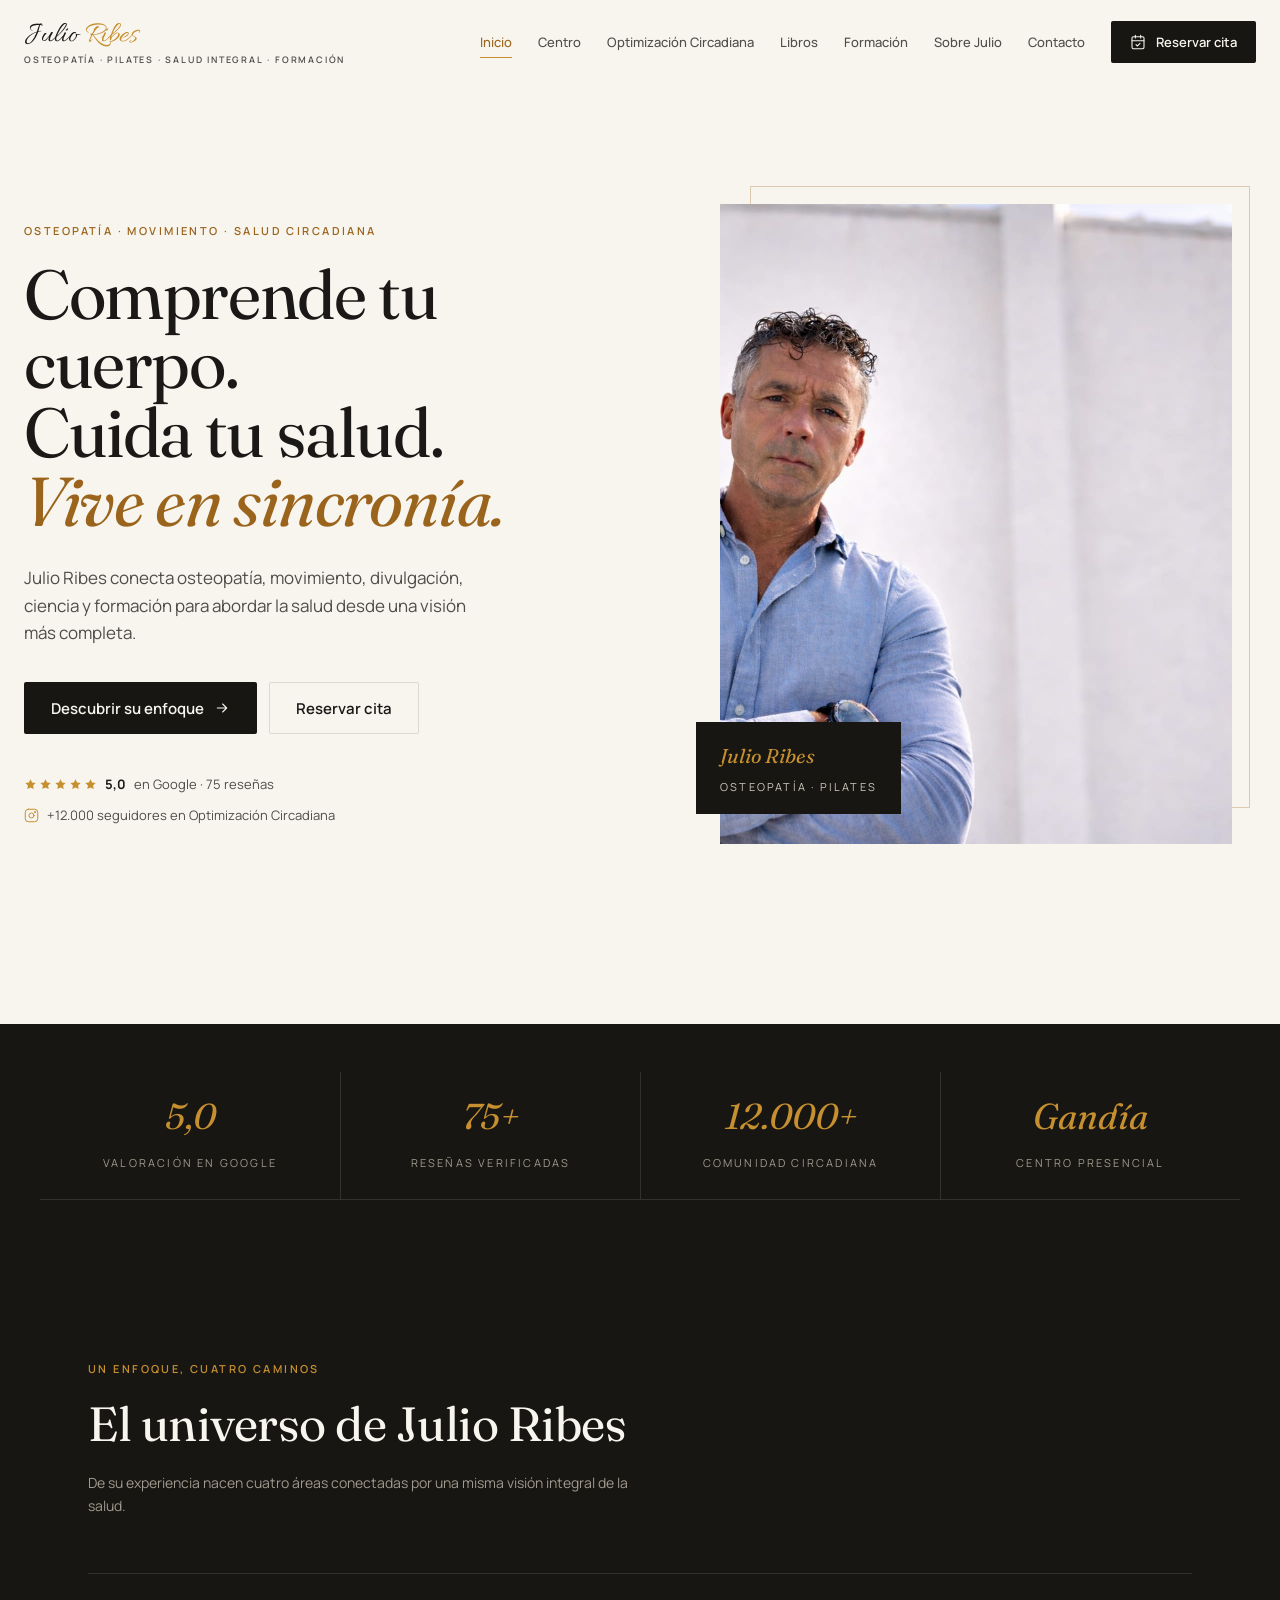
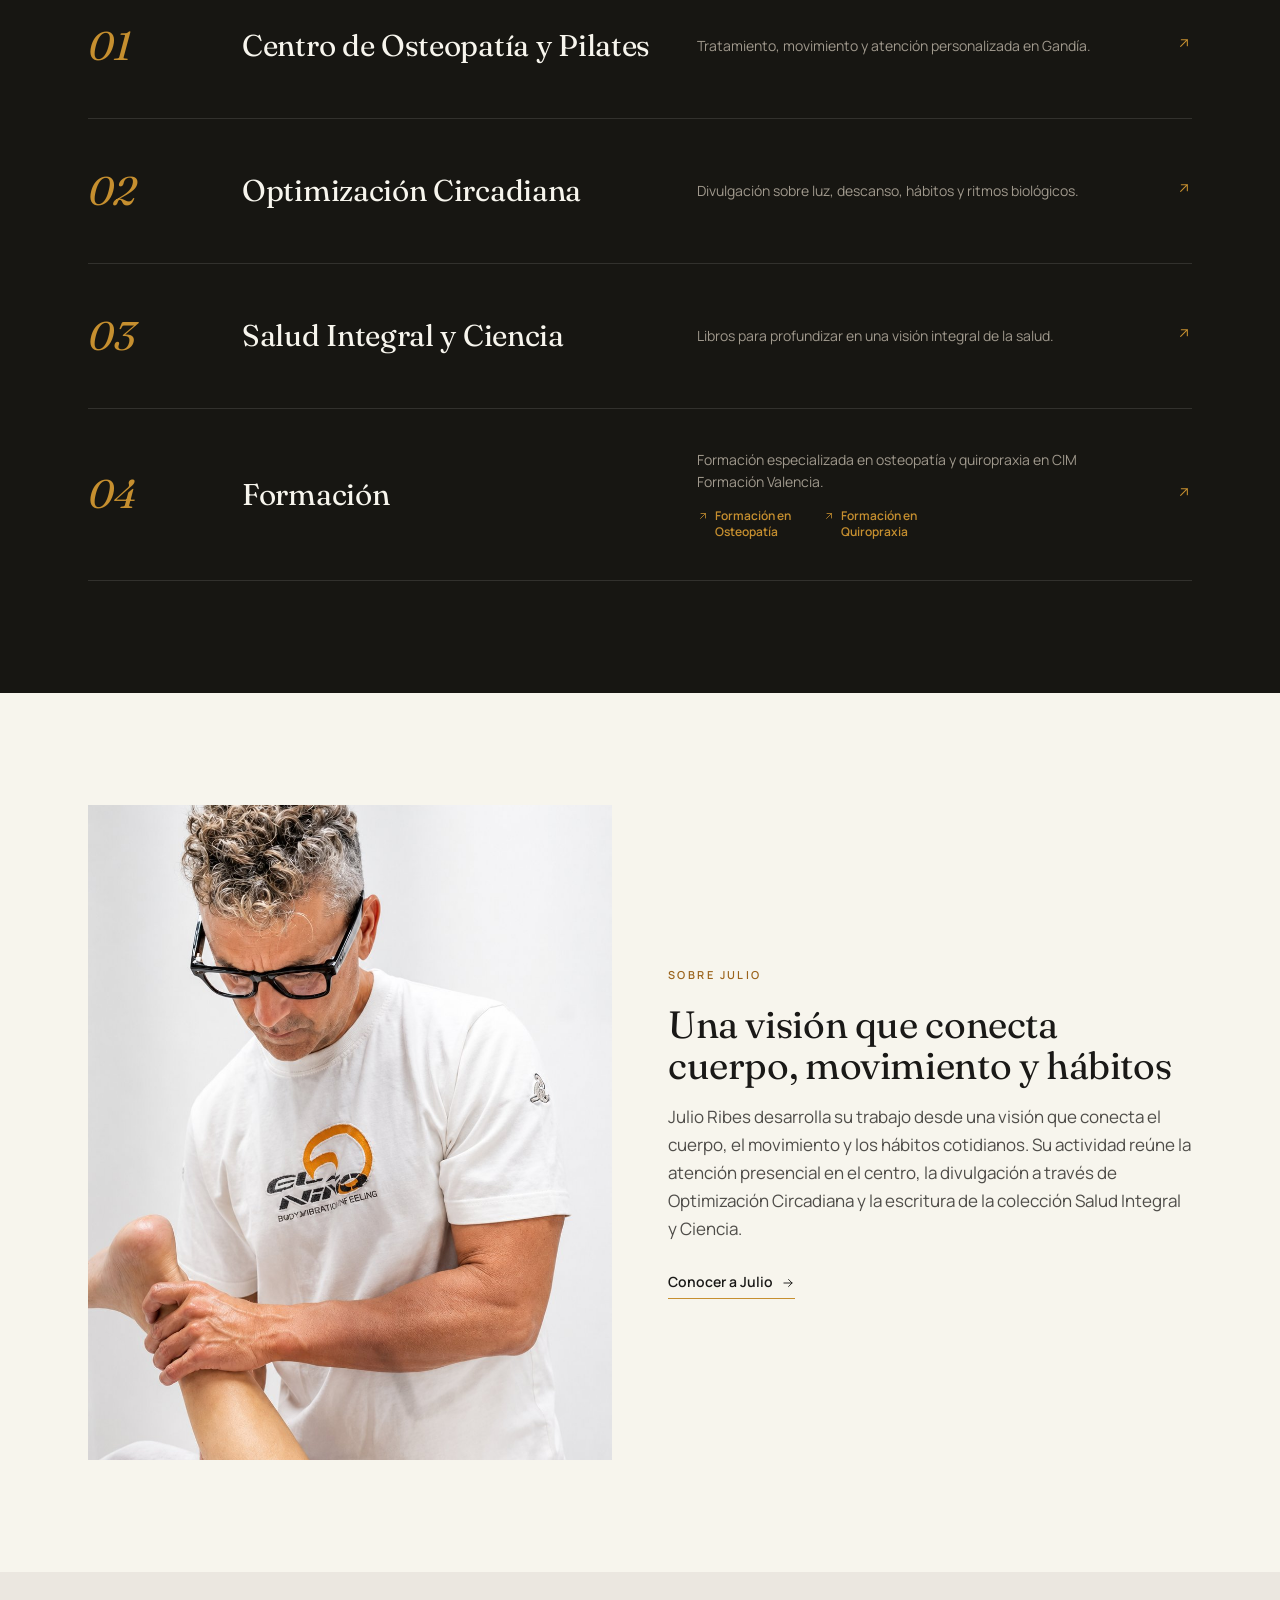
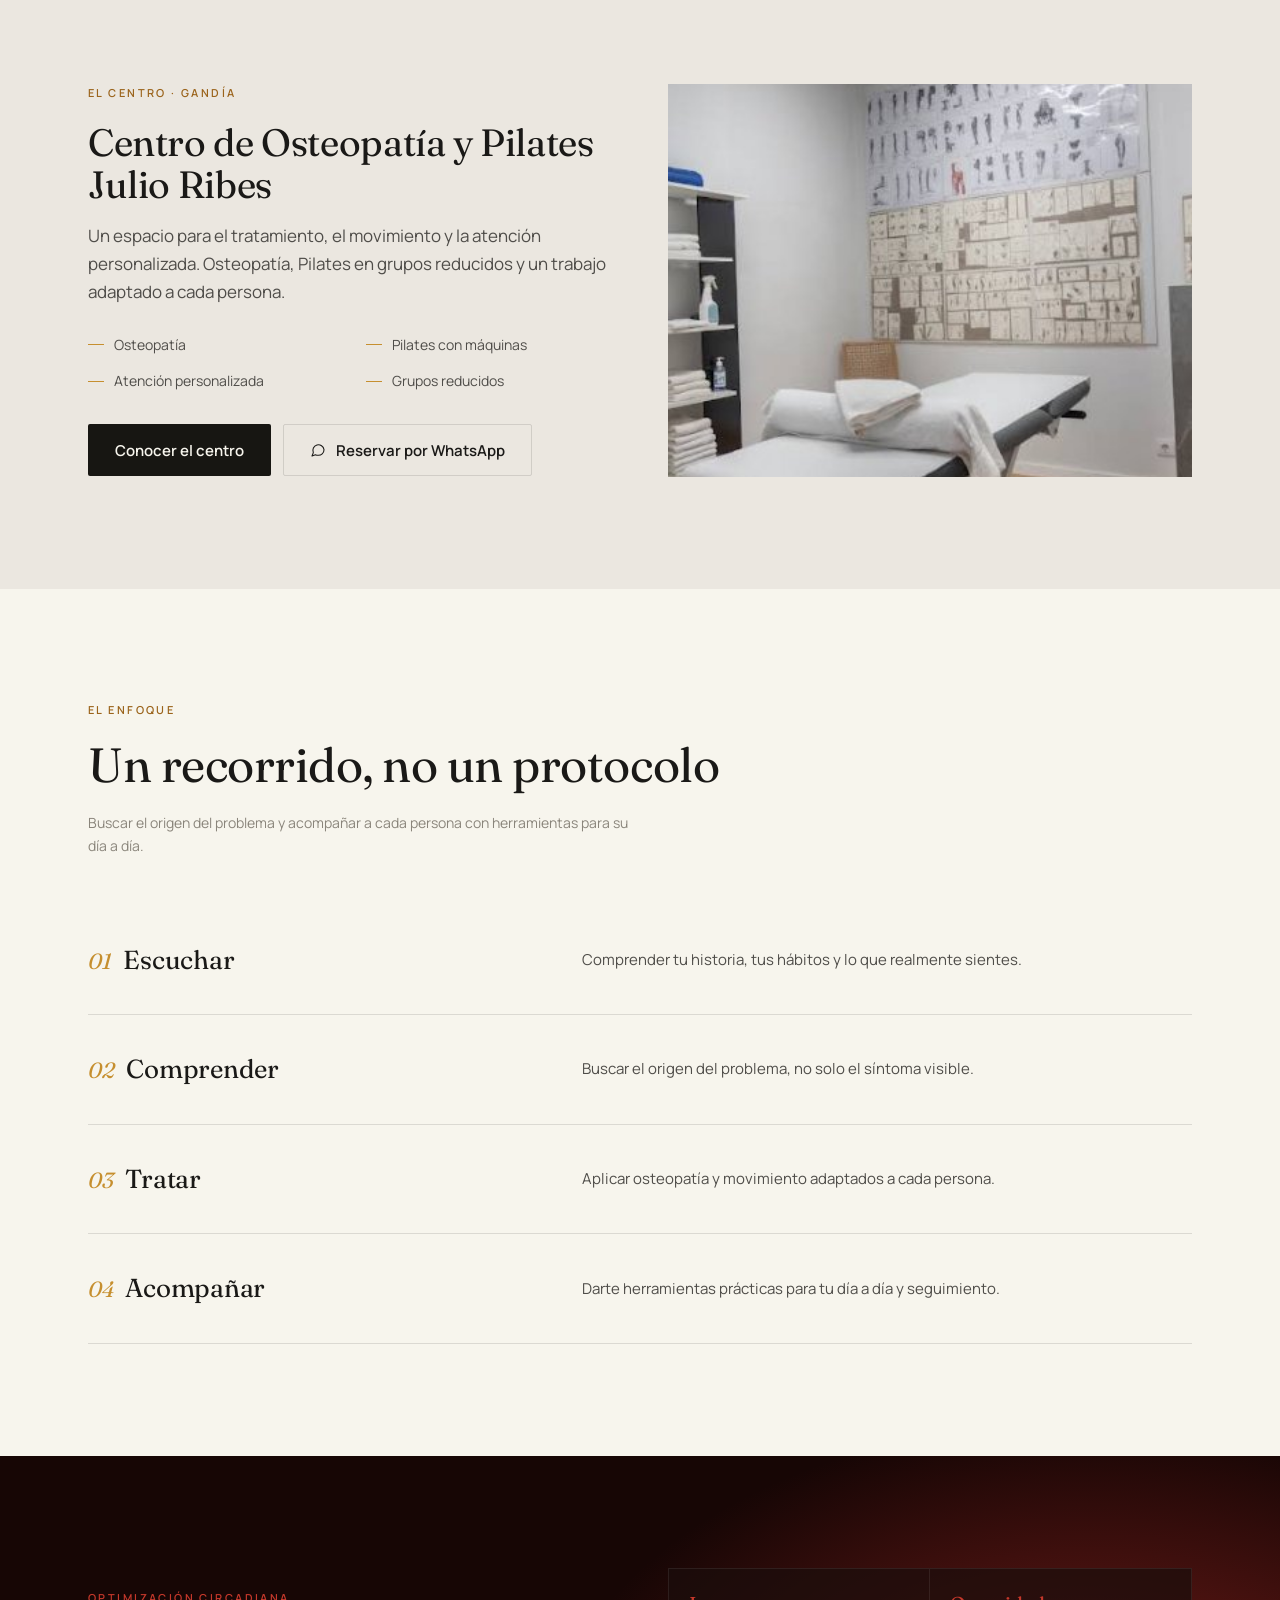
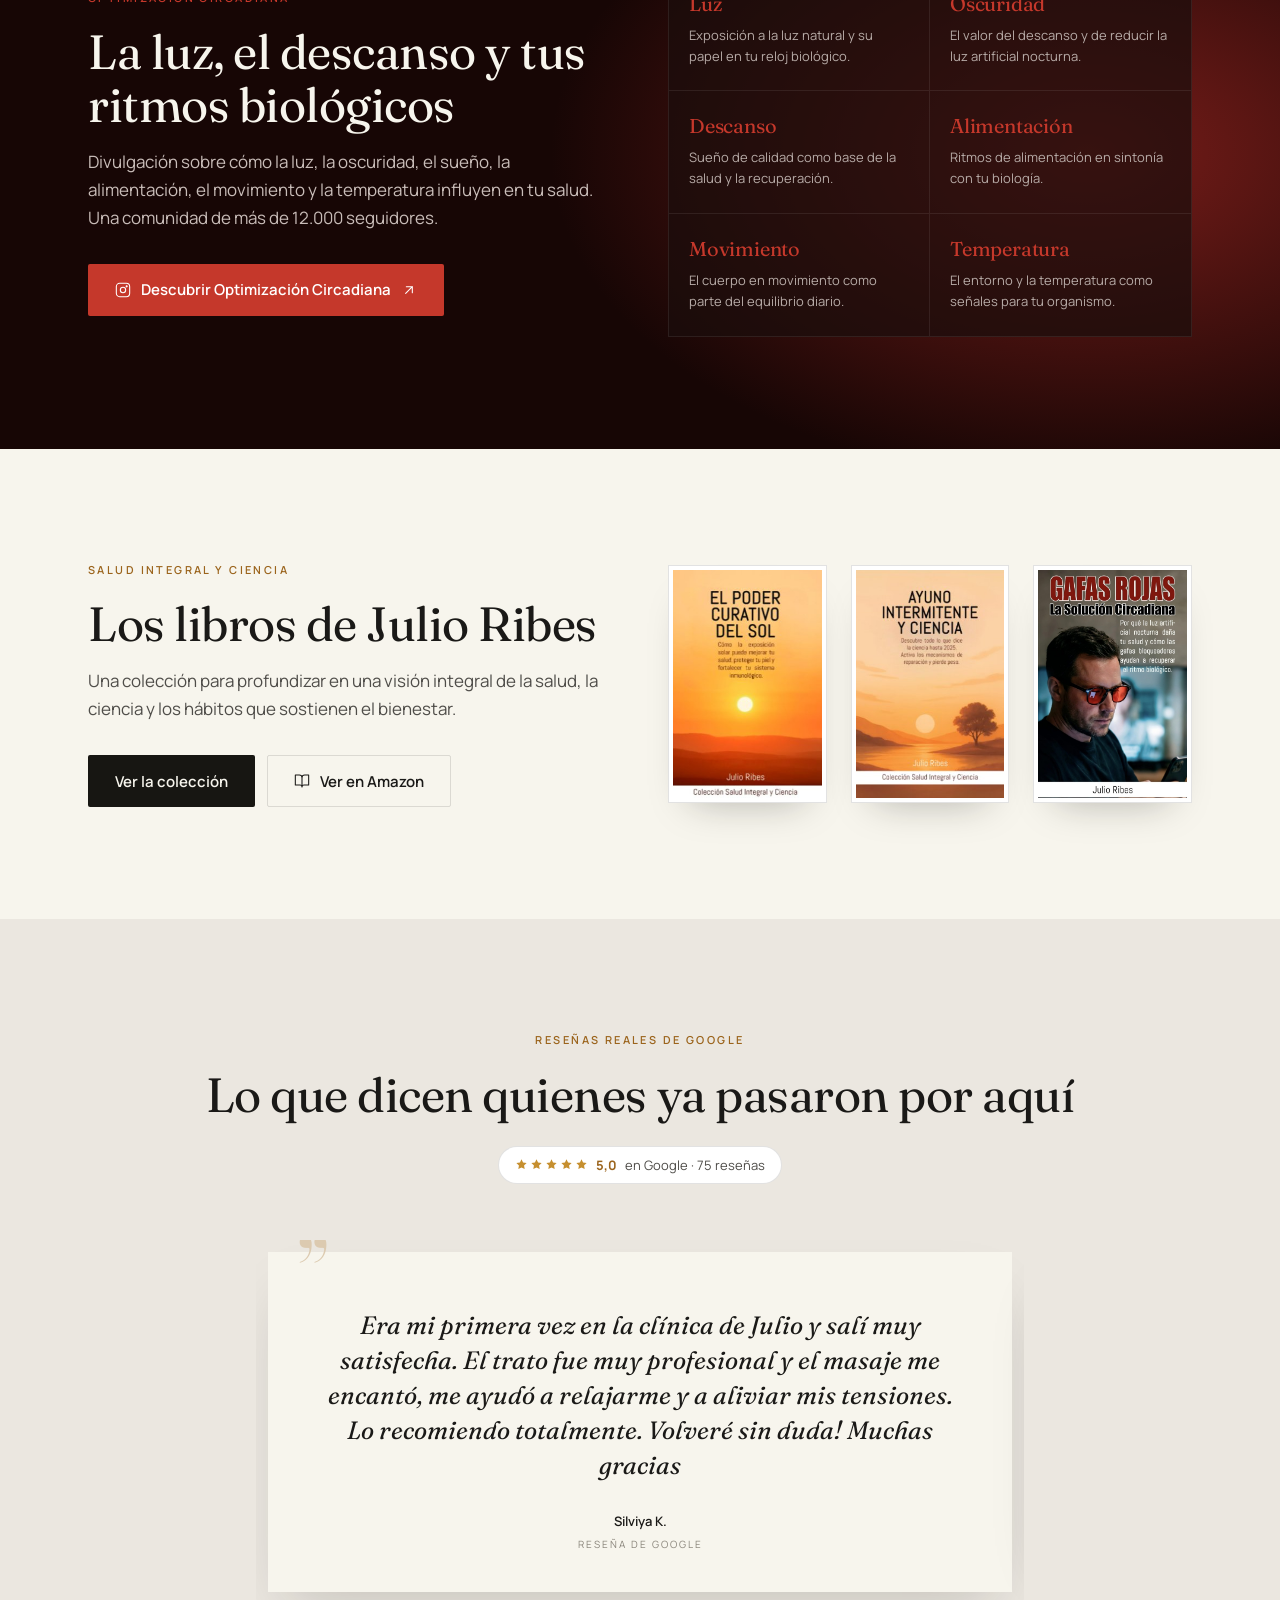
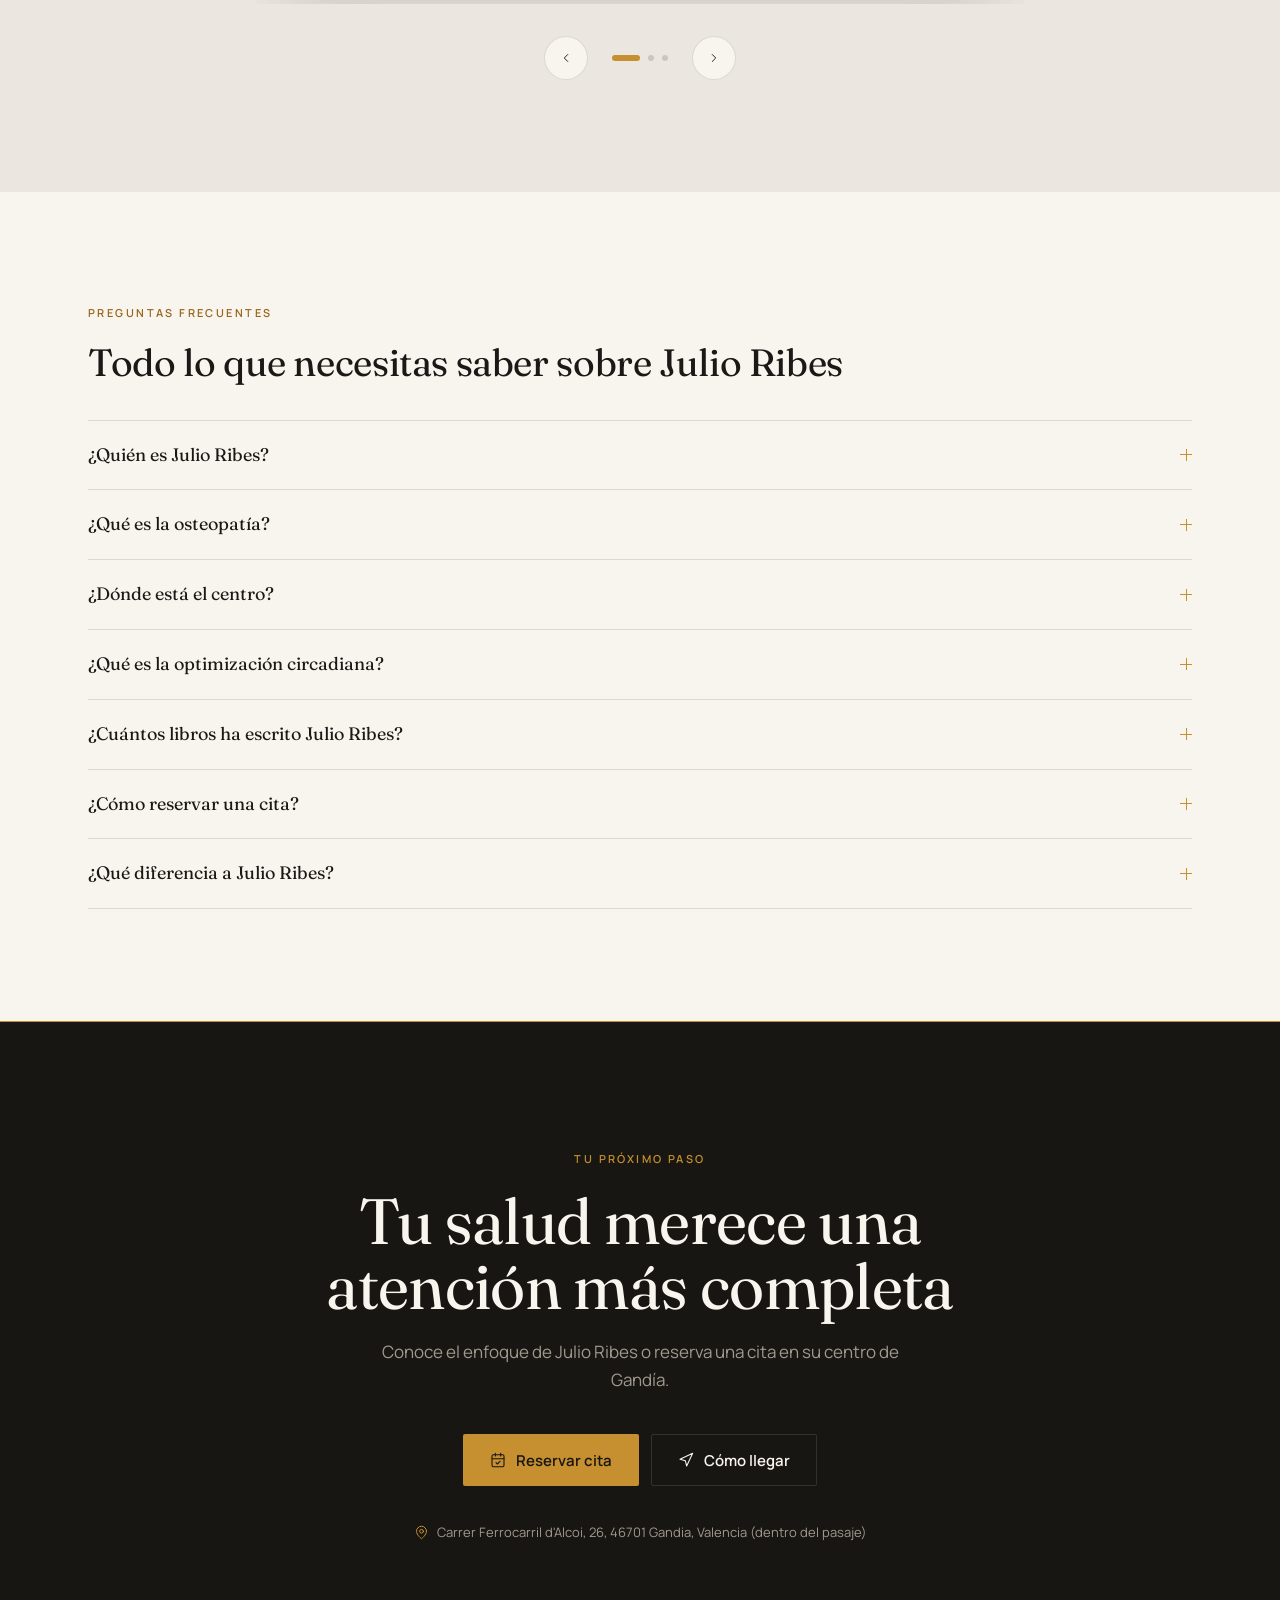
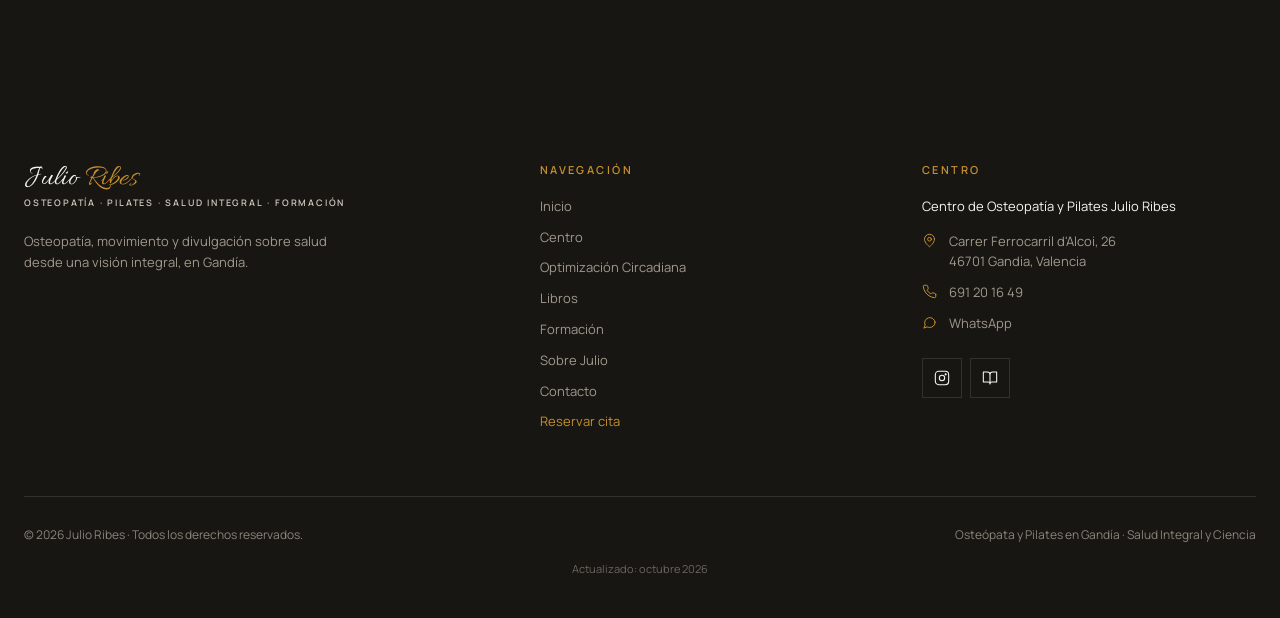
==== index.html @ cae7a9a4 "Preguntas frecuentes, migas de pan, descripciones de libros y trayectoria - Bloque de preguntas frec" ====
<!DOCTYPE html>
<html lang="es">
<head>
  <meta charset="UTF-8">
  <meta name="viewport" content="width=device-width, initial-scale=1.0">
  <title>Julio Ribes · Osteopatía, Pilates, Salud Integral y Formación en Gandía</title>
  <meta name="description" content="Julio Ribes conecta osteopatía, movimiento, divulgación, ciencia y formación para abordar la salud desde una visión más completa. Centro en Gandía.">
  <link rel="icon" type="image/jpeg" href="assets/favicon.jpg">
  <link rel="preconnect" href="https://fonts.googleapis.com">
  <link rel="preconnect" href="https://fonts.gstatic.com" crossorigin>
  <link href="https://fonts.googleapis.com/css2?family=Allura&family=Fraunces:ital,opsz,wght@0,9..144,400;1,9..144,400&family=Manrope:wght@400;500;600&display=swap" rel="stylesheet">
  <link rel="stylesheet" href="styles.css">
</head>
<body>
  <header class="site-header">
    <div class="container container--wide site-header__inner">
      <a class="brand" href="index.html" aria-label="Julio Ribes, inicio">
          <span class="brand__name">Julio <span>Ribes</span></span>
          <span class="brand__tagline">Osteopatía · Pilates · Salud Integral · Formación</span>
        </a>
      <button class="nav-toggle" type="button" aria-expanded="false" aria-controls="site-nav" aria-label="Abrir menú">
        <span></span><span></span><span></span>
      </button>
      <nav class="site-nav" id="site-nav" aria-label="Principal">
        <ul class="site-nav__list">
            <li><a class="site-nav__link" href="index.html" aria-current="page">Inicio</a></li>
            <li><a class="site-nav__link" href="centro.html">Centro</a></li>
            <li><a class="site-nav__link" href="optimizacion-circadiana.html">Optimización Circadiana</a></li>
            <li><a class="site-nav__link" href="libros.html">Libros</a></li>
            <li><a class="site-nav__link" href="formacion.html">Formación</a></li>
            <li><a class="site-nav__link" href="sobre-julio.html">Sobre Julio</a></li>
            <li><a class="site-nav__link" href="contacto.html">Contacto</a></li>
        </ul>
        <a class="btn btn--dark" href="reservar.html"><svg class="icon" viewBox="0 0 24 24" aria-hidden="true"><rect x="3" y="4" width="18" height="18" rx="2"/><path d="M16 2v4M8 2v4M3 10h18M9 16l2 2 4-4"/></svg> Reservar cita</a>
      </nav>
    </div>
  </header>

  <main>
    <!-- Hero -->
    <section class="hero">
      <div class="container container--wide hero__grid">
        <div class="reveal">
          <span class="eyebrow">Osteopatía · Movimiento · Salud circadiana</span>
          <h1 class="hero__title">Comprende tu cuerpo.<br>Cuida tu salud.<br><em>Vive en sincronía.</em></h1>
          <p class="hero__lead">Julio Ribes conecta osteopatía, movimiento, divulgación, ciencia y formación para abordar la salud desde una visión más completa.</p>
          <div class="btn-group hero__actions">
            <a class="btn btn--dark" href="sobre-julio.html">Descubrir su enfoque <svg class="icon" viewBox="0 0 24 24" aria-hidden="true"><path d="M5 12h14M13 6l6 6-6 6"/></svg></a>
            <a class="btn btn--outline" href="reservar.html">Reservar cita</a>
          </div>
          <div class="hero__proof">
            <p class="proof-item"><span class="stars" aria-label="5 estrellas"><svg viewBox="0 0 24 24" aria-hidden="true"><path d="M12 2.5l2.9 6 6.6.9-4.8 4.6 1.2 6.5L12 17.4 6.1 20.5l1.2-6.5L2.5 9.4l6.6-.9z"/></svg><svg viewBox="0 0 24 24" aria-hidden="true"><path d="M12 2.5l2.9 6 6.6.9-4.8 4.6 1.2 6.5L12 17.4 6.1 20.5l1.2-6.5L2.5 9.4l6.6-.9z"/></svg><svg viewBox="0 0 24 24" aria-hidden="true"><path d="M12 2.5l2.9 6 6.6.9-4.8 4.6 1.2 6.5L12 17.4 6.1 20.5l1.2-6.5L2.5 9.4l6.6-.9z"/></svg><svg viewBox="0 0 24 24" aria-hidden="true"><path d="M12 2.5l2.9 6 6.6.9-4.8 4.6 1.2 6.5L12 17.4 6.1 20.5l1.2-6.5L2.5 9.4l6.6-.9z"/></svg><svg viewBox="0 0 24 24" aria-hidden="true"><path d="M12 2.5l2.9 6 6.6.9-4.8 4.6 1.2 6.5L12 17.4 6.1 20.5l1.2-6.5L2.5 9.4l6.6-.9z"/></svg></span> <strong>5,0</strong> en Google · 75 reseñas</p>
            <p class="proof-item"><svg class="icon" viewBox="0 0 24 24" aria-hidden="true"><rect x="2" y="2" width="20" height="20" rx="5"/><circle cx="12" cy="12" r="4"/><circle cx="17.5" cy="6.5" r=".8" fill="currentColor"/></svg> +12.000 seguidores en Optimización Circadiana</p>
          </div>
        </div>
        <figure class="hero__figure reveal">
          <img src="assets/julio-hero.jpg" alt="Julio Ribes, osteópata, con los brazos cruzados" width="1024" height="1536" fetchpriority="high">
          <figcaption class="hero__badge"><strong>Julio Ribes</strong><span>Osteopatía · Pilates</span></figcaption>
        </figure>
      </div>
    </section>

    <!-- Cifras -->
    <section class="stats" aria-label="Cifras">
      <div class="container container--wide">
        <ul class="stats__grid">
          <li class="stat"><span class="stat__value">5,0</span><span class="stat__label">Valoración en Google</span></li>
          <li class="stat"><span class="stat__value">75+</span><span class="stat__label">Reseñas verificadas</span></li>
          <li class="stat"><span class="stat__value">12.000+</span><span class="stat__label">Comunidad circadiana</span></li>
          <li class="stat"><span class="stat__value">Gandía</span><span class="stat__label">Centro presencial</span></li>
        </ul>
      </div>
    </section>

    <!-- El universo de Julio Ribes -->
    <section class="section section--dark" aria-labelledby="universo">
      <div class="container reveal">
        <span class="eyebrow">Un enfoque, cuatro caminos</span>
        <h2 class="title-lg" id="universo">El universo de Julio Ribes</h2>
        <p class="lead lead--sm">De su experiencia nacen cuatro áreas conectadas por una misma visión integral de la salud.</p>
        <ul class="index-list">
          <li class="index-list__item">
            <span class="index-list__num">01</span>
            <h3 class="index-list__title"><a href="centro.html">Centro de Osteopatía y Pilates</a></h3>
            <p class="index-list__desc">Tratamiento, movimiento y atención personalizada en Gandía.</p>
            <a class="index-list__arrow" href="centro.html" aria-label="Ir al centro"><svg class="icon" viewBox="0 0 24 24" aria-hidden="true"><path d="M7 17 17 7M8 7h9v9"/></svg></a>
          </li>
          <li class="index-list__item">
            <span class="index-list__num">02</span>
            <h3 class="index-list__title"><a href="optimizacion-circadiana.html">Optimización Circadiana</a></h3>
            <p class="index-list__desc">Divulgación sobre luz, descanso, hábitos y ritmos biológicos.</p>
            <a class="index-list__arrow" href="optimizacion-circadiana.html" aria-label="Ir a Optimización Circadiana"><svg class="icon" viewBox="0 0 24 24" aria-hidden="true"><path d="M7 17 17 7M8 7h9v9"/></svg></a>
          </li>
          <li class="index-list__item">
            <span class="index-list__num">03</span>
            <h3 class="index-list__title"><a href="libros.html">Salud Integral y Ciencia</a></h3>
            <p class="index-list__desc">Libros para profundizar en una visión integral de la salud.</p>
            <a class="index-list__arrow" href="libros.html" aria-label="Ir a los libros"><svg class="icon" viewBox="0 0 24 24" aria-hidden="true"><path d="M7 17 17 7M8 7h9v9"/></svg></a>
          </li>
          <li class="index-list__item">
            <span class="index-list__num">04</span>
            <h3 class="index-list__title"><a href="formacion.html">Formación</a></h3>
            <div class="index-list__desc">
              <p>Formación especializada en osteopatía y quiropraxia en CIM Formación Valencia.</p>
              <div class="index-list__links">
                <a class="link-gold" href="https://www.cimformacion.com/" target="_blank" rel="noopener"><svg class="icon" viewBox="0 0 24 24" aria-hidden="true"><path d="M7 17 17 7M8 7h9v9"/></svg> Formación en<br>Osteopatía</a>
                <a class="link-gold" href="https://www.cimformacion.com/" target="_blank" rel="noopener"><svg class="icon" viewBox="0 0 24 24" aria-hidden="true"><path d="M7 17 17 7M8 7h9v9"/></svg> Formación en<br>Quiropraxia</a>
              </div>
            </div>
            <a class="index-list__arrow" href="formacion.html" aria-label="Ir a formación"><svg class="icon" viewBox="0 0 24 24" aria-hidden="true"><path d="M7 17 17 7M8 7h9v9"/></svg></a>
          </li>
        </ul>
      </div>
    </section>

    <!-- Sobre Julio -->
    <section class="section" aria-labelledby="sobre">
      <div class="container split reveal">
        <div class="split__media">
          <img src="assets/julio-tratamiento.jpg" alt="Julio Ribes realizando un tratamiento de osteopatía" width="1021" height="1540" loading="lazy">
        </div>
        <div class="split__body">
          <span class="eyebrow">Sobre Julio</span>
          <h2 class="title-md" id="sobre">Una visión que conecta cuerpo, movimiento y hábitos</h2>
          <p class="lead">Julio Ribes desarrolla su trabajo desde una visión que conecta el cuerpo, el movimiento y los hábitos cotidianos. Su actividad reúne la atención presencial en el centro, la divulgación a través de Optimización Circadiana y la escritura de la colección Salud Integral y Ciencia.</p>
          <a class="link-arrow" href="sobre-julio.html">Conocer a Julio <svg class="icon" viewBox="0 0 24 24" aria-hidden="true"><path d="M5 12h14M13 6l6 6-6 6"/></svg></a>
        </div>
      </div>
    </section>

    <!-- El centro -->
    <section class="section section--beige" aria-labelledby="centro">
      <div class="container split reveal">
        <div class="split__body">
          <span class="eyebrow">El centro · Gandía</span>
          <h2 class="title-md" id="centro">Centro de Osteopatía y Pilates Julio Ribes</h2>
          <p class="lead">Un espacio para el tratamiento, el movimiento y la atención personalizada. Osteopatía, Pilates en grupos reducidos y un trabajo adaptado a cada persona.</p>
          <ul class="feature-list">
            <li>Osteopatía</li>
            <li>Pilates con máquinas</li>
            <li>Atención personalizada</li>
            <li>Grupos reducidos</li>
          </ul>
          <div class="btn-group">
            <a class="btn btn--dark" href="centro.html">Conocer el centro</a>
            <a class="btn btn--outline" href="https://wa.me/34691201649" target="_blank" rel="noopener"><svg class="icon" viewBox="0 0 24 24" aria-hidden="true"><path d="M21 11.5a8.4 8.4 0 0 1-9 8.4 8.6 8.6 0 0 1-3.8-.9L3 21l2-5a8.4 8.4 0 1 1 16-4.5z"/></svg> Reservar por WhatsApp</a>
          </div>
        </div>
        <div class="split__media split__media--wide">
          <img src="assets/consulta-camilla.jpg" alt="Sala de consulta del centro con camilla de tratamiento" width="382" height="564" loading="lazy">
        </div>
      </div>
    </section>

    <!-- El enfoque -->
    <section class="section" aria-labelledby="enfoque">
      <div class="container reveal">
        <span class="eyebrow">El enfoque</span>
        <h2 class="title-lg" id="enfoque">Un recorrido, no un protocolo</h2>
        <p class="lead lead--sm">Buscar el origen del problema y acompañar a cada persona con herramientas para su día a día.</p>
        <ol class="steps">
          <li class="step"><h3 class="step__title"><i>01</i> Escuchar</h3><p class="step__desc">Comprender tu historia, tus hábitos y lo que realmente sientes.</p></li>
          <li class="step"><h3 class="step__title"><i>02</i> Comprender</h3><p class="step__desc">Buscar el origen del problema, no solo el síntoma visible.</p></li>
          <li class="step"><h3 class="step__title"><i>03</i> Tratar</h3><p class="step__desc">Aplicar osteopatía y movimiento adaptados a cada persona.</p></li>
          <li class="step"><h3 class="step__title"><i>04</i> Acompañar</h3><p class="step__desc">Darte herramientas prácticas para tu día a día y seguimiento.</p></li>
        </ol>
      </div>
    </section>

    <!-- Optimización Circadiana -->
    <section class="section circ-banner" aria-labelledby="circadiana">
      <div class="circ-banner__bg" aria-hidden="true"></div>
      <div class="container split reveal">
        <div class="split__body">
          <span class="eyebrow eyebrow--red">Optimización Circadiana</span>
          <h2 class="title-lg" id="circadiana">La luz, el descanso y tus ritmos biológicos</h2>
          <p class="lead">Divulgación sobre cómo la luz, la oscuridad, el sueño, la alimentación, el movimiento y la temperatura influyen en tu salud. Una comunidad de más de 12.000 seguidores.</p>
          <div class="btn-group">
            <a class="btn btn--red" href="https://www.instagram.com/optimizacioncircadiana/" target="_blank" rel="noopener"><svg class="icon" viewBox="0 0 24 24" aria-hidden="true"><rect x="2" y="2" width="20" height="20" rx="5"/><circle cx="12" cy="12" r="4"/><circle cx="17.5" cy="6.5" r=".8" fill="currentColor"/></svg> Descubrir Optimización Circadiana <svg class="icon" viewBox="0 0 24 24" aria-hidden="true"><path d="M7 17 17 7M8 7h9v9"/></svg></a>
          </div>
        </div>
        <ul class="pillars">
          <li class="pillar"><h3>Luz</h3><p>Exposición a la luz natural y su papel en tu reloj biológico.</p></li>
          <li class="pillar"><h3>Oscuridad</h3><p>El valor del descanso y de reducir la luz artificial nocturna.</p></li>
          <li class="pillar"><h3>Descanso</h3><p>Sueño de calidad como base de la salud y la recuperación.</p></li>
          <li class="pillar"><h3>Alimentación</h3><p>Ritmos de alimentación en sintonía con tu biología.</p></li>
          <li class="pillar"><h3>Movimiento</h3><p>El cuerpo en movimiento como parte del equilibrio diario.</p></li>
          <li class="pillar"><h3>Temperatura</h3><p>El entorno y la temperatura como señales para tu organismo.</p></li>
        </ul>
      </div>
    </section>

    <!-- Libros -->
    <section class="section" aria-labelledby="libros">
      <div class="container split reveal">
        <div class="split__body">
          <span class="eyebrow">Salud Integral y Ciencia</span>
          <h2 class="title-lg" id="libros">Los libros de Julio Ribes</h2>
          <p class="lead">Una colección para profundizar en una visión integral de la salud, la ciencia y los hábitos que sostienen el bienestar.</p>
          <div class="btn-group">
            <a class="btn btn--dark" href="libros.html">Ver la colección</a>
            <a class="btn btn--outline" href="https://www.amazon.es/s?k=Julio+Ribes" target="_blank" rel="noopener"><svg class="icon" viewBox="0 0 24 24" aria-hidden="true"><path d="M2 3h6a4 4 0 0 1 4 4v14a3 3 0 0 0-3-3H2zM22 3h-6a4 4 0 0 0-4 4v14a3 3 0 0 1 3-3h7z"/></svg> Ver en Amazon</a>
          </div>
        </div>
        <div class="books-preview">
          <a href="libros.html"><img src="assets/libro-sol-portada.jpg" alt="Portada de El poder curativo del sol" width="291" height="415" loading="lazy"></a>
          <a href="libros.html"><img src="assets/libro-ayuno-portada.jpg" alt="Portada de Ayuno intermitente y ciencia" width="276" height="427" loading="lazy"></a>
          <a href="libros.html"><img src="assets/libro-gafas-portada.jpg" alt="Portada de Gafas Rojas: La Solución Circadiana" width="1002" height="1600" loading="lazy"></a>
        </div>
      </div>
    </section>

    <section class="testimonials" aria-labelledby="resenas">
      <div class="container text-center reveal">
        <span class="eyebrow">Reseñas reales de Google</span>
        <h2 class="title-lg" id="resenas">Lo que dicen quienes ya pasaron por aquí</h2>
        <p class="rating-pill"><span class="stars" aria-label="5 estrellas"><svg viewBox="0 0 24 24" aria-hidden="true"><path d="M12 2.5l2.9 6 6.6.9-4.8 4.6 1.2 6.5L12 17.4 6.1 20.5l1.2-6.5L2.5 9.4l6.6-.9z"/></svg><svg viewBox="0 0 24 24" aria-hidden="true"><path d="M12 2.5l2.9 6 6.6.9-4.8 4.6 1.2 6.5L12 17.4 6.1 20.5l1.2-6.5L2.5 9.4l6.6-.9z"/></svg><svg viewBox="0 0 24 24" aria-hidden="true"><path d="M12 2.5l2.9 6 6.6.9-4.8 4.6 1.2 6.5L12 17.4 6.1 20.5l1.2-6.5L2.5 9.4l6.6-.9z"/></svg><svg viewBox="0 0 24 24" aria-hidden="true"><path d="M12 2.5l2.9 6 6.6.9-4.8 4.6 1.2 6.5L12 17.4 6.1 20.5l1.2-6.5L2.5 9.4l6.6-.9z"/></svg><svg viewBox="0 0 24 24" aria-hidden="true"><path d="M12 2.5l2.9 6 6.6.9-4.8 4.6 1.2 6.5L12 17.4 6.1 20.5l1.2-6.5L2.5 9.4l6.6-.9z"/></svg></span> <strong>5,0</strong> en Google · 75 reseñas</p>
        <div class="slider" data-slider>
          <div class="slider__viewport">
            <ul class="slider__track">
            <li class="slide">
              <figure class="quote-card">
                <blockquote>Era mi primera vez en la clínica de Julio y salí muy satisfecha. El trato fue muy profesional y el masaje me encantó, me ayudó a relajarme y a aliviar mis tensiones. Lo recomiendo totalmente. Volveré sin duda! Muchas gracias</blockquote>
                <figcaption><strong>Silviya K.</strong><span>Reseña de Google</span></figcaption>
              </figure>
            </li>
            <li class="slide">
              <figure class="quote-card">
                <blockquote>Julio es un gran profesional que encuentra de donde viene el problema para dar la mejor solución. No ha fallado en ninguno de mis diagnósticos y para mi, tanto él como su equipo son los mejores. Recomendable al 100000%</blockquote>
                <figcaption><strong>Susana T.</strong><span>Reseña de Google</span></figcaption>
              </figure>
            </li>
            <li class="slide">
              <figure class="quote-card">
                <blockquote>Son muy buenos. Siempre atentos y ofreciendo lo mejor. Cuidándote hasta el último detalle. Son muchos años ya, y estoy encantada. Recomiendo 100% a estos increíbles profesionales.</blockquote>
                <figcaption><strong>Debora A.</strong><span>Reseña de Google</span></figcaption>
              </figure>
            </li>
            </ul>
          </div>
          <div class="slider__controls">
            <button class="slider__btn" type="button" data-slider-prev aria-label="Reseña anterior"><svg class="icon" viewBox="0 0 24 24" aria-hidden="true"><path d="m15 18-6-6 6-6"/></svg></button>
            <div class="slider__dots"></div>
            <button class="slider__btn" type="button" data-slider-next aria-label="Reseña siguiente"><svg class="icon" viewBox="0 0 24 24" aria-hidden="true"><path d="m9 18 6-6-6-6"/></svg></button>
          </div>
        </div>
      </div>
    </section>

    <section class="section faq" aria-labelledby="faq">
      <div class="container reveal">
        <span class="eyebrow">Preguntas frecuentes</span>
        <h2 class="title-md" id="faq">Todo lo que necesitas saber sobre Julio Ribes</h2>
        <div class="faq__list">
          <details class="faq__item">
            <summary class="faq__question">¿Quién es Julio Ribes?<span class="faq__icon" aria-hidden="true"></span></summary>
            <div class="faq__answer"><p>Osteópata y profesor de Pilates en Gandía (Valencia). Dirige el Centro de Osteopatía y Pilates Julio Ribes, divulga sobre ritmos biológicos en Optimización Circadiana, es autor de la colección Salud Integral y Ciencia y forma a futuros profesionales en CIM Formación Valencia.</p></div>
          </details>
          <details class="faq__item">
            <summary class="faq__question">¿Qué es la osteopatía?<span class="faq__icon" aria-hidden="true"></span></summary>
            <div class="faq__answer"><p>Una disciplina de salud manual que valora el cuerpo de forma global y busca el origen de las molestias, no solo el síntoma, mediante técnicas que trabajan la movilidad de los tejidos.</p></div>
          </details>
          <details class="faq__item">
            <summary class="faq__question">¿Dónde está el centro?<span class="faq__icon" aria-hidden="true"></span></summary>
            <div class="faq__answer"><p>En Carrer Ferrocarril d'Alcoi, 26, 46701 Gandia (Valencia), dentro del pasaje.</p></div>
          </details>
          <details class="faq__item">
            <summary class="faq__question">¿Qué es la optimización circadiana?<span class="faq__icon" aria-hidden="true"></span></summary>
            <div class="faq__answer"><p>Un conjunto de hábitos de luz, oscuridad, descanso, alimentación, movimiento y temperatura que sincronizan el reloj biológico con los ciclos naturales para favorecer la salud y la energía.</p></div>
          </details>
          <details class="faq__item">
            <summary class="faq__question">¿Cuántos libros ha escrito Julio Ribes?<span class="faq__icon" aria-hidden="true"></span></summary>
            <div class="faq__answer"><p>Doce: ocho en español dentro de la colección Salud Integral y Ciencia y cuatro en inglés dentro de Integral Health and Science. Todos están disponibles en Amazon.</p></div>
          </details>
          <details class="faq__item">
            <summary class="faq__question">¿Cómo reservar una cita?<span class="faq__icon" aria-hidden="true"></span></summary>
            <div class="faq__answer"><p>Por WhatsApp o llamando al 691 20 16 49. También puedes usar el botón «Reservar cita» de la cabecera.</p></div>
          </details>
          <details class="faq__item">
            <summary class="faq__question">¿Qué diferencia a Julio Ribes?<span class="faq__icon" aria-hidden="true"></span></summary>
            <div class="faq__answer"><p>Una visión integral que conecta tratamiento manual, movimiento, hábitos cotidianos y divulgación con base científica, con atención personalizada y grupos reducidos.</p></div>
          </details>
        </div>
      </div>
    </section>

    <!-- CTA final -->
    <section class="cta section--dark divider-gold" aria-labelledby="cta">
      <div class="container reveal">
        <span class="eyebrow">Tu próximo paso</span>
        <h2 class="title-xl" id="cta">Tu salud merece una<br>atención más completa</h2>
        <p class="lead">Conoce el enfoque de Julio Ribes o reserva una cita en su centro de Gandía.</p>
        <div class="btn-group">
          <a class="btn btn--gold" href="reservar.html"><svg class="icon" viewBox="0 0 24 24" aria-hidden="true"><rect x="3" y="4" width="18" height="18" rx="2"/><path d="M16 2v4M8 2v4M3 10h18M9 16l2 2 4-4"/></svg> Reservar cita</a>
          <a class="btn btn--outline-light" href="https://www.google.com/maps/search/?api=1&query=Carrer+Ferrocarril+d%27Alcoi+26%2C+46701+Gandia" target="_blank" rel="noopener"><svg class="icon" viewBox="0 0 24 24" aria-hidden="true"><path d="m3 11 19-9-9 19-2-8-8-2z"/></svg> Cómo llegar</a>
        </div>
        <p class="cta__address"><svg class="icon" viewBox="0 0 24 24" aria-hidden="true"><path d="M20 10c0 6-8 12-8 12s-8-6-8-12a8 8 0 0 1 16 0z"/><circle cx="12" cy="10" r="3"/></svg> Carrer Ferrocarril d'Alcoi, 26, 46701 Gandia, Valencia (dentro del pasaje)</p>
      </div>
    </section>
  </main>

  <footer class="site-footer">
    <div class="container container--wide">
      <div class="site-footer__grid">
        <div>
          <div class="brand" aria-label="Julio Ribes, inicio">
          <span class="brand__name">Julio <span>Ribes</span></span>
          <span class="brand__tagline">Osteopatía · Pilates · Salud Integral · Formación</span>
        </div>
          <p class="site-footer__about">Osteopatía, movimiento y divulgación sobre salud desde una visión integral, en Gandía.</p>
        </div>
        <nav aria-label="Pie de página">
          <h2 class="site-footer__heading">Navegación</h2>
          <ul class="site-footer__links">
            <li><a href="index.html">Inicio</a></li>
            <li><a href="centro.html">Centro</a></li>
            <li><a href="optimizacion-circadiana.html">Optimización Circadiana</a></li>
            <li><a href="libros.html">Libros</a></li>
            <li><a href="formacion.html">Formación</a></li>
            <li><a href="sobre-julio.html">Sobre Julio</a></li>
            <li><a href="contacto.html">Contacto</a></li>
            <li><a class="is-accent" href="reservar.html">Reservar cita</a></li>
          </ul>
        </nav>
        <div>
          <h2 class="site-footer__heading">Centro</h2>
          <p class="site-footer__center">Centro de Osteopatía y Pilates Julio Ribes</p>
          <ul class="contact-lines">
            <li><svg class="icon" viewBox="0 0 24 24" aria-hidden="true"><path d="M20 10c0 6-8 12-8 12s-8-6-8-12a8 8 0 0 1 16 0z"/><circle cx="12" cy="10" r="3"/></svg><a href="https://www.google.com/maps/search/?api=1&query=Carrer+Ferrocarril+d%27Alcoi+26%2C+46701+Gandia" target="_blank" rel="noopener">Carrer Ferrocarril d'Alcoi, 26<br>46701 Gandia, Valencia</a></li>
            <li><svg class="icon" viewBox="0 0 24 24" aria-hidden="true"><path d="M22 16.9v3a2 2 0 0 1-2.2 2 19.8 19.8 0 0 1-8.6-3.1 19.5 19.5 0 0 1-6-6A19.8 19.8 0 0 1 2.1 4.2 2 2 0 0 1 4.1 2h3a2 2 0 0 1 2 1.7c.1 1 .4 1.9.7 2.8a2 2 0 0 1-.5 2.1L8.1 9.9a16 16 0 0 0 6 6l1.3-1.3a2 2 0 0 1 2.1-.4c.9.3 1.8.6 2.8.7a2 2 0 0 1 1.7 2z"/></svg><a href="tel:+34691201649">691 20 16 49</a></li>
            <li><svg class="icon" viewBox="0 0 24 24" aria-hidden="true"><path d="M21 11.5a8.4 8.4 0 0 1-9 8.4 8.6 8.6 0 0 1-3.8-.9L3 21l2-5a8.4 8.4 0 1 1 16-4.5z"/></svg><a href="https://wa.me/34691201649" target="_blank" rel="noopener">WhatsApp</a></li>
          </ul>
          <div class="social">
            <a href="https://www.instagram.com/optimizacioncircadiana/" target="_blank" rel="noopener" aria-label="Instagram de Optimización Circadiana"><svg class="icon" viewBox="0 0 24 24" aria-hidden="true"><rect x="2" y="2" width="20" height="20" rx="5"/><circle cx="12" cy="12" r="4"/><circle cx="17.5" cy="6.5" r=".8" fill="currentColor"/></svg></a>
            <a href="https://www.amazon.es/s?k=Julio+Ribes" target="_blank" rel="noopener" aria-label="Libros de Julio Ribes en Amazon"><svg class="icon" viewBox="0 0 24 24" aria-hidden="true"><path d="M2 3h6a4 4 0 0 1 4 4v14a3 3 0 0 0-3-3H2zM22 3h-6a4 4 0 0 0-4 4v14a3 3 0 0 1 3-3h7z"/></svg></a>
          </div>
        </div>
      </div>
      <div class="site-footer__bottom">
        <p>© <span data-year>2026</span> Julio Ribes · Todos los derechos reservados.</p>
        <p>Osteópata y Pilates en Gandía · Salud Integral y Ciencia</p>
      </div>
      <p class="site-footer__updated">Actualizado: octubre 2026</p>
    </div>
  </footer>

  <script src="script.js"></script>
</body>
</html>
---- styles.css ----
/* ==========================================================================
   Julio Ribes — Osteopatía · Pilates · Salud Integral · Formación
   styles.css — hoja de estilos única para todas las páginas
   ========================================================================== */

/* --------------------------------------------------------------------------
   1. Tokens de diseño
   -------------------------------------------------------------------------- */
:root {
  --cream: #f7f5ed;
  --beige: #ebe7e0;
  --sand: #dccab0;
  --dark: #171612;
  --dark-2: #1f1d18;
  --ink: #1a1917;
  --text: #4f4d49;
  --muted: #8a857b;
  --muted-dark: #a0998d;
  --line: rgba(23, 22, 18, 0.12);
  --line-dark: rgba(247, 245, 237, 0.12);
  --gold: #c68f2f;
  --gold-dark: #9b641c;
  --gold-soft: rgba(198, 143, 47, 0.18);
  --red: #c5382b;
  --red-deep: #8b211d;
  --circ-bg: #170605;
  --circ-card: #1a0e0c;
  --circ-line: rgba(255, 255, 255, 0.08);

  --font-display: "Fraunces", "Georgia", serif;
  --font-body: "Manrope", "Helvetica Neue", Arial, sans-serif;
  --font-script: "Allura", "Brush Script MT", cursive;

  --container: 1152px;
  --container-wide: 1392px;
  --gutter: 24px;

  --radius: 2px;
  --shadow-card: 0 30px 60px -20px rgba(23, 22, 18, 0.18);
  --ease: cubic-bezier(0.22, 1, 0.36, 1);
}

/* --------------------------------------------------------------------------
   2. Reset y base
   -------------------------------------------------------------------------- */
*,
*::before,
*::after {
  box-sizing: border-box;
  margin: 0;
  padding: 0;
}

html {
  scroll-behavior: smooth;
  -webkit-text-size-adjust: 100%;
}

body {
  font-family: var(--font-body);
  font-size: 16px;
  line-height: 1.6;
  color: var(--text);
  background: var(--cream);
  -webkit-font-smoothing: antialiased;
  overflow-x: hidden;
}

img {
  display: block;
  max-width: 100%;
  height: auto;
}

a {
  color: inherit;
  text-decoration: none;
}

ul,
ol {
  list-style: none;
}

button {
  font: inherit;
  color: inherit;
  background: none;
  border: 0;
  cursor: pointer;
}

h1,
h2,
h3,
h4 {
  font-family: var(--font-display);
  font-weight: 400;
  color: var(--ink);
  line-height: 1.1;
  letter-spacing: -0.01em;
}

:focus-visible {
  outline: 2px solid var(--gold);
  outline-offset: 3px;
}

.visually-hidden {
  position: absolute;
  width: 1px;
  height: 1px;
  overflow: hidden;
  clip: rect(0 0 0 0);
  white-space: nowrap;
}

/* --------------------------------------------------------------------------
   3. Layout y utilidades
   -------------------------------------------------------------------------- */
.container {
  width: 100%;
  max-width: var(--container);
  margin-inline: auto;
  padding-inline: var(--gutter);
}

.container--wide {
  max-width: var(--container-wide);
}

.section {
  padding-block: 112px;
}

.section--tight {
  padding-block: 80px;
}

.section--dark {
  background: var(--dark);
  color: var(--muted-dark);
}

.section--dark h1,
.section--dark h2,
.section--dark h3 {
  color: var(--cream);
}

.section--beige {
  background: var(--beige);
}

.section--circ {
  background: var(--circ-bg);
  color: #c9bdb9;
}

.section--circ h2,
.section--circ h3 {
  color: var(--cream);
}

.section--bordered {
  border-top: 1px solid var(--circ-line);
}

.eyebrow {
  display: block;
  margin-bottom: 20px;
  font-size: 11px;
  font-weight: 600;
  letter-spacing: 0.22em;
  text-transform: uppercase;
  color: var(--gold-dark);
}

.section--dark .eyebrow {
  color: var(--gold);
}

.section--circ .eyebrow,
.eyebrow--red {
  color: var(--red);
}

.title-xl {
  font-size: clamp(40px, 5.2vw, 64px);
  line-height: 1.02;
}

.title-lg {
  font-size: clamp(34px, 4vw, 48px);
}

.title-md {
  font-size: clamp(28px, 3vw, 38px);
}

.title-sm {
  font-size: clamp(22px, 2.3vw, 26px);
}

.lead {
  max-width: 560px;
  margin-top: 20px;
  font-size: 17px;
  line-height: 1.65;
}

.lead--sm {
  font-size: 14px;
  color: var(--muted);
}

.section--dark .lead--sm {
  color: var(--muted-dark);
}

.text-center {
  text-align: center;
}

.text-center .lead {
  margin-inline: auto;
}

.divider-gold {
  border-top: 1px solid var(--gold);
}

/* Reveal al hacer scroll (se activa desde script.js) */
.reveal {
  opacity: 0;
  transform: translateY(24px);
  transition: opacity 0.8s var(--ease), transform 0.8s var(--ease);
}

.reveal.is-visible {
  opacity: 1;
  transform: none;
}

@media (prefers-reduced-motion: reduce) {
  html {
    scroll-behavior: auto;
  }

  .reveal {
    opacity: 1;
    transform: none;
    transition: none;
  }
}

/* --------------------------------------------------------------------------
   4. Botones
   -------------------------------------------------------------------------- */
.btn {
  display: inline-flex;
  align-items: center;
  justify-content: center;
  gap: 10px;
  min-height: 52px;
  padding: 14px 26px;
  font-size: 15px;
  font-weight: 600;
  line-height: 1;
  white-space: nowrap;
  border: 1px solid transparent;
  border-radius: var(--radius);
  transition: background-color 0.25s, color 0.25s, border-color 0.25s, transform 0.25s;
}

.btn:hover {
  transform: translateY(-1px);
}

.btn svg {
  width: 16px;
  height: 16px;
  flex: none;
}

.btn--sm {
  min-height: 42px;
  padding: 10px 18px;
  font-size: 13px;
}

.btn--dark {
  background: var(--dark);
  color: var(--cream);
}

.btn--dark:hover {
  background: #2a2823;
}

.btn--outline {
  background: transparent;
  color: var(--ink);
  border-color: var(--line);
}

.btn--outline:hover {
  border-color: var(--ink);
}

.btn--outline-light {
  background: transparent;
  color: var(--cream);
  border-color: var(--line-dark);
}

.btn--outline-light:hover {
  border-color: var(--cream);
}

.btn--gold {
  background: var(--gold);
  color: var(--dark);
}

.btn--gold:hover {
  background: #d49c3a;
}

.btn--light {
  background: var(--cream);
  color: var(--dark);
}

.btn--red {
  background: var(--red);
  color: #fff;
}

.btn--red:hover {
  background: #d4453a;
}

.btn--block {
  width: 100%;
}

.link-arrow {
  display: inline-flex;
  align-items: center;
  gap: 8px;
  padding-bottom: 4px;
  font-size: 14px;
  font-weight: 600;
  color: var(--ink);
  border-bottom: 1px solid var(--gold);
  transition: gap 0.25s;
}

.link-arrow:hover {
  gap: 12px;
}

.link-arrow svg {
  width: 14px;
  height: 14px;
}

.link-gold {
  display: inline-flex;
  align-items: flex-start;
  gap: 6px;
  font-size: 12px;
  font-weight: 600;
  color: var(--gold);
  line-height: 1.35;
}

.link-gold svg {
  width: 12px;
  height: 12px;
  flex: none;
  margin-top: 2px;
}

.link-gold:hover {
  text-decoration: underline;
}

.btn-group {
  display: flex;
  flex-wrap: wrap;
  gap: 12px;
}

/* Iconos de línea reutilizables */
.icon {
  width: 18px;
  height: 18px;
  stroke: currentColor;
  stroke-width: 1.6;
  fill: none;
  stroke-linecap: round;
  stroke-linejoin: round;
}

/* --------------------------------------------------------------------------
   5. Cabecera
   -------------------------------------------------------------------------- */
.site-header {
  position: sticky;
  top: 0;
  z-index: 50;
  background: var(--cream);
  transition: box-shadow 0.3s, background-color 0.3s;
}

.site-header.is-scrolled {
  box-shadow: 0 1px 0 var(--line), 0 10px 30px -20px rgba(23, 22, 18, 0.3);
}

.site-header--overlay {
  position: absolute;
  inset-inline: 0;
  top: 0;
  background: transparent;
}

.site-header--overlay.is-scrolled {
  position: fixed;
  background: var(--cream);
}

.site-header--on-dark:not(.is-scrolled) {
  background: linear-gradient(180deg, rgba(23, 22, 18, 0.85), rgba(23, 22, 18, 0));
}

.site-header__inner {
  display: flex;
  align-items: center;
  justify-content: space-between;
  gap: 24px;
  min-height: 84px;
}

.brand {
  display: block;
  line-height: 1;
}

.brand__name {
  display: block;
  font-family: var(--font-script);
  font-size: 30px;
  font-weight: 400;
  color: var(--ink);
}

.brand__name span {
  color: var(--gold);
}

.brand__tagline {
  display: block;
  margin-top: 4px;
  font-size: 9px;
  font-weight: 600;
  letter-spacing: 0.2em;
  text-transform: uppercase;
  color: var(--text);
}

.site-header--on-dark:not(.is-scrolled) .brand__name,
.site-header--on-dark:not(.is-scrolled) .brand__tagline {
  color: var(--cream);
}

.site-nav {
  display: flex;
  align-items: center;
  gap: 26px;
}

.site-nav__list {
  display: flex;
  align-items: center;
  gap: 26px;
}

.site-nav__link {
  position: relative;
  display: inline-block;
  padding-block: 6px;
  font-size: 13px;
  font-weight: 500;
  color: var(--text);
  transition: color 0.2s;
}

.site-nav__link::after {
  content: "";
  position: absolute;
  inset-inline: 0;
  bottom: 0;
  height: 1.5px;
  background: var(--gold);
  transform: scaleX(0);
  transform-origin: left;
  transition: transform 0.3s var(--ease);
}

.site-nav__link:hover,
.site-nav__link[aria-current="page"] {
  color: var(--ink);
}

.site-nav__link:hover::after,
.site-nav__link[aria-current="page"]::after {
  transform: scaleX(1);
}

.site-nav__link[aria-current="page"] {
  color: var(--gold-dark);
}

.site-header--on-dark:not(.is-scrolled) .site-nav__link {
  color: #d8d3c8;
}

.site-header--on-dark:not(.is-scrolled) .site-nav__link[aria-current="page"] {
  color: var(--gold);
}

.site-nav .btn {
  min-height: 42px;
  padding: 10px 18px;
  font-size: 13px;
}

.nav-toggle {
  display: none;
  position: relative;
  width: 44px;
  height: 44px;
  margin-right: -10px;
}

.nav-toggle span {
  position: absolute;
  left: 11px;
  width: 22px;
  height: 1.5px;
  background: var(--ink);
  transition: transform 0.3s var(--ease), opacity 0.3s;
}

.site-header--on-dark:not(.is-scrolled) .nav-toggle span {
  background: var(--cream);
}

.nav-toggle span:nth-child(1) {
  top: 15px;
}

.nav-toggle span:nth-child(2) {
  top: 21px;
}

.nav-toggle span:nth-child(3) {
  top: 27px;
}

.nav-toggle[aria-expanded="true"] span:nth-child(1) {
  transform: translateY(6px) rotate(45deg);
}

.nav-toggle[aria-expanded="true"] span:nth-child(2) {
  opacity: 0;
}

.nav-toggle[aria-expanded="true"] span:nth-child(3) {
  transform: translateY(-6px) rotate(-45deg);
}

/* --------------------------------------------------------------------------
   6. Hero de portada
   -------------------------------------------------------------------------- */
.hero {
  padding-block: 120px 180px;
}

.hero__grid {
  display: grid;
  grid-template-columns: 1.05fr 1fr;
  align-items: center;
  gap: 64px;
}

.hero__title {
  font-size: clamp(44px, 5.4vw, 76px);
  line-height: 1;
  letter-spacing: -0.02em;
}

.hero__title em {
  font-style: italic;
  color: var(--gold-dark);
}

.hero__lead {
  max-width: 460px;
  margin-top: 28px;
  font-size: 17px;
}

.hero__actions {
  margin-top: 36px;
}

.hero__proof {
  display: flex;
  flex-direction: column;
  gap: 10px;
  margin-top: 40px;
  font-size: 13px;
  color: var(--text);
}

.proof-item {
  display: flex;
  align-items: center;
  gap: 8px;
}

.proof-item strong {
  color: var(--ink);
}

.proof-item .icon {
  width: 15px;
  height: 15px;
  color: var(--gold);
}

.stars {
  display: inline-flex;
  gap: 2px;
}

.stars svg {
  width: 13px;
  height: 13px;
  fill: var(--gold);
}

.hero__figure {
  position: relative;
  justify-self: end;
  width: min(100%, 512px);
  margin-right: 24px;
}

.hero__figure::before {
  content: "";
  position: absolute;
  inset: -18px -18px 36px 30px;
  border: 1px solid var(--sand);
  z-index: 0;
}

.hero__figure img {
  position: relative;
  z-index: 1;
  width: 100%;
  aspect-ratio: 4 / 5;
  object-fit: cover;
  object-position: center top;
}

.hero__badge {
  position: absolute;
  left: -24px;
  bottom: 30px;
  z-index: 2;
  padding: 18px 24px;
  background: var(--dark);
}

.hero__badge strong {
  display: block;
  font-family: var(--font-display);
  font-style: italic;
  font-weight: 400;
  font-size: 20px;
  color: var(--gold);
}

.hero__badge span {
  display: block;
  margin-top: 6px;
  font-size: 11px;
  letter-spacing: 0.2em;
  text-transform: uppercase;
  color: #cfc9bd;
}

/* Hero de páginas interiores */
.page-hero {
  position: relative;
  padding-block: 180px 100px;
  background: var(--beige);
  overflow: hidden;
}

.page-hero__bg {
  position: absolute;
  inset: 0;
  background-size: cover;
  background-position: center;
  opacity: 0.12;
  filter: grayscale(0.2);
}

.page-hero--centro .page-hero__bg {
  background-image: url("assets/centro-consulta.jpg");
}

.page-hero--julio .page-hero__bg {
  background-image: url("assets/julio-retrato.jpg");
}

.page-hero--circadiana .page-hero__bg {
  background-image: url("assets/circadiana-hero.jpg");
}

.page-hero--rotulo .page-hero__bg {
  background-image: url("assets/rotulo-pilates.jpg");
}

.page-hero::after {
  content: "";
  position: absolute;
  inset: 0;
  background: linear-gradient(180deg, rgba(247, 245, 237, 0.25), rgba(235, 231, 224, 0.4));
  pointer-events: none;
}

.page-hero .container {
  position: relative;
  z-index: 1;
}

.breadcrumb {
  display: flex;
  align-items: center;
  gap: 10px;
  margin-bottom: 28px;
  font-size: 12px;
  color: var(--muted);
}

.breadcrumb a:hover {
  color: var(--ink);
}

.breadcrumb [aria-current="page"] {
  color: var(--text);
}

.breadcrumb__sep {
  color: var(--sand);
}

.page-hero--dark .breadcrumb,
.page-hero--dark .breadcrumb [aria-current="page"] {
  color: var(--muted-dark);
}

.page-hero--dark .breadcrumb a:hover {
  color: var(--cream);
}

.page-hero--dark {
  background: var(--dark);
}

.page-hero--dark::after {
  background: linear-gradient(180deg, rgba(23, 22, 18, 0.2), rgba(23, 22, 18, 0.65));
}

.page-hero--dark .page-hero__bg {
  opacity: 0.35;
}

.page-hero--dark h1 {
  color: var(--cream);
}

.page-hero--dark .lead {
  color: #c9c3b7;
}

.page-hero--circ {
  background: var(--circ-bg);
}

.page-hero--circ::after {
  background: linear-gradient(180deg, rgba(23, 6, 5, 0.2), rgba(23, 6, 5, 0.75));
}

/* --------------------------------------------------------------------------
   7. Barra de cifras
   -------------------------------------------------------------------------- */
.stats {
  background: var(--dark);
  padding-block: 48px;
}

.stats__grid {
  display: grid;
  grid-template-columns: repeat(4, 1fr);
  max-width: 1200px;
  margin-inline: auto;
  border-bottom: 1px solid var(--line-dark);
}

.stat {
  padding: 16px 24px 28px;
  text-align: center;
  border-left: 1px solid var(--line-dark);
}

.stat:first-child {
  border-left: 0;
}

.stat__value {
  display: block;
  font-family: var(--font-display);
  font-style: italic;
  font-size: 36px;
  color: var(--gold);
}

.stat__label {
  display: block;
  margin-top: 8px;
  font-size: 11px;
  letter-spacing: 0.2em;
  text-transform: uppercase;
  color: var(--muted-dark);
}

/* --------------------------------------------------------------------------
   8. Listas numeradas (universo, recorrido, formación)
   -------------------------------------------------------------------------- */
.index-list {
  margin-top: 56px;
  border-top: 1px solid var(--line-dark);
}

.index-list__item {
  display: grid;
  grid-template-columns: 130px 1fr 1fr 40px;
  align-items: center;
  gap: 24px;
  padding-block: 40px;
  border-bottom: 1px solid var(--line-dark);
  transition: background-color 0.3s;
}

.index-list__item:hover {
  background: rgba(255, 255, 255, 0.02);
}

.index-list__num {
  font-family: var(--font-display);
  font-style: italic;
  font-size: 40px;
  color: var(--gold);
}

.index-list__title {
  font-size: clamp(24px, 2.4vw, 30px);
  color: var(--cream);
}

.index-list__desc {
  font-size: 14px;
  color: var(--muted-dark);
}

.index-list__links {
  display: flex;
  flex-wrap: wrap;
  gap: 16px 32px;
  margin-top: 14px;
}

.index-list__arrow {
  justify-self: end;
  color: var(--gold);
  transition: transform 0.3s var(--ease);
}

.index-list__item:hover .index-list__arrow {
  transform: translate(3px, -3px);
}

.index-list__arrow .icon {
  width: 16px;
  height: 16px;
}

/* Recorrido (fondo claro) */
.steps {
  margin-top: 48px;
}

.step {
  display: grid;
  grid-template-columns: 1fr 1.3fr;
  align-items: center;
  gap: 24px;
  padding-block: 40px;
  border-bottom: 1px solid var(--line);
}

.step__title {
  display: flex;
  align-items: baseline;
  gap: 12px;
  font-size: 26px;
}

.step__title i {
  font-style: italic;
  font-size: 22px;
  color: var(--gold);
}

.step__desc {
  font-size: 15px;
}

/* Lista corta de primera visita */
.visit-list li {
  display: flex;
  align-items: baseline;
  gap: 14px;
  margin-bottom: 18px;
  font-size: 15px;
}

.visit-list i {
  font-family: var(--font-display);
  font-style: italic;
  font-size: 22px;
  color: var(--gold);
}

/* --------------------------------------------------------------------------
   9. Bloques a dos columnas (texto + imagen)
   -------------------------------------------------------------------------- */
.split {
  display: grid;
  grid-template-columns: 1fr 1fr;
  align-items: center;
  gap: 56px;
}

.split--reverse > :first-child {
  order: 2;
}

.split__media img {
  width: 100%;
  aspect-ratio: 4 / 5;
  object-fit: cover;
}

.split__media--tall img {
  aspect-ratio: 3 / 4;
}

.split__media--wide img {
  aspect-ratio: 4 / 3;
}

.split__body .btn-group {
  margin-top: 32px;
}

.split__body .lead {
  margin-top: 16px;
}

.split__body .link-arrow {
  margin-top: 28px;
}

.feature-list {
  display: grid;
  grid-template-columns: 1fr 1fr;
  gap: 14px 32px;
  margin-top: 28px;
  font-size: 14px;
}

.feature-list li {
  display: flex;
  align-items: center;
  gap: 10px;
}

.feature-list li::before {
  content: "";
  width: 16px;
  height: 1px;
  background: var(--gold);
}

/* Mosaico del centro */
.mosaic {
  display: grid;
  grid-template-columns: 1fr 1fr;
  grid-template-rows: 1fr 1fr;
  gap: 12px;
}

.mosaic img {
  width: 100%;
  height: 100%;
  object-fit: cover;
}

.mosaic__tall {
  grid-row: 1 / 3;
}

.mosaic__tall img {
  aspect-ratio: 3 / 4;
}

.mosaic__square img {
  aspect-ratio: 1 / 1;
}

.services {
  display: grid;
  grid-template-columns: 1fr 1fr;
  gap: 24px;
  margin-top: 40px;
}

.service {
  padding-top: 20px;
  border-top: 1px solid var(--gold);
}

.service .icon {
  color: var(--gold);
}

.service h3 {
  margin-top: 14px;
  font-size: 20px;
}

.service p {
  margin-top: 8px;
  font-size: 13px;
}

.service strong {
  color: var(--ink);
}

.service .link-gold {
  margin-top: 14px;
  font-size: 13px;
}

.services--wide {
  margin-top: 32px;
}

.services--wide .service p {
  font-size: 14px;
}

/* Texto corrido largo (trayectoria) */
.prose {
  max-width: 920px;
  margin-top: 28px;
  font-size: 14px;
  line-height: 1.7;
}

.prose p + p {
  margin-top: 18px;
}

/* Estantería de portadas (Sobre Julio) */
.shelf__heading {
  margin-top: 40px;
  font-size: 18px;
}

.shelf__heading small {
  font-size: 14px;
  color: var(--muted);
}

.shelf {
  display: grid;
  grid-template-columns: repeat(4, 1fr);
  gap: 32px 24px;
  margin-top: 20px;
}

.shelf a {
  display: block;
}

.shelf img {
  width: 100%;
  aspect-ratio: 2 / 3;
  object-fit: cover;
  padding: 4px;
  background: #fff;
  border: 1px solid var(--line);
  transition: transform 0.4s var(--ease);
}

.shelf a:hover img {
  transform: translateY(-4px);
}

.shelf span {
  display: block;
  margin-top: 10px;
  font-size: 12px;
  color: var(--text);
}

.shelf__actions {
  margin-top: 40px;
}

/* Preguntas frecuentes */
.faq__list {
  margin-top: 36px;
  border-top: 1px solid var(--line);
}

.faq__item {
  border-bottom: 1px solid var(--line);
}

.faq__question {
  display: flex;
  align-items: center;
  justify-content: space-between;
  gap: 24px;
  padding: 20px 0;
  font-family: var(--font-display);
  font-size: 18px;
  color: var(--ink);
  cursor: pointer;
  list-style: none;
}

.faq__question::-webkit-details-marker {
  display: none;
}

.faq__question:hover {
  color: var(--gold-dark);
}

.faq__icon {
  position: relative;
  flex: none;
  width: 12px;
  height: 12px;
}

.faq__icon::before,
.faq__icon::after {
  content: "";
  position: absolute;
  background: var(--gold);
  transition: transform 0.3s var(--ease);
}

.faq__icon::before {
  top: 5.5px;
  left: 0;
  width: 12px;
  height: 1px;
}

.faq__icon::after {
  top: 0;
  left: 5.5px;
  width: 1px;
  height: 12px;
}

.faq__item[open] .faq__icon::after {
  transform: rotate(90deg);
}

.faq__answer {
  max-width: 760px;
  padding: 0 0 24px;
  font-size: 15px;
}

.section--dark .faq__list,
.section--dark .faq__item {
  border-color: var(--line-dark);
}

.section--dark .faq__question {
  color: var(--cream);
}

.section--dark .faq__question:hover {
  color: var(--gold);
}

/* --------------------------------------------------------------------------
   10. Bloque Optimización Circadiana
   -------------------------------------------------------------------------- */
.circ-banner {
  position: relative;
  overflow: hidden;
  background: var(--circ-bg);
  color: #c9bdb9;
}

.circ-banner__bg {
  position: absolute;
  inset: 0;
  background: radial-gradient(60% 80% at 85% 50%, rgba(139, 33, 29, 0.85), rgba(23, 6, 5, 0) 70%);
}

.circ-banner .container {
  position: relative;
  z-index: 1;
}

.circ-banner h2 {
  color: var(--cream);
}

.pillars {
  display: grid;
  grid-template-columns: repeat(2, 1fr);
  border: 1px solid var(--circ-line);
  background: rgba(26, 14, 12, 0.7);
}

.pillars--3 {
  grid-template-columns: repeat(3, 1fr);
  margin-top: 40px;
  background: var(--circ-card);
}

.pillar {
  padding: 24px 20px;
  border-right: 1px solid var(--circ-line);
  border-bottom: 1px solid var(--circ-line);
}

.pillars:not(.pillars--3) .pillar:nth-child(2n),
.pillars--3 .pillar:nth-child(3n) {
  border-right: 0;
}

.pillars:not(.pillars--3) .pillar:nth-last-child(-n + 2),
.pillars--3 .pillar:nth-last-child(-n + 3) {
  border-bottom: 0;
}

.pillar .icon {
  color: var(--red);
  margin-bottom: 18px;
}

.pillar h3 {
  font-size: 20px;
  color: var(--red);
}

.pillars--3 .pillar h3 {
  color: var(--cream);
}

.pillar p {
  margin-top: 10px;
  font-size: 13px;
  color: #b7aba7;
}

.community {
  background: var(--red-deep);
  color: #efe0dc;
  text-align: center;
  padding-block: 88px;
}

.community__number {
  display: block;
  font-family: var(--font-display);
  font-style: italic;
  font-size: clamp(56px, 7vw, 80px);
  line-height: 1;
  color: var(--cream);
}

.community__label {
  display: block;
  margin-top: 16px;
  font-size: 11px;
  letter-spacing: 0.22em;
  text-transform: uppercase;
}

.community p {
  max-width: 540px;
  margin: 24px auto 0;
  font-size: 16px;
}

.posts {
  display: grid;
  grid-template-columns: repeat(3, 1fr);
  gap: 16px;
  margin-top: 40px;
}

.post {
  display: block;
  padding: 2px;
  border: 1px solid var(--circ-line);
  overflow: hidden;
}

.post img {
  width: 100%;
  aspect-ratio: 1 / 1;
  object-fit: cover;
  transition: transform 0.6s var(--ease);
}

.post:hover img {
  transform: scale(1.04);
}

.library {
  display: flex;
  align-items: center;
  justify-content: space-between;
  gap: 40px;
}

.library .lead {
  margin-top: 12px;
  font-size: 15px;
}

/* --------------------------------------------------------------------------
   11. Libros
   -------------------------------------------------------------------------- */
.books-preview {
  display: grid;
  grid-template-columns: repeat(3, 1fr);
  gap: 24px;
}

.books-preview img {
  width: 100%;
  aspect-ratio: 2 / 3;
  object-fit: cover;
  border: 1px solid var(--line);
  padding: 4px;
  background: #fff;
  box-shadow: 0 20px 40px -24px rgba(23, 22, 18, 0.35);
  transition: transform 0.4s var(--ease);
}

.books-preview a:hover img {
  transform: translateY(-6px);
}

.tabs {
  display: flex;
  gap: 8px;
  margin-top: 36px;
  border-bottom: 1px solid var(--line);
}

.tab {
  padding: 14px 24px;
  margin-bottom: -1px;
  font-size: 14px;
  font-weight: 500;
  color: var(--muted);
  border-bottom: 2px solid transparent;
  transition: color 0.2s, border-color 0.2s;
}

.tab:hover {
  color: var(--ink);
}

.tab[aria-selected="true"] {
  color: var(--gold-dark);
  border-bottom-color: var(--gold);
}

.tab-panel[hidden] {
  display: none;
}

.book-grid {
  display: grid;
  grid-template-columns: repeat(4, 1fr);
  gap: 48px 32px;
  margin-top: 40px;
}

.book__cover {
  position: relative;
  aspect-ratio: 2 / 3;
  perspective: 1400px;
}

.book__inner {
  position: relative;
  width: 100%;
  height: 100%;
  transform-style: preserve-3d;
  transition: transform 0.8s var(--ease);
}

.book.is-flipped .book__inner {
  transform: rotateY(180deg);
}

.book__face {
  position: absolute;
  inset: 0;
  backface-visibility: hidden;
  padding: 4px;
  background: #fff;
  border: 1px solid var(--line);
}

.book__face img {
  width: 100%;
  height: 100%;
  object-fit: cover;
}

.book__face--back {
  transform: rotateY(180deg);
}

.book__title {
  margin-top: 18px;
  font-size: 18px;
  line-height: 1.3;
  min-height: 2.6em;
}

.book__desc {
  margin-top: 8px;
  font-size: 13px;
  line-height: 1.55;
}

.book__actions {
  display: grid;
  gap: 8px;
  margin-top: 14px;
}

.book__actions .btn {
  min-height: 38px;
  padding: 8px 14px;
  font-size: 12px;
  width: 100%;
}

.btn--flip {
  color: var(--gold-dark);
  border-color: rgba(198, 143, 47, 0.45);
}

.btn--flip:hover {
  border-color: var(--gold);
  background: var(--gold-soft);
}

.btn--flip .icon {
  width: 13px;
  height: 13px;
}

/* --------------------------------------------------------------------------
   12. Testimonios
   -------------------------------------------------------------------------- */
.testimonials {
  padding-block: 112px;
  background: var(--beige);
}

.rating-pill {
  display: inline-flex;
  align-items: center;
  gap: 8px;
  margin-top: 24px;
  padding: 8px 16px;
  font-size: 13px;
  background: #fff;
  border: 1px solid var(--line);
  border-radius: 999px;
}

.rating-pill strong {
  color: var(--gold-dark);
}

.slider {
  position: relative;
  max-width: 768px;
  margin: 56px auto 0;
}

.slider__viewport {
  overflow: hidden;
}

.slider__track {
  display: flex;
  transition: transform 0.6s var(--ease);
}

.slide {
  flex: 0 0 100%;
  padding: 12px;
}

.quote-card {
  position: relative;
  padding: 56px 48px 40px;
  text-align: center;
  background: var(--cream);
  box-shadow: var(--shadow-card);
}

.quote-card::before {
  content: "\201D";
  position: absolute;
  top: -28px;
  left: 28px;
  font-family: var(--font-display);
  font-size: 110px;
  line-height: 1;
  color: var(--sand);
}

.quote-card blockquote {
  font-family: var(--font-display);
  font-style: italic;
  font-size: clamp(19px, 2vw, 25px);
  line-height: 1.4;
  color: var(--ink);
}

.quote-card figcaption {
  margin-top: 28px;
  font-size: 13px;
}

.quote-card figcaption strong {
  display: block;
  font-weight: 600;
  color: var(--ink);
}

.quote-card figcaption span {
  display: block;
  margin-top: 4px;
  font-size: 10px;
  letter-spacing: 0.2em;
  text-transform: uppercase;
  color: var(--muted);
}

.slider__controls {
  display: flex;
  align-items: center;
  justify-content: center;
  gap: 24px;
  margin-top: 32px;
}

.slider__btn {
  display: grid;
  place-items: center;
  width: 44px;
  height: 44px;
  border: 1px solid var(--line);
  border-radius: 50%;
  background: var(--cream);
  color: var(--ink);
  transition: border-color 0.2s, background-color 0.2s;
}

.slider__btn:hover {
  border-color: var(--ink);
}

.slider__btn .icon {
  width: 14px;
  height: 14px;
}

.slider__dots {
  display: flex;
  align-items: center;
  gap: 8px;
}

.slider__dot {
  width: 6px;
  height: 6px;
  padding: 0;
  border-radius: 999px;
  background: #cdc7bb;
  transition: width 0.3s var(--ease), background-color 0.3s;
}

.slider__dot[aria-current="true"] {
  width: 28px;
  background: var(--gold);
}

/* --------------------------------------------------------------------------
   13. CTA final y ubicación
   -------------------------------------------------------------------------- */
.cta {
  padding-block: 128px;
  text-align: center;
}

.cta .lead {
  margin-inline: auto;
}

.cta .btn-group {
  justify-content: center;
  margin-top: 40px;
}

.cta__address {
  display: inline-flex;
  align-items: center;
  gap: 8px;
  margin-top: 36px;
  font-size: 13px;
  color: var(--muted-dark);
}

.cta__address .icon {
  width: 15px;
  height: 15px;
  color: var(--gold);
}

.contact-lines {
  display: grid;
  gap: 18px;
  margin-top: 28px;
  font-size: 15px;
}

.contact-lines li {
  display: flex;
  align-items: flex-start;
  gap: 12px;
}

.contact-lines .icon {
  flex: none;
  margin-top: 3px;
  color: var(--gold);
}

.contact-lines small {
  display: block;
  font-size: 13px;
  color: var(--muted-dark);
}

.contact-lines + .btn-group {
  margin-top: 32px;
}

.map-card {
  background-image: url("assets/centro-entrada.jpg");
  position: relative;
  display: grid;
  place-items: center;
  aspect-ratio: 4 / 3;
  border: 1px solid var(--line-dark);
  background-size: cover;
  background-position: center;
  color: var(--cream);
  text-align: center;
  overflow: hidden;
}

.map-card::before {
  content: "";
  position: absolute;
  inset: 0;
  background: rgba(23, 22, 18, 0.72);
  transition: background-color 0.3s;
}

.map-card:hover::before {
  background: rgba(23, 22, 18, 0.55);
}

.map-card__body {
  position: relative;
  z-index: 1;
}

.map-card__body .icon {
  width: 24px;
  height: 24px;
  margin: 0 auto 12px;
  color: var(--gold);
}

.map-card__body strong {
  display: block;
  font-family: var(--font-display);
  font-weight: 400;
  font-size: 22px;
}

.map-card__body span {
  display: block;
  margin-top: 6px;
  font-size: 13px;
  color: var(--muted-dark);
}

/* --------------------------------------------------------------------------
   14. Galería
   -------------------------------------------------------------------------- */
.gallery {
  display: grid;
  grid-template-columns: repeat(4, 1fr);
  gap: 16px;
  margin-top: 40px;
}

.gallery figure {
  overflow: hidden;
}

.gallery img {
  width: 100%;
  aspect-ratio: 3 / 4;
  object-fit: cover;
  transition: transform 0.6s var(--ease);
}

.gallery figure:hover img {
  transform: scale(1.04);
}

/* --------------------------------------------------------------------------
   15. Tarjetas en rejilla (visión, atajos, reservar)
   -------------------------------------------------------------------------- */
.facets {
  display: grid;
  grid-template-columns: 1fr 1fr;
  margin-top: 48px;
  border: 1px solid var(--line-dark);
}

.facet {
  padding: 32px 24px;
  border-right: 1px solid var(--line-dark);
  border-bottom: 1px solid var(--line-dark);
}

.facet:nth-child(2n) {
  border-right: 0;
}

.facet:nth-last-child(-n + 2) {
  border-bottom: 0;
}

.facet i {
  font-family: var(--font-display);
  font-style: italic;
  font-size: 26px;
  color: var(--gold);
}

.facet h3 {
  margin-top: 14px;
  font-size: 22px;
}

.facet p {
  margin-top: 10px;
  font-size: 14px;
}

.cards {
  display: grid;
  grid-template-columns: repeat(3, 1fr);
  gap: 24px;
}

.cards--2 {
  grid-template-columns: repeat(2, 1fr);
}

.card {
  display: flex;
  flex-direction: column;
  padding: 28px;
  border: 1px solid var(--line);
  background: var(--cream);
  transition: border-color 0.3s, transform 0.3s var(--ease);
}

a.card:hover {
  border-color: var(--gold);
  transform: translateY(-3px);
}

.card .icon {
  color: var(--gold);
}

.card__icon {
  display: grid;
  place-items: center;
  width: 56px;
  height: 56px;
  margin-bottom: 28px;
  background: var(--dark);
  color: var(--cream);
}

.card__icon .icon {
  color: var(--cream);
  width: 20px;
  height: 20px;
}

.card h3 {
  margin-top: 18px;
  font-size: 22px;
}

.card__icon + h3 {
  margin-top: 0;
}

.card p {
  margin-top: 8px;
  font-size: 14px;
}

.card .link-arrow {
  margin-top: 20px;
  border-bottom: 0;
  padding-bottom: 0;
  font-size: 13px;
}

.card .btn {
  margin-top: 24px;
  justify-content: flex-start;
  min-height: 42px;
  font-size: 13px;
}

.card__phone {
  display: inline-block;
  margin-top: 24px;
  font-size: 18px;
  font-weight: 600;
  color: var(--gold-dark);
}

/* Lista de formaciones */
.course-list {
  margin-top: 48px;
}

.course {
  display: grid;
  grid-template-columns: 100px 1fr auto;
  align-items: center;
  gap: 24px;
  padding-block: 44px;
  border-bottom: 1px solid var(--line);
}

.course:first-child {
  border-top: 1px solid var(--line);
}

.course i {
  font-family: var(--font-display);
  font-style: italic;
  font-size: 44px;
  color: var(--gold);
}

.course h3 {
  font-size: 26px;
}

.course p {
  margin-top: 8px;
  font-size: 14px;
}

/* --------------------------------------------------------------------------
   16. Contacto
   -------------------------------------------------------------------------- */
.contact-rows {
  display: grid;
  gap: 14px;
  margin-top: 36px;
}

.contact-row {
  display: grid;
  grid-template-columns: auto 1fr auto;
  align-items: center;
  gap: 20px;
  padding: 16px;
  border: 1px solid var(--line);
  background: var(--cream);
}

.contact-row__icon {
  display: grid;
  place-items: center;
  width: 56px;
  height: 56px;
  background: var(--dark);
  color: var(--cream);
}

.contact-row__label {
  display: block;
  font-size: 10px;
  letter-spacing: 0.18em;
  text-transform: uppercase;
  color: var(--muted);
}

.contact-row__value {
  display: block;
  margin-top: 4px;
  font-family: var(--font-display);
  font-size: 22px;
  color: var(--ink);
}

.contact-row__value--sm {
  font-family: var(--font-body);
  font-size: 16px;
}

.contact-row small {
  display: block;
  font-size: 12px;
  color: var(--muted);
}

.reserve-bar {
  background: var(--beige);
  padding-block: 40px;
}

.reserve-bar__inner {
  display: flex;
  flex-wrap: wrap;
  align-items: center;
  justify-content: center;
  gap: 24px 48px;
  font-size: 14px;
}

.reserve-bar__inner .proof-item strong {
  font-weight: 600;
}

/* --------------------------------------------------------------------------
   17. Pie de página
   -------------------------------------------------------------------------- */
.site-footer {
  padding-block: 88px 40px;
  background: var(--dark);
  color: var(--muted-dark);
  font-size: 13px;
}

.site-footer__grid {
  display: grid;
  grid-template-columns: 1.4fr 1fr 1fr;
  gap: 48px;
}

.site-footer .brand__name,
.site-footer .brand__tagline {
  color: var(--cream);
}

.site-footer .brand__tagline {
  color: #cfc9bd;
}

.site-footer__about {
  max-width: 320px;
  margin-top: 24px;
}

.site-footer__heading {
  margin-bottom: 20px;
  font-family: var(--font-body);
  font-size: 11px;
  font-weight: 600;
  letter-spacing: 0.22em;
  text-transform: uppercase;
  color: var(--gold);
}

.site-footer__links li + li {
  margin-top: 10px;
}

.site-footer__links a {
  transition: color 0.2s;
}

.site-footer__links a:hover {
  color: var(--cream);
}

.site-footer__links a.is-accent {
  color: var(--gold);
}

.site-footer__center {
  margin-bottom: 14px;
  color: var(--cream);
}

.site-footer .contact-lines {
  margin-top: 0;
  gap: 10px;
  font-size: 13px;
}

.site-footer .contact-lines .icon {
  width: 15px;
  height: 15px;
  margin-top: 2px;
}

.social {
  display: flex;
  gap: 8px;
  margin-top: 24px;
}

.social a {
  display: grid;
  place-items: center;
  width: 40px;
  height: 40px;
  border: 1px solid var(--line-dark);
  color: var(--cream);
  transition: border-color 0.2s, background-color 0.2s;
}

.social a:hover {
  border-color: var(--gold);
  background: rgba(198, 143, 47, 0.1);
}

.social .icon {
  width: 16px;
  height: 16px;
}

.site-footer__bottom {
  display: flex;
  flex-wrap: wrap;
  justify-content: space-between;
  gap: 12px;
  margin-top: 64px;
  padding-top: 28px;
  border-top: 1px solid var(--line-dark);
  font-size: 12px;
  color: var(--muted);
}

.site-footer__updated {
  margin-top: 16px;
  font-size: 11px;
  text-align: center;
  color: #6b665d;
}

/* --------------------------------------------------------------------------
   18. Responsive
   -------------------------------------------------------------------------- */
@media (max-width: 1024px) {
  .hero__grid {
    gap: 40px;
  }

  .book-grid {
    grid-template-columns: repeat(3, 1fr);
  }

  .gallery {
    grid-template-columns: repeat(2, 1fr);
  }

  .index-list__item {
    grid-template-columns: 90px 1fr 1fr 32px;
  }
}

@media (max-width: 880px) {
  .section {
    padding-block: 80px;
  }

  /* Navegación móvil */
  .nav-toggle {
    display: block;
  }

  .site-nav {
    position: absolute;
    inset-inline: 0;
    top: 100%;
    flex-direction: column;
    align-items: stretch;
    gap: 8px;
    padding: 16px var(--gutter) 28px;
    background: var(--cream);
    border-top: 1px solid var(--line);
    box-shadow: 0 30px 40px -20px rgba(23, 22, 18, 0.3);
    transform: translateY(-8px);
    opacity: 0;
    visibility: hidden;
    transition: opacity 0.3s, transform 0.3s var(--ease), visibility 0.3s;
  }

  .site-nav.is-open {
    opacity: 1;
    visibility: visible;
    transform: none;
  }

  .site-nav__list {
    flex-direction: column;
    align-items: stretch;
    gap: 0;
  }

  .site-nav__link {
    display: block;
    padding-block: 12px;
    font-size: 16px;
    border-bottom: 1px solid var(--line);
  }

  .site-nav__link::after {
    display: none;
  }

  .site-header--on-dark:not(.is-scrolled) .site-nav__link {
    color: var(--text);
  }

  .site-nav .btn {
    margin-top: 12px;
    min-height: 48px;
  }

  .site-header--overlay {
    position: fixed;
  }

  .site-header--on-dark:not(.is-scrolled).site-header--overlay .site-nav {
    background: var(--cream);
  }

  /* Hero */
  .hero {
    padding-block: 64px 96px;
  }

  .hero__grid {
    grid-template-columns: 1fr;
  }

  .hero__figure {
    justify-self: start;
    margin-right: 0;
    margin-top: 24px;
  }

  .hero__badge {
    left: 16px;
  }

  .page-hero {
    padding-block: 140px 72px;
  }

  /* Rejillas */
  .stats__grid {
    grid-template-columns: repeat(2, 1fr);
  }

  .stat:nth-child(3) {
    border-left: 0;
  }

  .stat:nth-child(-n + 2) {
    border-bottom: 1px solid var(--line-dark);
  }

  .index-list__item {
    grid-template-columns: 60px 1fr 32px;
  }

  .index-list__desc {
    grid-column: 2;
  }

  .index-list__arrow {
    grid-row: 1;
    grid-column: 3;
  }

  .step {
    grid-template-columns: 1fr;
    gap: 12px;
  }

  .split,
  .split--reverse {
    grid-template-columns: 1fr;
    gap: 36px;
  }

  .split--reverse > :first-child {
    order: 0;
  }

  .split__media img {
    aspect-ratio: 4 / 3;
  }

  .pillars--3 {
    grid-template-columns: repeat(2, 1fr);
  }

  .pillars--3 .pillar:nth-child(3n) {
    border-right: 1px solid var(--circ-line);
  }

  .pillars--3 .pillar:nth-child(2n) {
    border-right: 0;
  }

  .pillars--3 .pillar:nth-last-child(-n + 3) {
    border-bottom: 1px solid var(--circ-line);
  }

  .pillars--3 .pillar:nth-last-child(-n + 2) {
    border-bottom: 0;
  }

  .posts,
  .cards,
  .cards--2 {
    grid-template-columns: 1fr;
  }

  .library {
    flex-direction: column;
    align-items: flex-start;
  }

  .facets {
    grid-template-columns: 1fr;
  }

  .facet {
    border-right: 0;
  }

  .facet:nth-last-child(2) {
    border-bottom: 1px solid var(--line-dark);
  }

  .course {
    grid-template-columns: 60px 1fr;
  }

  .course .btn {
    grid-column: 2;
    justify-self: start;
  }

  .contact-row {
    grid-template-columns: auto 1fr;
  }

  .contact-row .btn {
    grid-column: 1 / -1;
    width: 100%;
  }

  .site-footer__grid {
    grid-template-columns: 1fr;
    gap: 40px;
  }

  .quote-card {
    padding: 44px 24px 32px;
  }
}

@media (max-width: 600px) {
  .title-xl {
    font-size: 38px;
  }

  .hero__title {
    font-size: 42px;
  }

  .books-preview {
    gap: 12px;
  }

  .book-grid,
  .shelf {
    grid-template-columns: repeat(2, 1fr);
    gap: 32px 16px;
  }

  .services--wide {
    grid-template-columns: 1fr;
  }

  .feature-list {
    grid-template-columns: 1fr;
  }

  .mosaic {
    grid-template-columns: 1fr 1fr;
    grid-template-rows: auto;
  }

  .mosaic__tall {
    grid-column: 1 / -1;
    grid-row: auto;
  }

  .mosaic__tall img {
    aspect-ratio: 4 / 3;
  }

  .services,
  .gallery {
    grid-template-columns: 1fr;
  }

  .pillars,
  .pillars--3 {
    grid-template-columns: 1fr;
  }

  .pillar,
  .pillars--3 .pillar:nth-child(3n) {
    border-right: 0;
  }

  .pillar:not(:last-child),
  .pillars--3 .pillar:not(:last-child) {
    border-bottom: 1px solid var(--circ-line);
  }

  .stats__grid {
    grid-template-columns: 1fr;
  }

  .stat {
    border-left: 0;
    border-bottom: 1px solid var(--line-dark);
  }

  .stat:last-child {
    border-bottom: 0;
  }

  .btn-group .btn {
    width: 100%;
  }

  .hero__figure::before {
    inset: -12px -12px 24px 20px;
  }
}
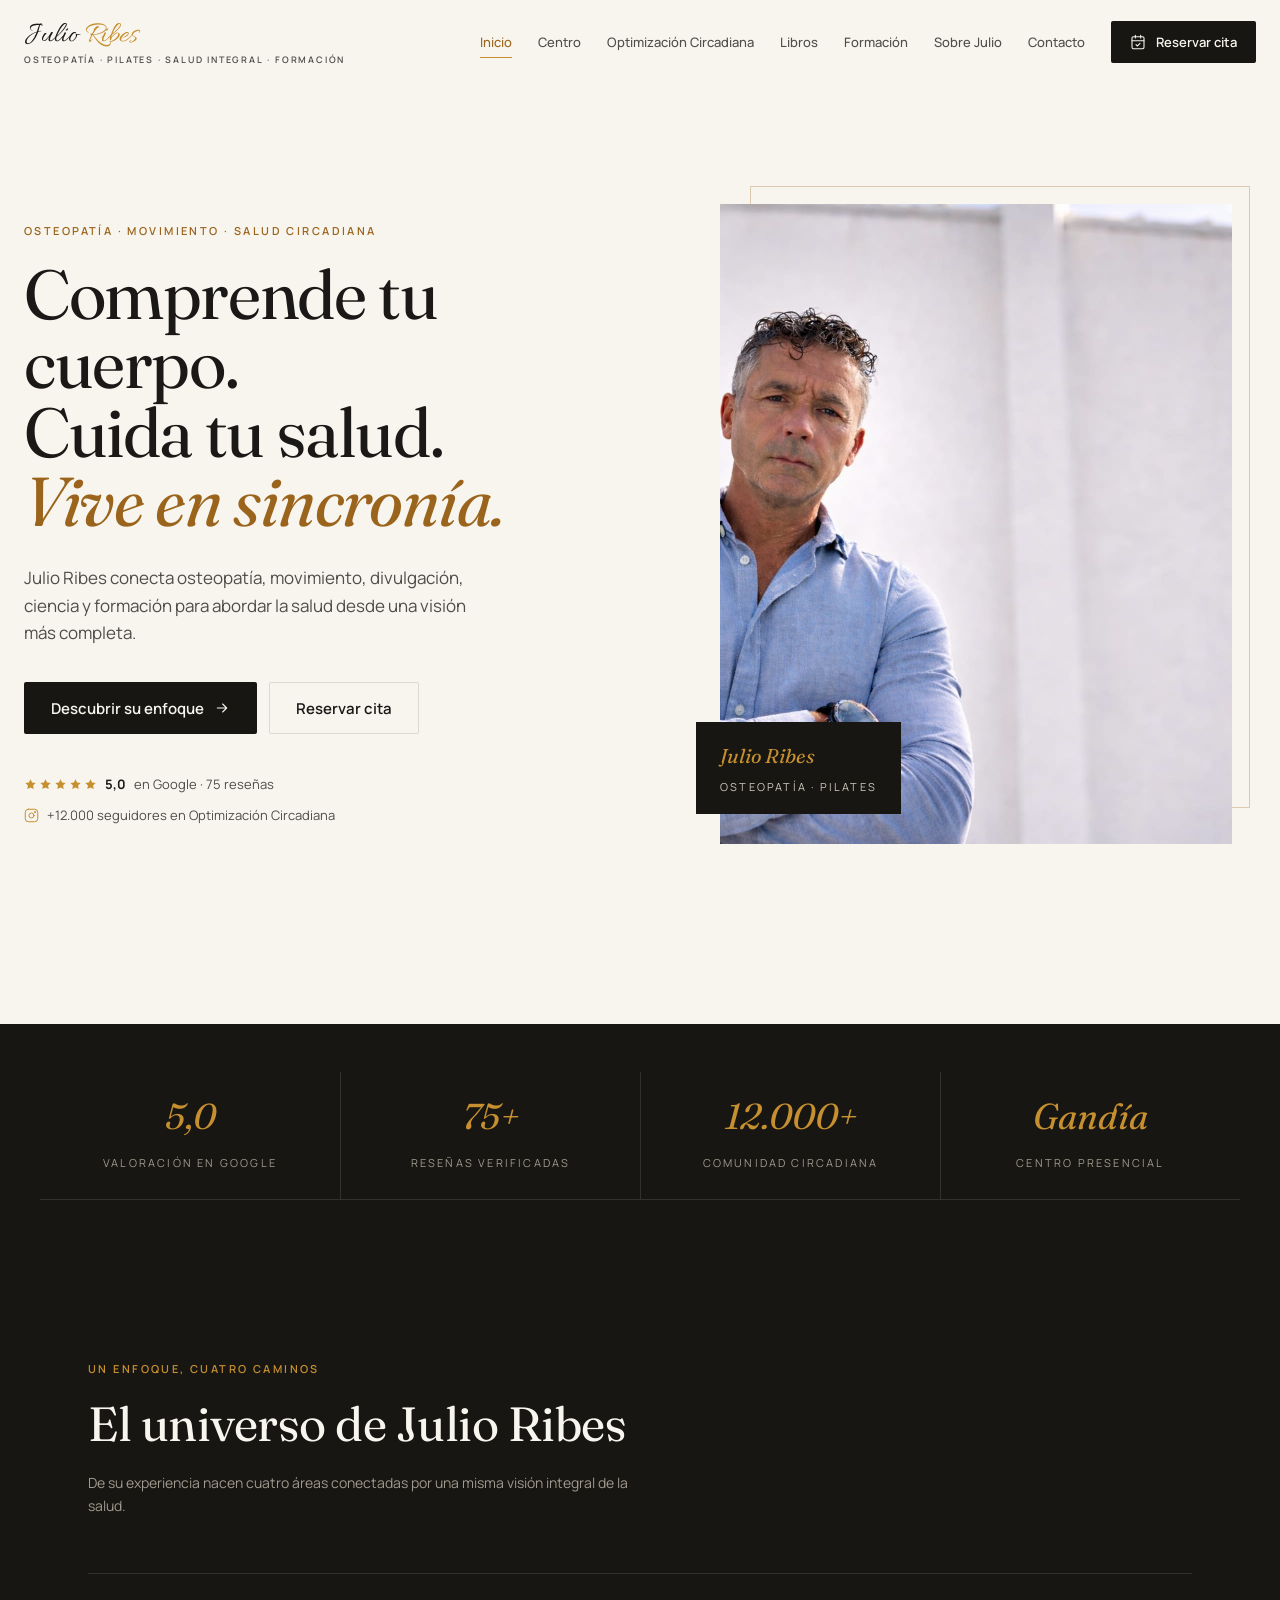
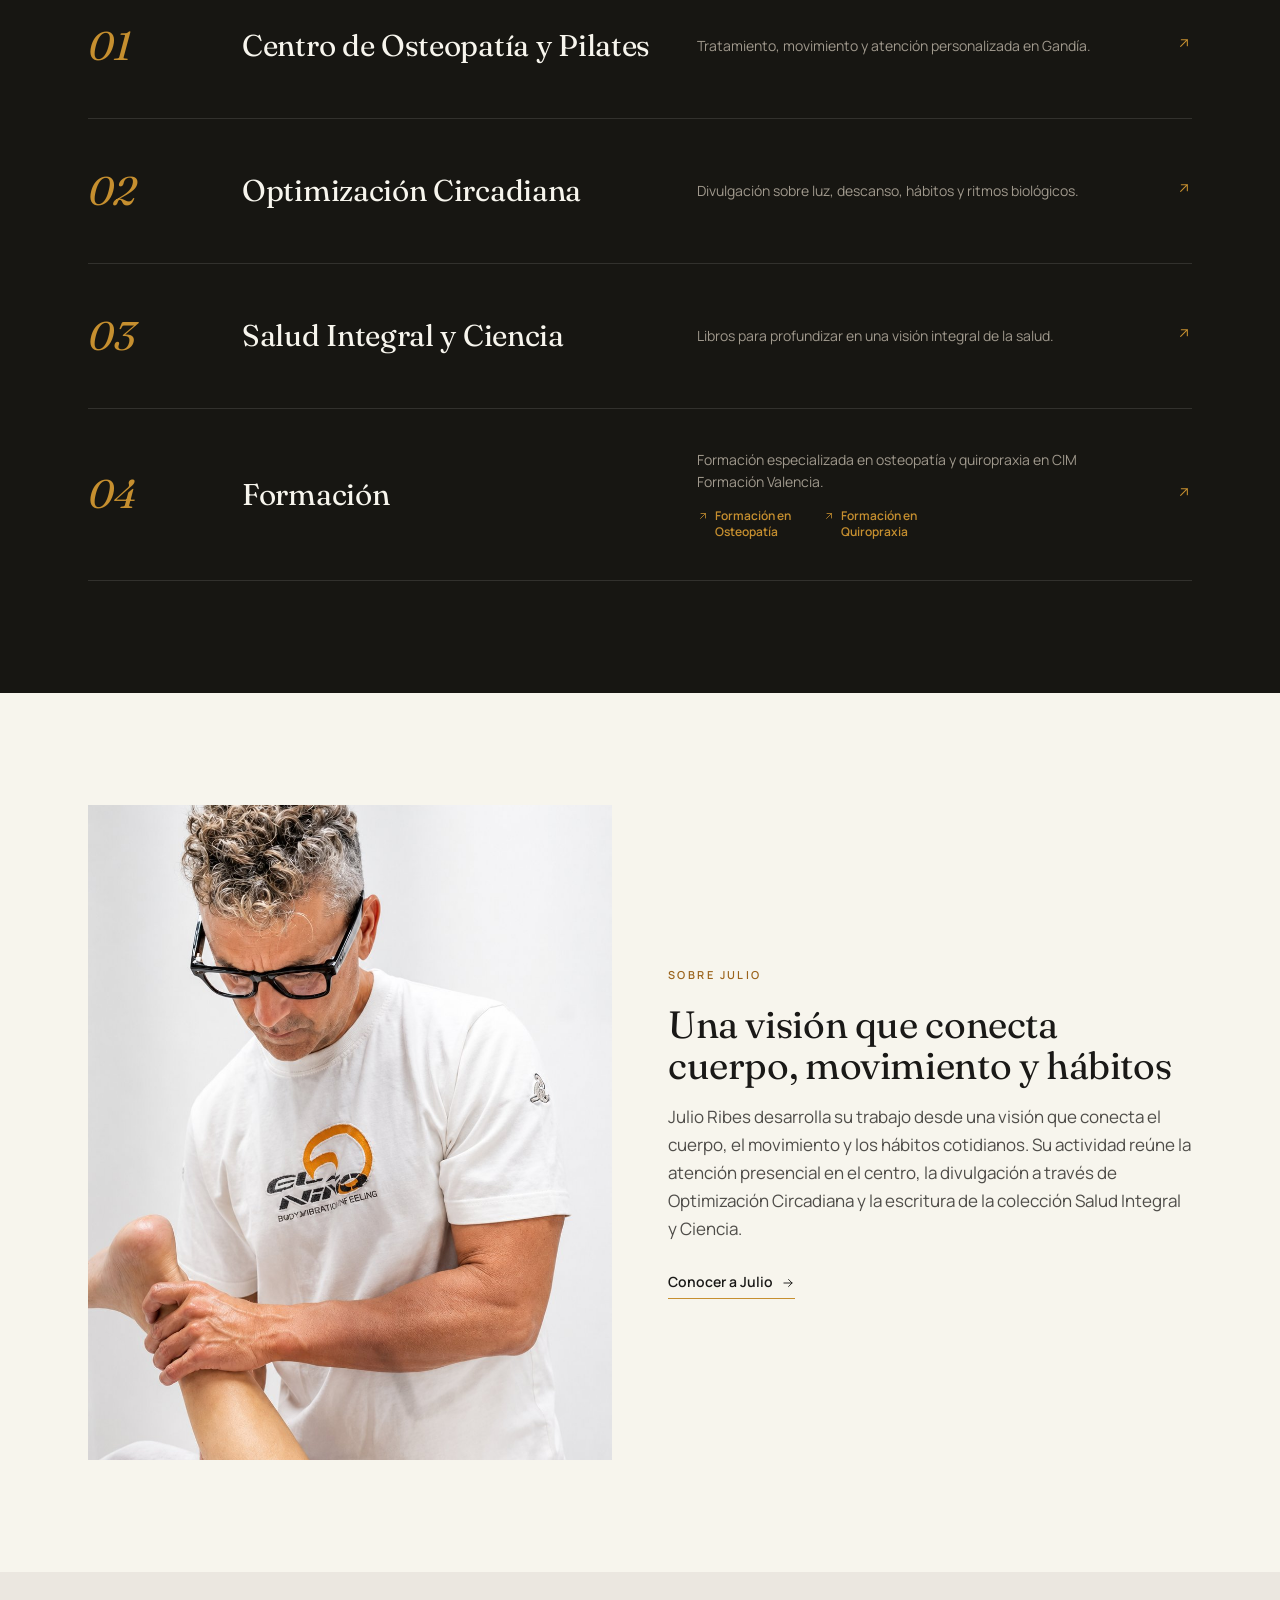
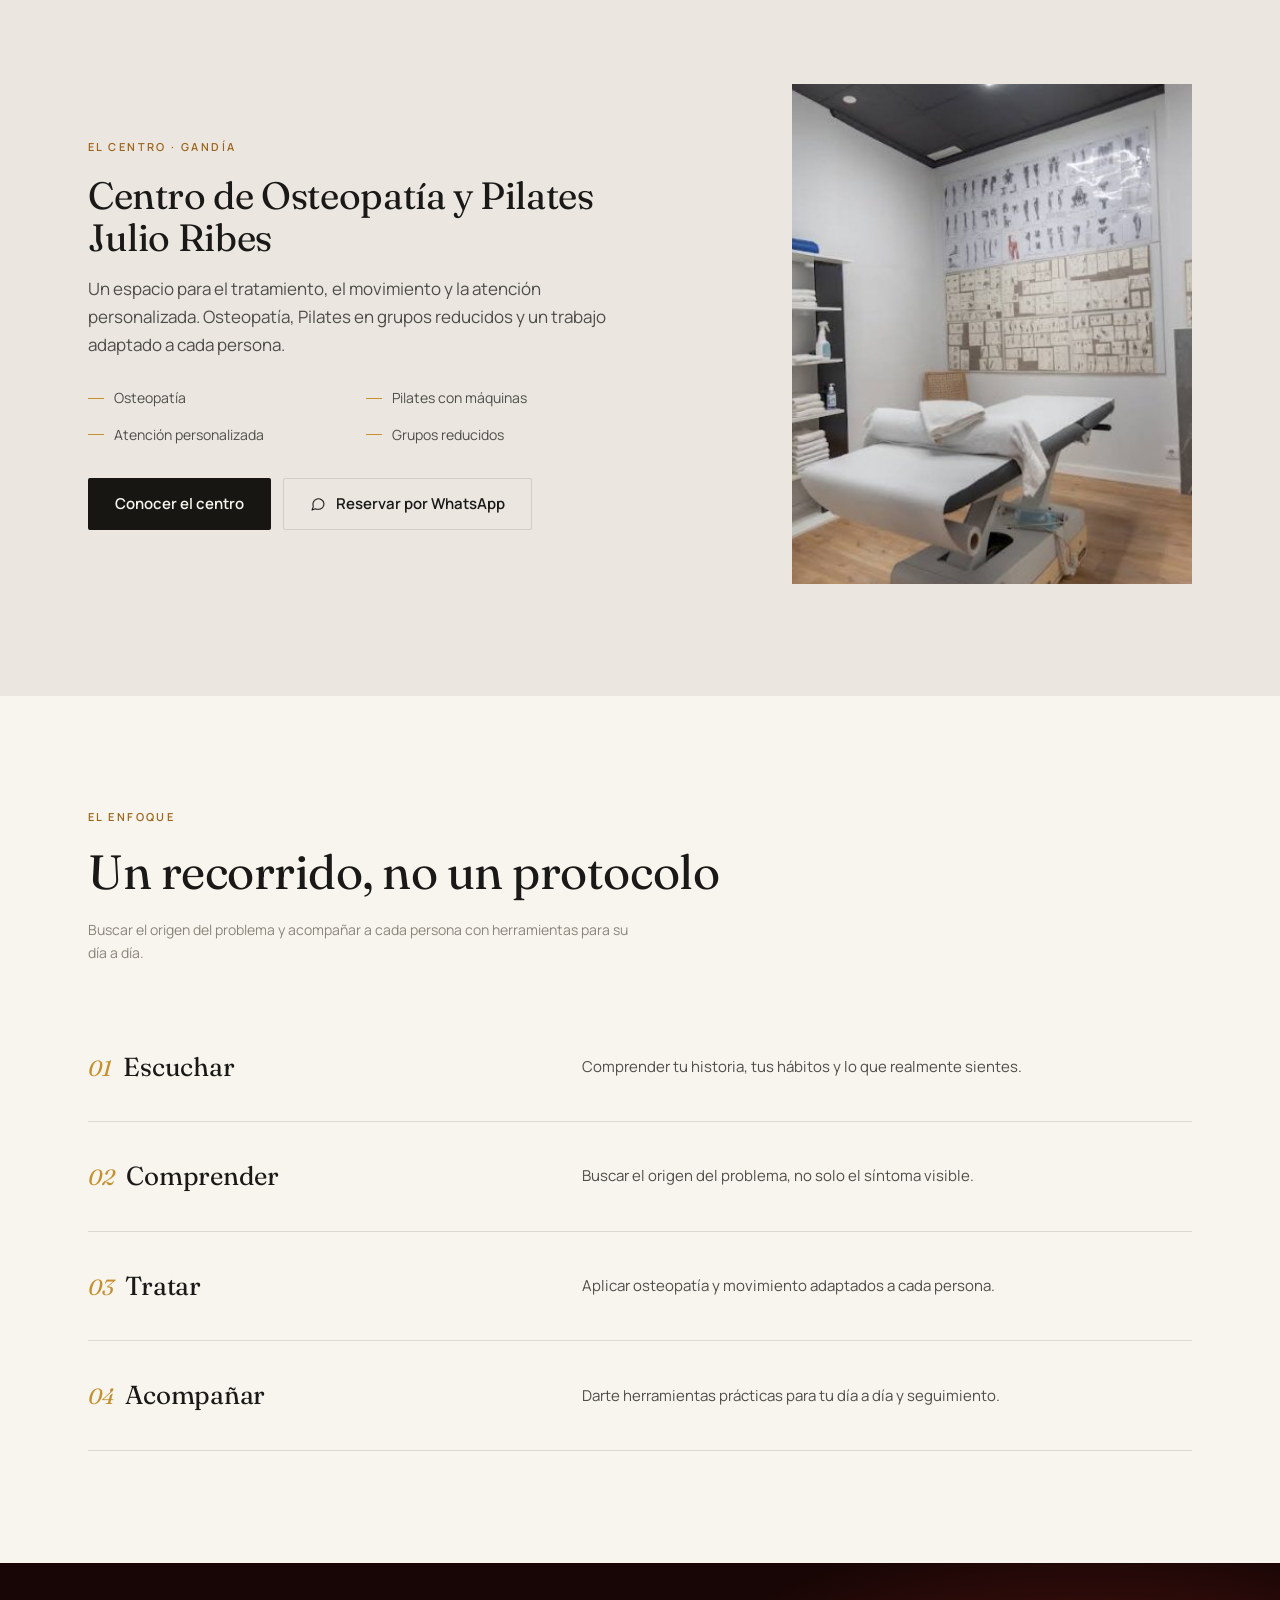
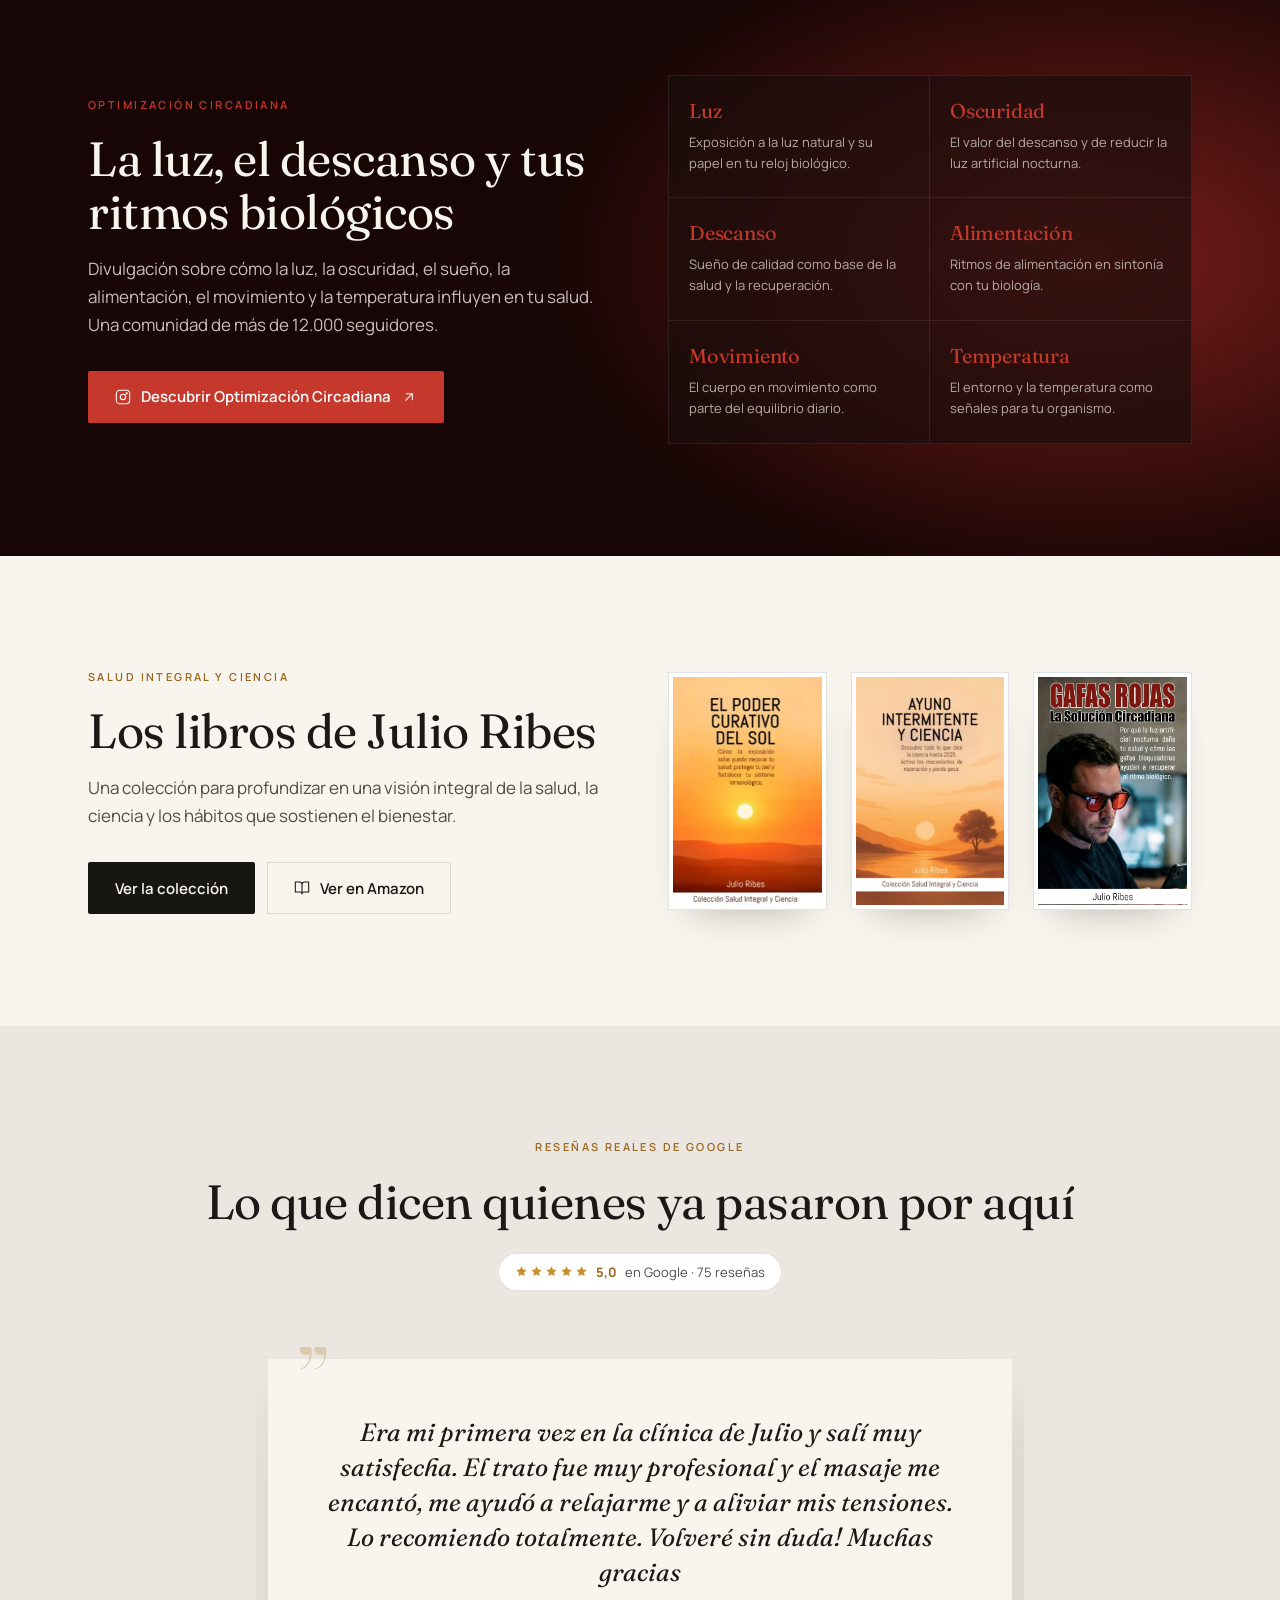
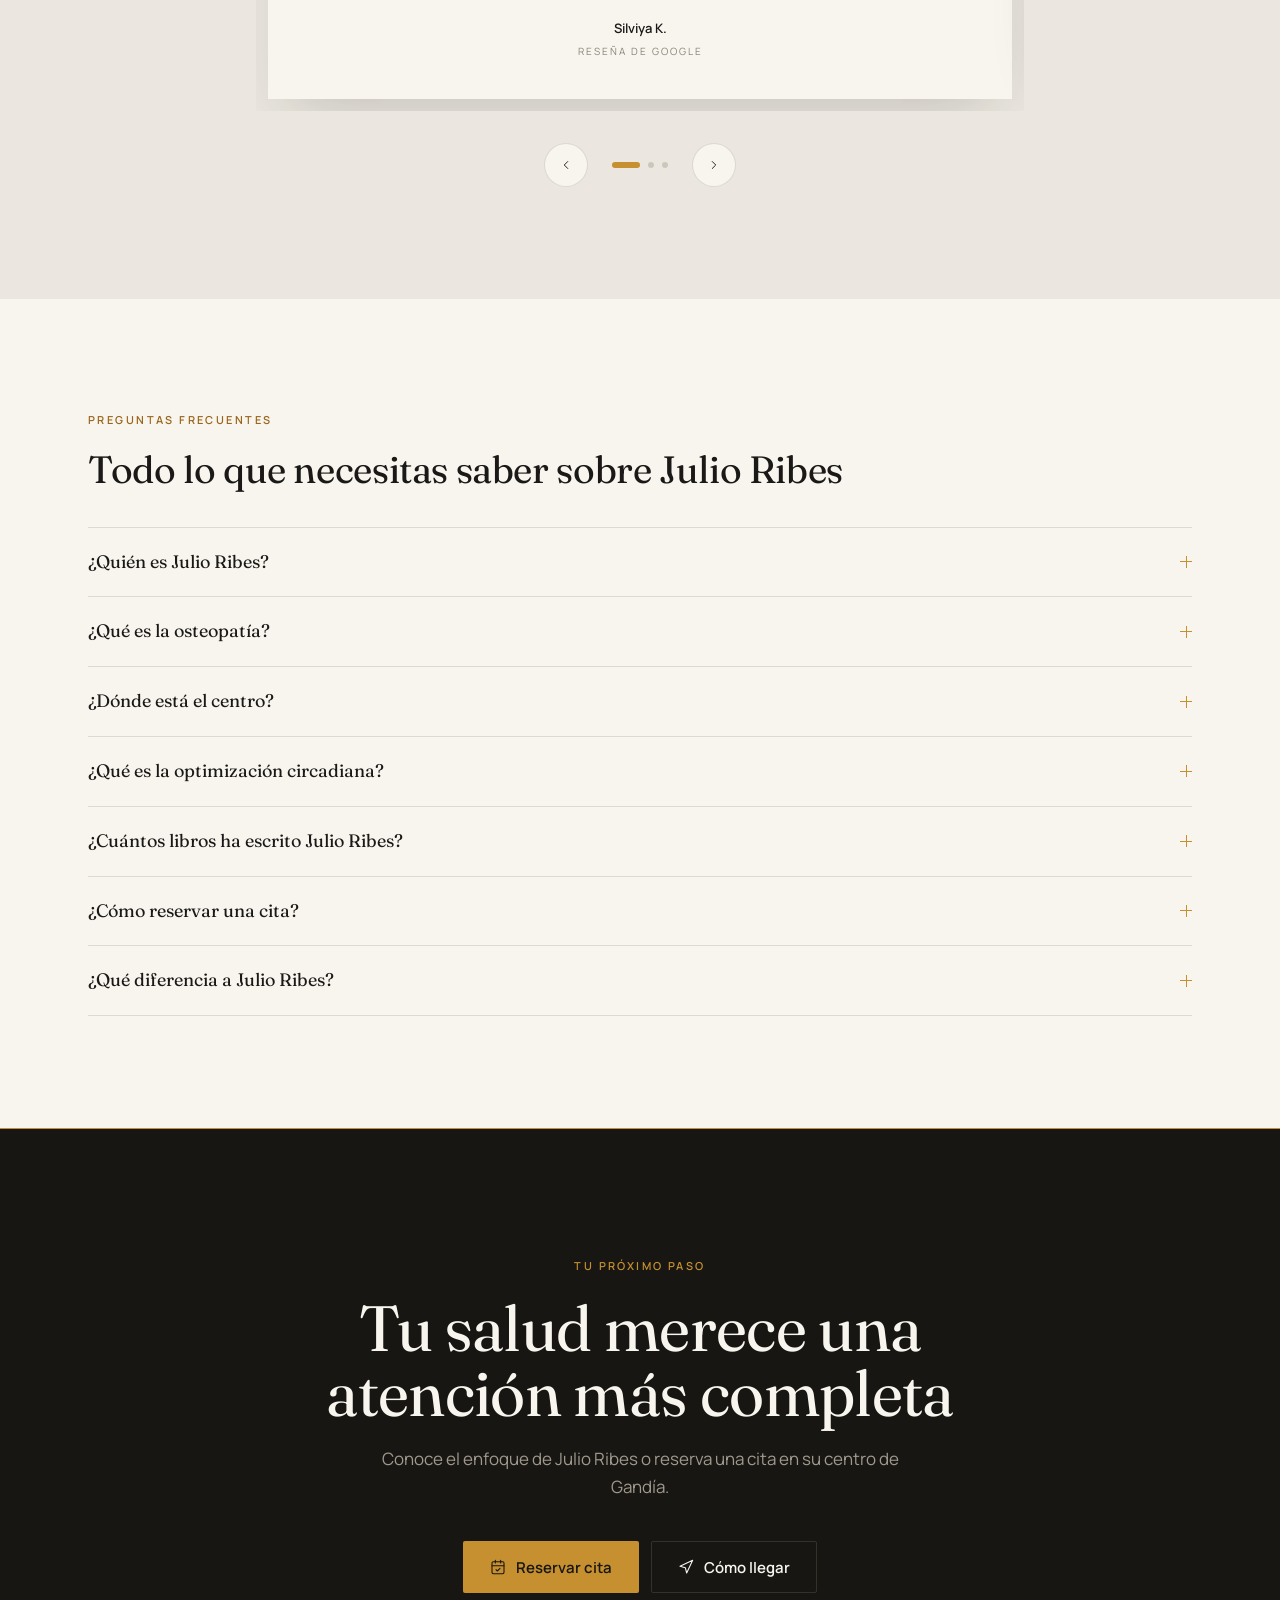
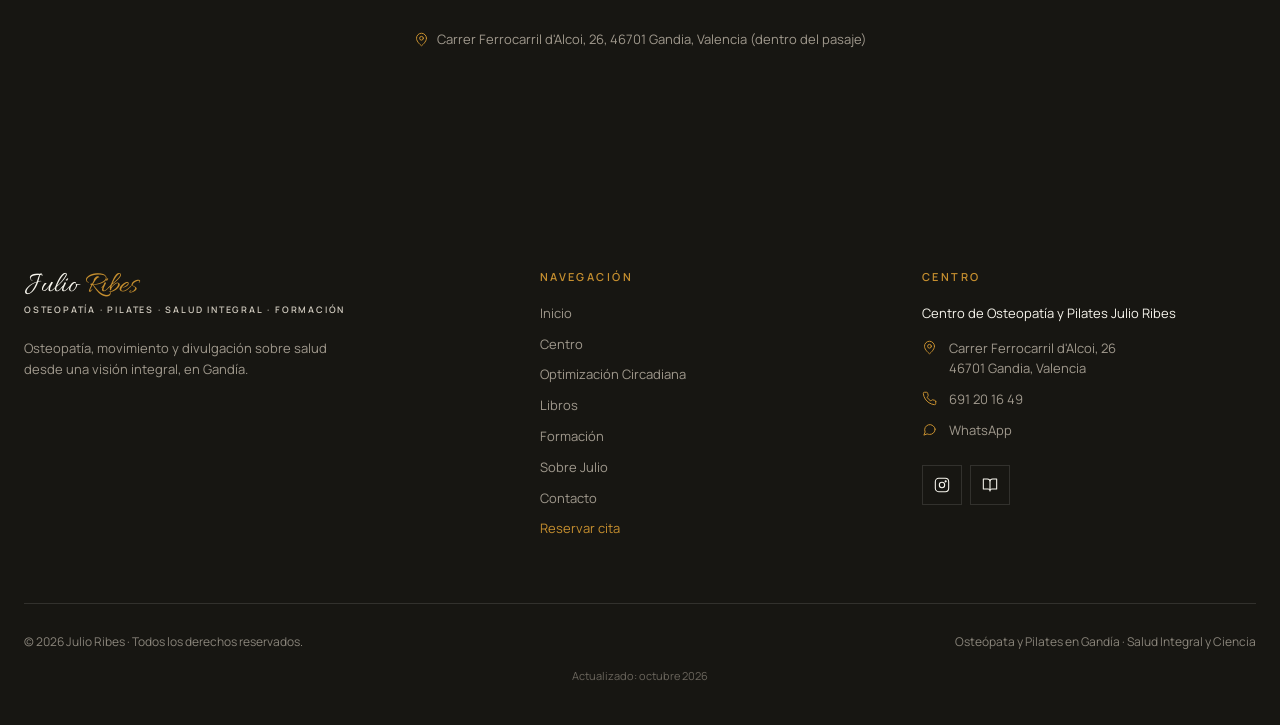
==== commit df0f295a: "Inicio: encuadre vertical para la foto de la sala de tratamiento La foto es vertical y de poca resol" ====
--- a/index.html
+++ b/index.html
@@ -5,11 +5,277 @@
   <meta name="viewport" content="width=device-width, initial-scale=1.0">
   <title>Julio Ribes · Osteopatía, Pilates, Salud Integral y Formación en Gandía</title>
   <meta name="description" content="Julio Ribes conecta osteopatía, movimiento, divulgación, ciencia y formación para abordar la salud desde una visión más completa. Centro en Gandía.">
-  <link rel="icon" type="image/jpeg" href="assets/favicon.jpg">
+  <link rel="canonical" href="https://julioribes.es/">
+  <meta property="og:type" content="website">
+  <meta property="og:locale" content="es_ES">
+  <meta property="og:site_name" content="Julio Ribes">
+  <meta property="og:url" content="https://julioribes.es/">
+  <meta property="og:title" content="Julio Ribes · Osteopatía, Pilates, Salud Integral y Formación en Gandía">
+  <meta property="og:description" content="Julio Ribes conecta osteopatía, movimiento, divulgación, ciencia y formación para abordar la salud desde una visión más completa. Centro en Gandía.">
+  <meta property="og:image" content="https://julioribes.es/img/julio/julio-hero.jpg">
+  <meta name="twitter:card" content="summary_large_image">
+  <meta name="twitter:title" content="Julio Ribes · Osteopatía, Pilates, Salud Integral y Formación en Gandía">
+  <meta name="twitter:description" content="Julio Ribes conecta osteopatía, movimiento, divulgación, ciencia y formación para abordar la salud desde una visión más completa. Centro en Gandía.">
+  <meta name="twitter:image" content="https://julioribes.es/img/julio/julio-hero.jpg">
+  <link rel="icon" href="favicon.ico" sizes="48x48">
+  <link rel="icon" type="image/jpeg" href="img/favicon.jpg">
   <link rel="preconnect" href="https://fonts.googleapis.com">
   <link rel="preconnect" href="https://fonts.gstatic.com" crossorigin>
   <link href="https://fonts.googleapis.com/css2?family=Allura&family=Fraunces:ital,opsz,wght@0,9..144,400;1,9..144,400&family=Manrope:wght@400;500;600&display=swap" rel="stylesheet">
-  <link rel="stylesheet" href="styles.css">
+  <link rel="stylesheet" href="css/base.css">
+  <link rel="stylesheet" href="css/layout.css">
+  <link rel="stylesheet" href="css/components.css">
+  <link rel="stylesheet" href="css/pages.css">
+  <link rel="stylesheet" href="css/responsive.css">
+  <script type="application/ld+json">
+{
+  "@context": "https://schema.org",
+  "@graph": [
+    {
+      "@type": "WebSite",
+      "@id": "https://julioribes.es/#website",
+      "name": "Julio Ribes",
+      "url": "https://julioribes.es/",
+      "inLanguage": "es",
+      "publisher": {
+        "@id": "https://julioribes.es/#julio-ribes"
+      }
+    },
+    {
+      "@type": "Person",
+      "@id": "https://julioribes.es/#julio-ribes",
+      "name": "Julio Ribes",
+      "jobTitle": "Osteópata y profesor de Pilates",
+      "description": "Osteópata colegiado, profesor de Pilates con máquinas, divulgador en Optimización Circadiana, autor de la colección Salud Integral y Ciencia y docente en CIM Formación Valencia.",
+      "url": "https://julioribes.es/sobre-julio.html",
+      "image": "https://julioribes.es/img/julio/julio-retrato.jpg",
+      "identifier": {
+        "@type": "PropertyValue",
+        "name": "Número de colegiado",
+        "value": "464609988"
+      },
+      "knowsAbout": [
+        "Osteopatía",
+        "Pilates",
+        "Ritmos circadianos",
+        "Salud integral"
+      ],
+      "worksFor": {
+        "@id": "https://julioribes.es/#centro"
+      },
+      "sameAs": [
+        "https://www.instagram.com/optimizacioncircadiana/",
+        "https://www.amazon.es/Julio-Ribes/e/B0F91G8CJY",
+        "https://share.google/BN2RBKUk3tENMYUAp"
+      ]
+    },
+    {
+      "@type": "MedicalBusiness",
+      "@id": "https://julioribes.es/#centro",
+      "name": "Centro de Osteopatía y Pilates Julio Ribes",
+      "url": "https://julioribes.es/centro.html",
+      "image": "https://julioribes.es/img/centro/centro-entrada.jpg",
+      "telephone": "+34691201649",
+      "address": {
+        "@type": "PostalAddress",
+        "streetAddress": "Carrer Ferrocarril d'Alcoi, 26",
+        "addressLocality": "Gandia",
+        "addressRegion": "Valencia",
+        "postalCode": "46701",
+        "addressCountry": "ES"
+      },
+      "hasMap": "https://www.google.com/maps/search/?api=1&query=Carrer+Ferrocarril+d%27Alcoi+26%2C+46701+Gandia",
+      "openingHoursSpecification": [
+        {
+          "@type": "OpeningHoursSpecification",
+          "dayOfWeek": [
+            "Monday",
+            "Wednesday"
+          ],
+          "opens": "15:00",
+          "closes": "22:00"
+        },
+        {
+          "@type": "OpeningHoursSpecification",
+          "dayOfWeek": [
+            "Tuesday",
+            "Thursday"
+          ],
+          "opens": "12:00",
+          "closes": "17:30"
+        }
+      ],
+      "founder": {
+        "@id": "https://julioribes.es/#julio-ribes"
+      },
+      "employee": {
+        "@id": "https://julioribes.es/#julio-ribes"
+      },
+      "medicalSpecialty": "Osteopathic",
+      "aggregateRating": {
+        "@type": "AggregateRating",
+        "ratingValue": "5.0",
+        "bestRating": "5",
+        "reviewCount": "75"
+      },
+      "review": [
+        {
+          "@type": "Review",
+          "author": {
+            "@type": "Person",
+            "name": "Silviya K."
+          },
+          "reviewBody": "Era mi primera vez en la clínica de Julio y salí muy satisfecha. El trato fue muy profesional y el masaje me encantó, me ayudó a relajarme y a aliviar mis tensiones. Lo recomiendo totalmente. Volveré sin duda! Muchas gracias",
+          "reviewRating": {
+            "@type": "Rating",
+            "ratingValue": "5",
+            "bestRating": "5"
+          },
+          "itemReviewed": {
+            "@id": "https://julioribes.es/#centro"
+          },
+          "publisher": {
+            "@type": "Organization",
+            "name": "Google"
+          }
+        },
+        {
+          "@type": "Review",
+          "author": {
+            "@type": "Person",
+            "name": "Susana T."
+          },
+          "reviewBody": "Julio es un gran profesional que encuentra de donde viene el problema para dar la mejor solución. No ha fallado en ninguno de mis diagnósticos y para mi, tanto él como su equipo son los mejores. Recomendable al 100000%",
+          "reviewRating": {
+            "@type": "Rating",
+            "ratingValue": "5",
+            "bestRating": "5"
+          },
+          "itemReviewed": {
+            "@id": "https://julioribes.es/#centro"
+          },
+          "publisher": {
+            "@type": "Organization",
+            "name": "Google"
+          }
+        },
+        {
+          "@type": "Review",
+          "author": {
+            "@type": "Person",
+            "name": "Debora A."
+          },
+          "reviewBody": "Son muy buenos. Siempre atentos y ofreciendo lo mejor. Cuidándote hasta el último detalle. Son muchos años ya, y estoy encantada. Recomiendo 100% a estos increíbles profesionales.",
+          "reviewRating": {
+            "@type": "Rating",
+            "ratingValue": "5",
+            "bestRating": "5"
+          },
+          "itemReviewed": {
+            "@id": "https://julioribes.es/#centro"
+          },
+          "publisher": {
+            "@type": "Organization",
+            "name": "Google"
+          }
+        }
+      ],
+      "sameAs": [
+        "https://www.instagram.com/optimizacioncircadiana/",
+        "https://share.google/BN2RBKUk3tENMYUAp"
+      ]
+    },
+    {
+      "@type": "Organization",
+      "@id": "https://julioribes.es/#optimizacion-circadiana",
+      "name": "Optimización Circadiana",
+      "url": "https://julioribes.es/optimizacion-circadiana.html",
+      "founder": {
+        "@id": "https://julioribes.es/#julio-ribes"
+      },
+      "sameAs": [
+        "https://www.instagram.com/optimizacioncircadiana/"
+      ]
+    },
+    {
+      "@type": "WebPage",
+      "@id": "https://julioribes.es/index.html#webpage",
+      "url": "https://julioribes.es/",
+      "name": "Julio Ribes · Osteopatía, Pilates, Salud Integral y Formación en Gandía",
+      "description": "Julio Ribes conecta osteopatía, movimiento, divulgación, ciencia y formación para abordar la salud desde una visión más completa. Centro en Gandía.",
+      "inLanguage": "es",
+      "isPartOf": {
+        "@id": "https://julioribes.es/#website"
+      },
+      "primaryImageOfPage": "https://julioribes.es/img/julio/julio-hero.jpg",
+      "about": {
+        "@id": "https://julioribes.es/#julio-ribes"
+      }
+    },
+    {
+      "@type": "FAQPage",
+      "mainEntity": [
+        {
+          "@type": "Question",
+          "name": "¿Quién es Julio Ribes?",
+          "acceptedAnswer": {
+            "@type": "Answer",
+            "text": "Osteópata y profesor de Pilates en Gandía (Valencia). Dirige el Centro de Osteopatía y Pilates Julio Ribes, divulga sobre ritmos biológicos en Optimización Circadiana, es autor de la colección Salud Integral y Ciencia y forma a futuros profesionales en CIM Formación Valencia."
+          }
+        },
+        {
+          "@type": "Question",
+          "name": "¿Qué es la osteopatía?",
+          "acceptedAnswer": {
+            "@type": "Answer",
+            "text": "Una disciplina de salud manual que valora el cuerpo de forma global y busca el origen de las molestias, no solo el síntoma, mediante técnicas que trabajan la movilidad de los tejidos."
+          }
+        },
+        {
+          "@type": "Question",
+          "name": "¿Dónde está el centro?",
+          "acceptedAnswer": {
+            "@type": "Answer",
+            "text": "En Carrer Ferrocarril d'Alcoi, 26, 46701 Gandia (Valencia), dentro del pasaje."
+          }
+        },
+        {
+          "@type": "Question",
+          "name": "¿Qué es la optimización circadiana?",
+          "acceptedAnswer": {
+            "@type": "Answer",
+            "text": "Un conjunto de hábitos de luz, oscuridad, descanso, alimentación, movimiento y temperatura que sincronizan el reloj biológico con los ciclos naturales para favorecer la salud y la energía."
+          }
+        },
+        {
+          "@type": "Question",
+          "name": "¿Cuántos libros ha escrito Julio Ribes?",
+          "acceptedAnswer": {
+            "@type": "Answer",
+            "text": "Doce: ocho en español dentro de la colección Salud Integral y Ciencia y cuatro en inglés dentro de Integral Health and Science. Todos están disponibles en Amazon."
+          }
+        },
+        {
+          "@type": "Question",
+          "name": "¿Cómo reservar una cita?",
+          "acceptedAnswer": {
+            "@type": "Answer",
+            "text": "Por WhatsApp o llamando al 691 20 16 49. También puedes usar el botón «Reservar cita» de la cabecera."
+          }
+        },
+        {
+          "@type": "Question",
+          "name": "¿Qué diferencia a Julio Ribes?",
+          "acceptedAnswer": {
+            "@type": "Answer",
+            "text": "Una visión integral que conecta tratamiento manual, movimiento, hábitos cotidianos y divulgación con base científica, con atención personalizada y grupos reducidos."
+          }
+        }
+      ]
+    }
+  ]
+}
+  </script>
 </head>
 <body>
   <header class="site-header">
@@ -54,7 +320,7 @@
           </div>
         </div>
         <figure class="hero__figure reveal">
-          <img src="assets/julio-hero.jpg" alt="Julio Ribes, osteópata, con los brazos cruzados" width="1024" height="1536" fetchpriority="high">
+          <img src="img/julio/julio-hero.jpg" alt="Julio Ribes, osteópata, con los brazos cruzados" width="1024" height="1536" fetchpriority="high">
           <figcaption class="hero__badge"><strong>Julio Ribes</strong><span>Osteopatía · Pilates</span></figcaption>
         </figure>
       </div>
@@ -117,7 +383,7 @@
     <section class="section" aria-labelledby="sobre">
       <div class="container split reveal">
         <div class="split__media">
-          <img src="assets/julio-tratamiento.jpg" alt="Julio Ribes realizando un tratamiento de osteopatía" width="1021" height="1540" loading="lazy">
+          <img src="img/julio/julio-tratamiento.jpg" alt="Julio Ribes realizando un tratamiento de osteopatía" width="1021" height="1540" loading="lazy">
         </div>
         <div class="split__body">
           <span class="eyebrow">Sobre Julio</span>
@@ -146,8 +412,8 @@
             <a class="btn btn--outline" href="https://wa.me/34691201649" target="_blank" rel="noopener"><svg class="icon" viewBox="0 0 24 24" aria-hidden="true"><path d="M21 11.5a8.4 8.4 0 0 1-9 8.4 8.6 8.6 0 0 1-3.8-.9L3 21l2-5a8.4 8.4 0 1 1 16-4.5z"/></svg> Reservar por WhatsApp</a>
           </div>
         </div>
-        <div class="split__media split__media--wide">
-          <img src="assets/consulta-camilla.jpg" alt="Sala de consulta del centro con camilla de tratamiento" width="382" height="564" loading="lazy">
+        <div class="split__media split__media--compact">
+          <img src="img/centro/consulta-camilla.jpg" alt="Sala de consulta del centro con camilla de tratamiento" width="382" height="564" loading="lazy">
         </div>
       </div>
     </section>
@@ -199,13 +465,13 @@
           <p class="lead">Una colección para profundizar en una visión integral de la salud, la ciencia y los hábitos que sostienen el bienestar.</p>
           <div class="btn-group">
             <a class="btn btn--dark" href="libros.html">Ver la colección</a>
-            <a class="btn btn--outline" href="https://www.amazon.es/s?k=Julio+Ribes" target="_blank" rel="noopener"><svg class="icon" viewBox="0 0 24 24" aria-hidden="true"><path d="M2 3h6a4 4 0 0 1 4 4v14a3 3 0 0 0-3-3H2zM22 3h-6a4 4 0 0 0-4 4v14a3 3 0 0 1 3-3h7z"/></svg> Ver en Amazon</a>
+            <a class="btn btn--outline" href="https://www.amazon.es/Julio-Ribes/e/B0F91G8CJY" target="_blank" rel="noopener"><svg class="icon" viewBox="0 0 24 24" aria-hidden="true"><path d="M2 3h6a4 4 0 0 1 4 4v14a3 3 0 0 0-3-3H2zM22 3h-6a4 4 0 0 0-4 4v14a3 3 0 0 1 3-3h7z"/></svg> Ver en Amazon</a>
           </div>
         </div>
         <div class="books-preview">
-          <a href="libros.html"><img src="assets/libro-sol-portada.jpg" alt="Portada de El poder curativo del sol" width="291" height="415" loading="lazy"></a>
-          <a href="libros.html"><img src="assets/libro-ayuno-portada.jpg" alt="Portada de Ayuno intermitente y ciencia" width="276" height="427" loading="lazy"></a>
-          <a href="libros.html"><img src="assets/libro-gafas-portada.jpg" alt="Portada de Gafas Rojas: La Solución Circadiana" width="1002" height="1600" loading="lazy"></a>
+          <a href="libros.html"><img src="img/libros/libro-sol-portada.jpg" alt="Portada de El poder curativo del sol" width="291" height="415" loading="lazy"></a>
+          <a href="libros.html"><img src="img/libros/libro-ayuno-portada.jpg" alt="Portada de Ayuno intermitente y ciencia" width="276" height="427" loading="lazy"></a>
+          <a href="libros.html"><img src="img/libros/libro-gafas-portada.jpg" alt="Portada de Gafas Rojas: La Solución Circadiana" width="1002" height="1600" loading="lazy"></a>
         </div>
       </div>
     </section>
@@ -332,7 +598,7 @@
           </ul>
           <div class="social">
             <a href="https://www.instagram.com/optimizacioncircadiana/" target="_blank" rel="noopener" aria-label="Instagram de Optimización Circadiana"><svg class="icon" viewBox="0 0 24 24" aria-hidden="true"><rect x="2" y="2" width="20" height="20" rx="5"/><circle cx="12" cy="12" r="4"/><circle cx="17.5" cy="6.5" r=".8" fill="currentColor"/></svg></a>
-            <a href="https://www.amazon.es/s?k=Julio+Ribes" target="_blank" rel="noopener" aria-label="Libros de Julio Ribes en Amazon"><svg class="icon" viewBox="0 0 24 24" aria-hidden="true"><path d="M2 3h6a4 4 0 0 1 4 4v14a3 3 0 0 0-3-3H2zM22 3h-6a4 4 0 0 0-4 4v14a3 3 0 0 1 3-3h7z"/></svg></a>
+            <a href="https://www.amazon.es/Julio-Ribes/e/B0F91G8CJY" target="_blank" rel="noopener" aria-label="Libros de Julio Ribes en Amazon"><svg class="icon" viewBox="0 0 24 24" aria-hidden="true"><path d="M2 3h6a4 4 0 0 1 4 4v14a3 3 0 0 0-3-3H2zM22 3h-6a4 4 0 0 0-4 4v14a3 3 0 0 1 3-3h7z"/></svg></a>
           </div>
         </div>
       </div>
@@ -344,6 +610,14 @@
     </div>
   </footer>
 
-  <script src="script.js"></script>
+  <script src="js/nav.js" defer></script>
+  <script src="js/reveal.js" defer></script>
+  <script src="js/slider.js" defer></script>
+  <script src="js/tabs.js" defer></script>
+  <script src="js/books.js" defer></script>
+  <script src="js/faq.js" defer></script>
+  <script src="js/footer.js" defer></script>
+  <script src="js/whatsapp.js"></script>
+  <script src="https://o2solutions.es/julioribes/assets/widget.js" async data-selector='a[href="reservar.html"]' data-tel="34691201649"></script>
 </body>
 </html>
--- a/css/base.css
+++ b/css/base.css
@@ -0,0 +1,255 @@
+/* ==========================================================================
+   Julio Ribes — base.css
+   Tokens de diseño, reset, tipografía, layout y utilidades
+   ========================================================================== */
+
+/* --------------------------------------------------------------------------
+   1. Tokens de diseño
+   -------------------------------------------------------------------------- */
+:root {
+  --cream: #f7f5ed;
+  --beige: #ebe7e0;
+  --sand: #dccab0;
+  --dark: #171612;
+  --dark-2: #1f1d18;
+  --ink: #1a1917;
+  --text: #4f4d49;
+  --muted: #8a857b;
+  --muted-dark: #a0998d;
+  --line: rgba(23, 22, 18, 0.12);
+  --line-dark: rgba(247, 245, 237, 0.12);
+  --gold: #c68f2f;
+  --gold-dark: #9b641c;
+  --gold-soft: rgba(198, 143, 47, 0.18);
+  --red: #c5382b;
+  --red-deep: #8b211d;
+  --circ-bg: #170605;
+  --circ-card: #1a0e0c;
+  --circ-line: rgba(255, 255, 255, 0.08);
+
+  --font-display: "Fraunces", "Georgia", serif;
+  --font-body: "Manrope", "Helvetica Neue", Arial, sans-serif;
+  --font-script: "Allura", "Brush Script MT", cursive;
+
+  --container: 1152px;
+  --container-wide: 1392px;
+  --gutter: 24px;
+
+  --radius: 2px;
+  --shadow-card: 0 30px 60px -20px rgba(23, 22, 18, 0.18);
+  --ease: cubic-bezier(0.22, 1, 0.36, 1);
+}
+
+/* --------------------------------------------------------------------------
+   2. Reset y base
+   -------------------------------------------------------------------------- */
+*,
+*::before,
+*::after {
+  box-sizing: border-box;
+  margin: 0;
+  padding: 0;
+}
+
+html {
+  scroll-behavior: smooth;
+  -webkit-text-size-adjust: 100%;
+}
+
+body {
+  font-family: var(--font-body);
+  font-size: 16px;
+  line-height: 1.6;
+  color: var(--text);
+  background: var(--cream);
+  -webkit-font-smoothing: antialiased;
+  overflow-x: hidden;
+}
+
+img {
+  display: block;
+  max-width: 100%;
+  height: auto;
+}
+
+a {
+  color: inherit;
+  text-decoration: none;
+}
+
+ul,
+ol {
+  list-style: none;
+}
+
+button {
+  font: inherit;
+  color: inherit;
+  background: none;
+  border: 0;
+  cursor: pointer;
+}
+
+h1,
+h2,
+h3,
+h4 {
+  font-family: var(--font-display);
+  font-weight: 400;
+  color: var(--ink);
+  line-height: 1.1;
+  letter-spacing: -0.01em;
+}
+
+:focus-visible {
+  outline: 2px solid var(--gold);
+  outline-offset: 3px;
+}
+
+.visually-hidden {
+  position: absolute;
+  width: 1px;
+  height: 1px;
+  overflow: hidden;
+  clip: rect(0 0 0 0);
+  white-space: nowrap;
+}
+
+/* --------------------------------------------------------------------------
+   3. Layout y utilidades
+   -------------------------------------------------------------------------- */
+.container {
+  width: 100%;
+  max-width: var(--container);
+  margin-inline: auto;
+  padding-inline: var(--gutter);
+}
+
+.container--wide {
+  max-width: var(--container-wide);
+}
+
+.section {
+  padding-block: 112px;
+}
+
+.section--tight {
+  padding-block: 80px;
+}
+
+.section--dark {
+  background: var(--dark);
+  color: var(--muted-dark);
+}
+
+.section--dark h1,
+.section--dark h2,
+.section--dark h3 {
+  color: var(--cream);
+}
+
+.section--beige {
+  background: var(--beige);
+}
+
+.section--circ {
+  background: var(--circ-bg);
+  color: #c9bdb9;
+}
+
+.section--circ h2,
+.section--circ h3 {
+  color: var(--cream);
+}
+
+.section--bordered {
+  border-top: 1px solid var(--circ-line);
+}
+
+.eyebrow {
+  display: block;
+  margin-bottom: 20px;
+  font-size: 11px;
+  font-weight: 600;
+  letter-spacing: 0.22em;
+  text-transform: uppercase;
+  color: var(--gold-dark);
+}
+
+.section--dark .eyebrow {
+  color: var(--gold);
+}
+
+.section--circ .eyebrow,
+.eyebrow--red {
+  color: var(--red);
+}
+
+.title-xl {
+  font-size: clamp(40px, 5.2vw, 64px);
+  line-height: 1.02;
+}
+
+.title-lg {
+  font-size: clamp(34px, 4vw, 48px);
+}
+
+.title-md {
+  font-size: clamp(28px, 3vw, 38px);
+}
+
+.title-sm {
+  font-size: clamp(22px, 2.3vw, 26px);
+}
+
+.lead {
+  max-width: 560px;
+  margin-top: 20px;
+  font-size: 17px;
+  line-height: 1.65;
+}
+
+.lead--sm {
+  font-size: 14px;
+  color: var(--muted);
+}
+
+.section--dark .lead--sm {
+  color: var(--muted-dark);
+}
+
+.text-center {
+  text-align: center;
+}
+
+.text-center .lead {
+  margin-inline: auto;
+}
+
+.divider-gold {
+  border-top: 1px solid var(--gold);
+}
+
+/* Reveal al hacer scroll (se activa desde script.js) */
+.reveal {
+  opacity: 0;
+  transform: translateY(24px);
+  transition: opacity 0.8s var(--ease), transform 0.8s var(--ease);
+}
+
+.reveal.is-visible {
+  opacity: 1;
+  transform: none;
+}
+
+@media (prefers-reduced-motion: reduce) {
+  html {
+    scroll-behavior: auto;
+  }
+
+  .reveal {
+    opacity: 1;
+    transform: none;
+    transition: none;
+  }
+}
--- a/css/layout.css
+++ b/css/layout.css
@@ -0,0 +1,300 @@
+/* ==========================================================================
+   Julio Ribes — layout.css
+   Cabecera y pie de página
+   ========================================================================== */
+
+/* --------------------------------------------------------------------------
+   5. Cabecera
+   -------------------------------------------------------------------------- */
+.site-header {
+  position: sticky;
+  top: 0;
+  z-index: 50;
+  background: var(--cream);
+  transition: box-shadow 0.3s, background-color 0.3s;
+}
+
+.site-header.is-scrolled {
+  box-shadow: 0 1px 0 var(--line), 0 10px 30px -20px rgba(23, 22, 18, 0.3);
+}
+
+.site-header--overlay {
+  position: absolute;
+  inset-inline: 0;
+  top: 0;
+  background: transparent;
+}
+
+.site-header--overlay.is-scrolled {
+  position: fixed;
+  background: var(--cream);
+}
+
+.site-header--on-dark:not(.is-scrolled) {
+  background: linear-gradient(180deg, rgba(23, 22, 18, 0.85), rgba(23, 22, 18, 0));
+}
+
+.site-header__inner {
+  display: flex;
+  align-items: center;
+  justify-content: space-between;
+  gap: 24px;
+  min-height: 84px;
+}
+
+.brand {
+  display: block;
+  line-height: 1;
+}
+
+.brand__name {
+  display: block;
+  font-family: var(--font-script);
+  font-size: 30px;
+  font-weight: 400;
+  color: var(--ink);
+}
+
+.brand__name span {
+  color: var(--gold);
+}
+
+.brand__tagline {
+  display: block;
+  margin-top: 4px;
+  font-size: 9px;
+  font-weight: 600;
+  letter-spacing: 0.2em;
+  text-transform: uppercase;
+  color: var(--text);
+}
+
+.site-header--on-dark:not(.is-scrolled) .brand__name,
+.site-header--on-dark:not(.is-scrolled) .brand__tagline {
+  color: var(--cream);
+}
+
+.site-nav {
+  display: flex;
+  align-items: center;
+  gap: 26px;
+}
+
+.site-nav__list {
+  display: flex;
+  align-items: center;
+  gap: 26px;
+}
+
+.site-nav__link {
+  position: relative;
+  display: inline-block;
+  padding-block: 6px;
+  font-size: 13px;
+  font-weight: 500;
+  color: var(--text);
+  transition: color 0.2s;
+}
+
+.site-nav__link::after {
+  content: "";
+  position: absolute;
+  inset-inline: 0;
+  bottom: 0;
+  height: 1.5px;
+  background: var(--gold);
+  transform: scaleX(0);
+  transform-origin: left;
+  transition: transform 0.3s var(--ease);
+}
+
+.site-nav__link:hover,
+.site-nav__link[aria-current="page"] {
+  color: var(--ink);
+}
+
+.site-nav__link:hover::after,
+.site-nav__link[aria-current="page"]::after {
+  transform: scaleX(1);
+}
+
+.site-nav__link[aria-current="page"] {
+  color: var(--gold-dark);
+}
+
+.site-header--on-dark:not(.is-scrolled) .site-nav__link {
+  color: #d8d3c8;
+}
+
+.site-header--on-dark:not(.is-scrolled) .site-nav__link[aria-current="page"] {
+  color: var(--gold);
+}
+
+.site-nav .btn {
+  min-height: 42px;
+  padding: 10px 18px;
+  font-size: 13px;
+}
+
+.nav-toggle {
+  display: none;
+  position: relative;
+  width: 44px;
+  height: 44px;
+  margin-right: -10px;
+}
+
+.nav-toggle span {
+  position: absolute;
+  left: 11px;
+  width: 22px;
+  height: 1.5px;
+  background: var(--ink);
+  transition: transform 0.3s var(--ease), opacity 0.3s;
+}
+
+.site-header--on-dark:not(.is-scrolled) .nav-toggle span {
+  background: var(--cream);
+}
+
+.nav-toggle span:nth-child(1) {
+  top: 15px;
+}
+
+.nav-toggle span:nth-child(2) {
+  top: 21px;
+}
+
+.nav-toggle span:nth-child(3) {
+  top: 27px;
+}
+
+.nav-toggle[aria-expanded="true"] span:nth-child(1) {
+  transform: translateY(6px) rotate(45deg);
+}
+
+.nav-toggle[aria-expanded="true"] span:nth-child(2) {
+  opacity: 0;
+}
+
+.nav-toggle[aria-expanded="true"] span:nth-child(3) {
+  transform: translateY(-6px) rotate(-45deg);
+}
+
+/* --------------------------------------------------------------------------
+   17. Pie de página
+   -------------------------------------------------------------------------- */
+.site-footer {
+  padding-block: 88px 40px;
+  background: var(--dark);
+  color: var(--muted-dark);
+  font-size: 13px;
+}
+
+.site-footer__grid {
+  display: grid;
+  grid-template-columns: 1.4fr 1fr 1fr;
+  gap: 48px;
+}
+
+.site-footer .brand__name,
+.site-footer .brand__tagline {
+  color: var(--cream);
+}
+
+.site-footer .brand__tagline {
+  color: #cfc9bd;
+}
+
+.site-footer__about {
+  max-width: 320px;
+  margin-top: 24px;
+}
+
+.site-footer__heading {
+  margin-bottom: 20px;
+  font-family: var(--font-body);
+  font-size: 11px;
+  font-weight: 600;
+  letter-spacing: 0.22em;
+  text-transform: uppercase;
+  color: var(--gold);
+}
+
+.site-footer__links li + li {
+  margin-top: 10px;
+}
+
+.site-footer__links a {
+  transition: color 0.2s;
+}
+
+.site-footer__links a:hover {
+  color: var(--cream);
+}
+
+.site-footer__links a.is-accent {
+  color: var(--gold);
+}
+
+.site-footer__center {
+  margin-bottom: 14px;
+  color: var(--cream);
+}
+
+.site-footer .contact-lines {
+  margin-top: 0;
+  gap: 10px;
+  font-size: 13px;
+}
+
+.site-footer .contact-lines .icon {
+  width: 15px;
+  height: 15px;
+  margin-top: 2px;
+}
+
+.social {
+  display: flex;
+  gap: 8px;
+  margin-top: 24px;
+}
+
+.social a {
+  display: grid;
+  place-items: center;
+  width: 40px;
+  height: 40px;
+  border: 1px solid var(--line-dark);
+  color: var(--cream);
+  transition: border-color 0.2s, background-color 0.2s;
+}
+
+.social a:hover {
+  border-color: var(--gold);
+  background: rgba(198, 143, 47, 0.1);
+}
+
+.social .icon {
+  width: 16px;
+  height: 16px;
+}
+
+.site-footer__bottom {
+  display: flex;
+  flex-wrap: wrap;
+  justify-content: space-between;
+  gap: 12px;
+  margin-top: 64px;
+  padding-top: 28px;
+  border-top: 1px solid var(--line-dark);
+  font-size: 12px;
+  color: var(--muted);
+}
+
+.site-footer__updated {
+  margin-top: 16px;
+  font-size: 11px;
+  text-align: center;
+  color: #6b665d;
+}
--- a/css/components.css
+++ b/css/components.css
@@ -0,0 +1,1071 @@
+/* ==========================================================================
+   Julio Ribes — components.css
+   Botones, listas, bloques a dos columnas, libros, reseñas, tarjetas, contacto, horario
+   ========================================================================== */
+
+/* --------------------------------------------------------------------------
+   4. Botones
+   -------------------------------------------------------------------------- */
+.btn {
+  display: inline-flex;
+  align-items: center;
+  justify-content: center;
+  gap: 10px;
+  min-height: 52px;
+  padding: 14px 26px;
+  font-size: 15px;
+  font-weight: 600;
+  line-height: 1;
+  white-space: nowrap;
+  border: 1px solid transparent;
+  border-radius: var(--radius);
+  transition: background-color 0.25s, color 0.25s, border-color 0.25s, transform 0.25s;
+}
+
+.btn:hover {
+  transform: translateY(-1px);
+}
+
+.btn svg {
+  width: 16px;
+  height: 16px;
+  flex: none;
+}
+
+.btn--sm {
+  min-height: 42px;
+  padding: 10px 18px;
+  font-size: 13px;
+}
+
+.btn--dark {
+  background: var(--dark);
+  color: var(--cream);
+}
+
+.btn--dark:hover {
+  background: #2a2823;
+}
+
+.btn--outline {
+  background: transparent;
+  color: var(--ink);
+  border-color: var(--line);
+}
+
+.btn--outline:hover {
+  border-color: var(--ink);
+}
+
+.btn--outline-light {
+  background: transparent;
+  color: var(--cream);
+  border-color: var(--line-dark);
+}
+
+.btn--outline-light:hover {
+  border-color: var(--cream);
+}
+
+.btn--gold {
+  background: var(--gold);
+  color: var(--dark);
+}
+
+.btn--gold:hover {
+  background: #d49c3a;
+}
+
+.btn--light {
+  background: var(--cream);
+  color: var(--dark);
+}
+
+.btn--red {
+  background: var(--red);
+  color: #fff;
+}
+
+.btn--red:hover {
+  background: #d4453a;
+}
+
+.btn--block {
+  width: 100%;
+}
+
+.link-arrow {
+  display: inline-flex;
+  align-items: center;
+  gap: 8px;
+  padding-bottom: 4px;
+  font-size: 14px;
+  font-weight: 600;
+  color: var(--ink);
+  border-bottom: 1px solid var(--gold);
+  transition: gap 0.25s;
+}
+
+.link-arrow:hover {
+  gap: 12px;
+}
+
+.link-arrow svg {
+  width: 14px;
+  height: 14px;
+}
+
+.link-gold {
+  display: inline-flex;
+  align-items: flex-start;
+  gap: 6px;
+  font-size: 12px;
+  font-weight: 600;
+  color: var(--gold);
+  line-height: 1.35;
+}
+
+.link-gold svg {
+  width: 12px;
+  height: 12px;
+  flex: none;
+  margin-top: 2px;
+}
+
+.link-gold:hover {
+  text-decoration: underline;
+}
+
+.btn-group {
+  display: flex;
+  flex-wrap: wrap;
+  gap: 12px;
+}
+
+/* Iconos de línea reutilizables */
+.icon {
+  width: 18px;
+  height: 18px;
+  stroke: currentColor;
+  stroke-width: 1.6;
+  fill: none;
+  stroke-linecap: round;
+  stroke-linejoin: round;
+}
+
+/* --------------------------------------------------------------------------
+   8. Listas numeradas (universo, recorrido, formación)
+   -------------------------------------------------------------------------- */
+.index-list {
+  margin-top: 56px;
+  border-top: 1px solid var(--line-dark);
+}
+
+.index-list__item {
+  display: grid;
+  grid-template-columns: 130px 1fr 1fr 40px;
+  align-items: center;
+  gap: 24px;
+  padding-block: 40px;
+  border-bottom: 1px solid var(--line-dark);
+  transition: background-color 0.3s;
+}
+
+.index-list__item:hover {
+  background: rgba(255, 255, 255, 0.02);
+}
+
+.index-list__num {
+  font-family: var(--font-display);
+  font-style: italic;
+  font-size: 40px;
+  color: var(--gold);
+}
+
+.index-list__title {
+  font-size: clamp(24px, 2.4vw, 30px);
+  color: var(--cream);
+}
+
+.index-list__desc {
+  font-size: 14px;
+  color: var(--muted-dark);
+}
+
+.index-list__links {
+  display: flex;
+  flex-wrap: wrap;
+  gap: 16px 32px;
+  margin-top: 14px;
+}
+
+.index-list__arrow {
+  justify-self: end;
+  color: var(--gold);
+  transition: transform 0.3s var(--ease);
+}
+
+.index-list__item:hover .index-list__arrow {
+  transform: translate(3px, -3px);
+}
+
+.index-list__arrow .icon {
+  width: 16px;
+  height: 16px;
+}
+
+/* Recorrido (fondo claro) */
+.steps {
+  margin-top: 48px;
+}
+
+.step {
+  display: grid;
+  grid-template-columns: 1fr 1.3fr;
+  align-items: center;
+  gap: 24px;
+  padding-block: 40px;
+  border-bottom: 1px solid var(--line);
+}
+
+.step__title {
+  display: flex;
+  align-items: baseline;
+  gap: 12px;
+  font-size: 26px;
+}
+
+.step__title i {
+  font-style: italic;
+  font-size: 22px;
+  color: var(--gold);
+}
+
+.step__desc {
+  font-size: 15px;
+}
+
+/* Lista corta de primera visita */
+.visit-list li {
+  display: flex;
+  align-items: baseline;
+  gap: 14px;
+  margin-bottom: 18px;
+  font-size: 15px;
+}
+
+.visit-list i {
+  font-family: var(--font-display);
+  font-style: italic;
+  font-size: 22px;
+  color: var(--gold);
+}
+
+/* --------------------------------------------------------------------------
+   9. Bloques a dos columnas (texto + imagen)
+   -------------------------------------------------------------------------- */
+.split {
+  display: grid;
+  grid-template-columns: 1fr 1fr;
+  align-items: center;
+  gap: 56px;
+}
+
+.split--reverse > :first-child {
+  order: 2;
+}
+
+.split__media img {
+  width: 100%;
+  aspect-ratio: 4 / 5;
+  object-fit: cover;
+}
+
+.split__media--tall img {
+  aspect-ratio: 3 / 4;
+}
+
+/* Foto vertical de poca resolución: marco estrecho para no ampliarla de más */
+.split__media--compact {
+  justify-self: end;
+  width: 100%;
+  max-width: 400px;
+}
+
+.split__media--compact img {
+  aspect-ratio: 4 / 5;
+  object-position: center 60%;
+}
+
+.split__body .btn-group {
+  margin-top: 32px;
+}
+
+.split__body .lead {
+  margin-top: 16px;
+}
+
+.split__body .link-arrow {
+  margin-top: 28px;
+}
+
+.feature-list {
+  display: grid;
+  grid-template-columns: 1fr 1fr;
+  gap: 14px 32px;
+  margin-top: 28px;
+  font-size: 14px;
+}
+
+.feature-list li {
+  display: flex;
+  align-items: center;
+  gap: 10px;
+}
+
+.feature-list li::before {
+  content: "";
+  width: 16px;
+  height: 1px;
+  background: var(--gold);
+}
+
+/* Mosaico del centro */
+.mosaic {
+  display: grid;
+  grid-template-columns: 1fr 1fr;
+  grid-template-rows: 1fr 1fr;
+  gap: 12px;
+}
+
+.mosaic img {
+  width: 100%;
+  height: 100%;
+  object-fit: cover;
+}
+
+.mosaic__tall {
+  grid-row: 1 / 3;
+}
+
+.mosaic__tall img {
+  aspect-ratio: 3 / 4;
+}
+
+.mosaic__square img {
+  aspect-ratio: 1 / 1;
+}
+
+.services {
+  display: grid;
+  grid-template-columns: 1fr 1fr;
+  gap: 24px;
+  margin-top: 40px;
+}
+
+.service {
+  padding-top: 20px;
+  border-top: 1px solid var(--gold);
+}
+
+.service .icon {
+  color: var(--gold);
+}
+
+.service h3 {
+  margin-top: 14px;
+  font-size: 20px;
+}
+
+.service p {
+  margin-top: 8px;
+  font-size: 13px;
+}
+
+.service strong {
+  color: var(--ink);
+}
+
+.service .link-gold {
+  margin-top: 14px;
+  font-size: 13px;
+}
+
+.services--wide {
+  margin-top: 32px;
+}
+
+.services--wide .service p {
+  font-size: 14px;
+}
+
+/* Texto corrido largo (trayectoria) */
+.prose {
+  max-width: 920px;
+  margin-top: 28px;
+  font-size: 14px;
+  line-height: 1.7;
+}
+
+.prose p + p {
+  margin-top: 18px;
+}
+
+/* Estantería de portadas (Sobre Julio) */
+.shelf__heading {
+  margin-top: 40px;
+  font-size: 18px;
+}
+
+.shelf__heading small {
+  font-size: 14px;
+  color: var(--muted);
+}
+
+.shelf {
+  display: grid;
+  grid-template-columns: repeat(4, 1fr);
+  gap: 32px 24px;
+  margin-top: 20px;
+}
+
+.shelf a {
+  display: block;
+}
+
+.shelf img {
+  width: 100%;
+  aspect-ratio: 2 / 3;
+  object-fit: cover;
+  padding: 4px;
+  background: #fff;
+  border: 1px solid var(--line);
+  transition: transform 0.4s var(--ease);
+}
+
+.shelf a:hover img {
+  transform: translateY(-4px);
+}
+
+.shelf span {
+  display: block;
+  margin-top: 10px;
+  font-size: 12px;
+  color: var(--text);
+}
+
+.shelf__actions {
+  margin-top: 40px;
+}
+
+/* Preguntas frecuentes */
+.faq__list {
+  margin-top: 36px;
+  border-top: 1px solid var(--line);
+}
+
+.faq__item {
+  border-bottom: 1px solid var(--line);
+}
+
+.faq__question {
+  display: flex;
+  align-items: center;
+  justify-content: space-between;
+  gap: 24px;
+  padding: 20px 0;
+  font-family: var(--font-display);
+  font-size: 18px;
+  color: var(--ink);
+  cursor: pointer;
+  list-style: none;
+}
+
+.faq__question::-webkit-details-marker {
+  display: none;
+}
+
+.faq__question:hover {
+  color: var(--gold-dark);
+}
+
+.faq__icon {
+  position: relative;
+  flex: none;
+  width: 12px;
+  height: 12px;
+}
+
+.faq__icon::before,
+.faq__icon::after {
+  content: "";
+  position: absolute;
+  background: var(--gold);
+  transition: transform 0.3s var(--ease);
+}
+
+.faq__icon::before {
+  top: 5.5px;
+  left: 0;
+  width: 12px;
+  height: 1px;
+}
+
+.faq__icon::after {
+  top: 0;
+  left: 5.5px;
+  width: 1px;
+  height: 12px;
+}
+
+.faq__item[open] .faq__icon::after {
+  transform: rotate(90deg);
+}
+
+.faq__answer {
+  max-width: 760px;
+  padding: 0 0 24px;
+  font-size: 15px;
+}
+
+.section--dark .faq__list,
+.section--dark .faq__item {
+  border-color: var(--line-dark);
+}
+
+.section--dark .faq__question {
+  color: var(--cream);
+}
+
+.section--dark .faq__question:hover {
+  color: var(--gold);
+}
+
+/* --------------------------------------------------------------------------
+   11. Libros
+   -------------------------------------------------------------------------- */
+.books-preview {
+  display: grid;
+  grid-template-columns: repeat(3, 1fr);
+  gap: 24px;
+}
+
+.books-preview img {
+  width: 100%;
+  aspect-ratio: 2 / 3;
+  object-fit: cover;
+  border: 1px solid var(--line);
+  padding: 4px;
+  background: #fff;
+  box-shadow: 0 20px 40px -24px rgba(23, 22, 18, 0.35);
+  transition: transform 0.4s var(--ease);
+}
+
+.books-preview a:hover img {
+  transform: translateY(-6px);
+}
+
+.tabs {
+  display: flex;
+  gap: 8px;
+  margin-top: 36px;
+  border-bottom: 1px solid var(--line);
+}
+
+.tab {
+  padding: 14px 24px;
+  margin-bottom: -1px;
+  font-size: 14px;
+  font-weight: 500;
+  color: var(--muted);
+  border-bottom: 2px solid transparent;
+  transition: color 0.2s, border-color 0.2s;
+}
+
+.tab:hover {
+  color: var(--ink);
+}
+
+.tab[aria-selected="true"] {
+  color: var(--gold-dark);
+  border-bottom-color: var(--gold);
+}
+
+.tab-panel[hidden] {
+  display: none;
+}
+
+.book-grid {
+  display: grid;
+  grid-template-columns: repeat(4, 1fr);
+  gap: 48px 32px;
+  margin-top: 40px;
+}
+
+.book__cover {
+  position: relative;
+  aspect-ratio: 2 / 3;
+  perspective: 1400px;
+}
+
+.book__inner {
+  position: relative;
+  width: 100%;
+  height: 100%;
+  transform-style: preserve-3d;
+  transition: transform 0.8s var(--ease);
+}
+
+.book.is-flipped .book__inner {
+  transform: rotateY(180deg);
+}
+
+.book__face {
+  position: absolute;
+  inset: 0;
+  backface-visibility: hidden;
+  padding: 4px;
+  background: #fff;
+  border: 1px solid var(--line);
+}
+
+.book__face img {
+  width: 100%;
+  height: 100%;
+  object-fit: cover;
+}
+
+.book__face--back {
+  transform: rotateY(180deg);
+}
+
+.book__title {
+  margin-top: 18px;
+  font-size: 18px;
+  line-height: 1.3;
+  min-height: 2.6em;
+}
+
+.book__desc {
+  margin-top: 8px;
+  font-size: 13px;
+  line-height: 1.55;
+}
+
+.book__actions {
+  display: grid;
+  gap: 8px;
+  margin-top: 14px;
+}
+
+.book__actions .btn {
+  min-height: 38px;
+  padding: 8px 14px;
+  font-size: 12px;
+  width: 100%;
+}
+
+.btn--flip {
+  color: var(--gold-dark);
+  border-color: rgba(198, 143, 47, 0.45);
+}
+
+.btn--flip:hover {
+  border-color: var(--gold);
+  background: var(--gold-soft);
+}
+
+.btn--flip .icon {
+  width: 13px;
+  height: 13px;
+}
+
+/* --------------------------------------------------------------------------
+   12. Testimonios
+   -------------------------------------------------------------------------- */
+.testimonials {
+  padding-block: 112px;
+  background: var(--beige);
+}
+
+.rating-pill {
+  display: inline-flex;
+  align-items: center;
+  gap: 8px;
+  margin-top: 24px;
+  padding: 8px 16px;
+  font-size: 13px;
+  background: #fff;
+  border: 1px solid var(--line);
+  border-radius: 999px;
+}
+
+.rating-pill strong {
+  color: var(--gold-dark);
+}
+
+.slider {
+  position: relative;
+  max-width: 768px;
+  margin: 56px auto 0;
+}
+
+.slider__viewport {
+  overflow: hidden;
+}
+
+.slider__track {
+  display: flex;
+  transition: transform 0.6s var(--ease);
+}
+
+.slide {
+  flex: 0 0 100%;
+  padding: 12px;
+}
+
+.quote-card {
+  position: relative;
+  padding: 56px 48px 40px;
+  text-align: center;
+  background: var(--cream);
+  box-shadow: var(--shadow-card);
+}
+
+.quote-card::before {
+  content: "\201D";
+  position: absolute;
+  top: -28px;
+  left: 28px;
+  font-family: var(--font-display);
+  font-size: 110px;
+  line-height: 1;
+  color: var(--sand);
+}
+
+.quote-card blockquote {
+  font-family: var(--font-display);
+  font-style: italic;
+  font-size: clamp(19px, 2vw, 25px);
+  line-height: 1.4;
+  color: var(--ink);
+}
+
+.quote-card figcaption {
+  margin-top: 28px;
+  font-size: 13px;
+}
+
+.quote-card figcaption strong {
+  display: block;
+  font-weight: 600;
+  color: var(--ink);
+}
+
+.quote-card figcaption span {
+  display: block;
+  margin-top: 4px;
+  font-size: 10px;
+  letter-spacing: 0.2em;
+  text-transform: uppercase;
+  color: var(--muted);
+}
+
+.slider__controls {
+  display: flex;
+  align-items: center;
+  justify-content: center;
+  gap: 24px;
+  margin-top: 32px;
+}
+
+.slider__btn {
+  display: grid;
+  place-items: center;
+  width: 44px;
+  height: 44px;
+  border: 1px solid var(--line);
+  border-radius: 50%;
+  background: var(--cream);
+  color: var(--ink);
+  transition: border-color 0.2s, background-color 0.2s;
+}
+
+.slider__btn:hover {
+  border-color: var(--ink);
+}
+
+.slider__btn .icon {
+  width: 14px;
+  height: 14px;
+}
+
+.slider__dots {
+  display: flex;
+  align-items: center;
+  gap: 8px;
+}
+
+.slider__dot {
+  width: 6px;
+  height: 6px;
+  padding: 0;
+  border-radius: 999px;
+  background: #cdc7bb;
+  transition: width 0.3s var(--ease), background-color 0.3s;
+}
+
+.slider__dot[aria-current="true"] {
+  width: 28px;
+  background: var(--gold);
+}
+
+/* --------------------------------------------------------------------------
+   15. Tarjetas en rejilla (visión, atajos, reservar)
+   -------------------------------------------------------------------------- */
+.facets {
+  display: grid;
+  grid-template-columns: 1fr 1fr;
+  margin-top: 48px;
+  border: 1px solid var(--line-dark);
+}
+
+.facet {
+  padding: 32px 24px;
+  border-right: 1px solid var(--line-dark);
+  border-bottom: 1px solid var(--line-dark);
+}
+
+.facet:nth-child(2n) {
+  border-right: 0;
+}
+
+.facet:nth-last-child(-n + 2) {
+  border-bottom: 0;
+}
+
+.facet i {
+  font-family: var(--font-display);
+  font-style: italic;
+  font-size: 26px;
+  color: var(--gold);
+}
+
+.facet h3 {
+  margin-top: 14px;
+  font-size: 22px;
+}
+
+.facet p {
+  margin-top: 10px;
+  font-size: 14px;
+}
+
+.cards {
+  display: grid;
+  grid-template-columns: repeat(3, 1fr);
+  gap: 24px;
+}
+
+.cards--2 {
+  grid-template-columns: repeat(2, 1fr);
+}
+
+.card {
+  display: flex;
+  flex-direction: column;
+  padding: 28px;
+  border: 1px solid var(--line);
+  background: var(--cream);
+  transition: border-color 0.3s, transform 0.3s var(--ease);
+}
+
+a.card:hover {
+  border-color: var(--gold);
+  transform: translateY(-3px);
+}
+
+.card .icon {
+  color: var(--gold);
+}
+
+.card__icon {
+  display: grid;
+  place-items: center;
+  width: 56px;
+  height: 56px;
+  margin-bottom: 28px;
+  background: var(--dark);
+  color: var(--cream);
+}
+
+.card__icon .icon {
+  color: var(--cream);
+  width: 20px;
+  height: 20px;
+}
+
+.card h3 {
+  margin-top: 18px;
+  font-size: 22px;
+}
+
+.card__icon + h3 {
+  margin-top: 0;
+}
+
+.card p {
+  margin-top: 8px;
+  font-size: 14px;
+}
+
+.card .link-arrow {
+  margin-top: 20px;
+  border-bottom: 0;
+  padding-bottom: 0;
+  font-size: 13px;
+}
+
+.card .btn {
+  margin-top: 24px;
+  justify-content: flex-start;
+  min-height: 42px;
+  font-size: 13px;
+}
+
+.card__phone {
+  display: inline-block;
+  margin-top: 24px;
+  font-size: 18px;
+  font-weight: 600;
+  color: var(--gold-dark);
+}
+
+/* Lista de formaciones */
+.course-list {
+  margin-top: 48px;
+}
+
+.course {
+  display: grid;
+  grid-template-columns: 100px 1fr auto;
+  align-items: center;
+  gap: 24px;
+  padding-block: 44px;
+  border-bottom: 1px solid var(--line);
+}
+
+.course:first-child {
+  border-top: 1px solid var(--line);
+}
+
+.course i {
+  font-family: var(--font-display);
+  font-style: italic;
+  font-size: 44px;
+  color: var(--gold);
+}
+
+.course h3 {
+  font-size: 26px;
+}
+
+.course p {
+  margin-top: 8px;
+  font-size: 14px;
+}
+
+/* --------------------------------------------------------------------------
+   16. Contacto
+   -------------------------------------------------------------------------- */
+.contact-rows {
+  display: grid;
+  gap: 14px;
+  margin-top: 36px;
+}
+
+.contact-row {
+  display: grid;
+  grid-template-columns: auto 1fr auto;
+  align-items: center;
+  gap: 20px;
+  padding: 16px;
+  border: 1px solid var(--line);
+  background: var(--cream);
+}
+
+.contact-row__icon {
+  display: grid;
+  place-items: center;
+  width: 56px;
+  height: 56px;
+  background: var(--dark);
+  color: var(--cream);
+}
+
+.contact-row__label {
+  display: block;
+  font-size: 10px;
+  letter-spacing: 0.18em;
+  text-transform: uppercase;
+  color: var(--muted);
+}
+
+.contact-row__value {
+  display: block;
+  margin-top: 4px;
+  font-family: var(--font-display);
+  font-size: 22px;
+  color: var(--ink);
+}
+
+.contact-row__value--sm {
+  font-family: var(--font-body);
+  font-size: 16px;
+}
+
+.contact-row small {
+  display: block;
+  font-size: 12px;
+  color: var(--muted);
+}
+
+.reserve-bar {
+  background: var(--beige);
+  padding-block: 40px;
+}
+
+.reserve-bar__inner {
+  display: flex;
+  flex-wrap: wrap;
+  align-items: center;
+  justify-content: center;
+  gap: 24px 48px;
+  font-size: 14px;
+}
+
+.reserve-bar__inner .proof-item strong {
+  font-weight: 600;
+}
+
+/* --------------------------------------------------------------------------
+   19. Horario
+   -------------------------------------------------------------------------- */
+.hours {
+  display: grid;
+  grid-template-columns: max-content max-content;
+  gap: 4px 20px;
+  font-size: 14px;
+}
+
+.hours span:nth-child(even) {
+  color: var(--ink);
+}
+
+.section--dark .hours span:nth-child(even) {
+  color: var(--cream);
+}
+
+.contact-row .hours {
+  margin-top: 6px;
+}
--- a/css/pages.css
+++ b/css/pages.css
@@ -0,0 +1,552 @@
+/* ==========================================================================
+   Julio Ribes — pages.css
+   Secciones específicas: hero, cifras, circadiana, CTA, galería
+   ========================================================================== */
+
+/* --------------------------------------------------------------------------
+   6. Hero de portada
+   -------------------------------------------------------------------------- */
+.hero {
+  padding-block: 120px 180px;
+}
+
+.hero__grid {
+  display: grid;
+  grid-template-columns: 1.05fr 1fr;
+  align-items: center;
+  gap: 64px;
+}
+
+.hero__title {
+  font-size: clamp(44px, 5.4vw, 76px);
+  line-height: 1;
+  letter-spacing: -0.02em;
+}
+
+.hero__title em {
+  font-style: italic;
+  color: var(--gold-dark);
+}
+
+.hero__lead {
+  max-width: 460px;
+  margin-top: 28px;
+  font-size: 17px;
+}
+
+.hero__actions {
+  margin-top: 36px;
+}
+
+.hero__proof {
+  display: flex;
+  flex-direction: column;
+  gap: 10px;
+  margin-top: 40px;
+  font-size: 13px;
+  color: var(--text);
+}
+
+.proof-item {
+  display: flex;
+  align-items: center;
+  gap: 8px;
+}
+
+.proof-item strong {
+  color: var(--ink);
+}
+
+.proof-item .icon {
+  width: 15px;
+  height: 15px;
+  color: var(--gold);
+}
+
+.stars {
+  display: inline-flex;
+  gap: 2px;
+}
+
+.stars svg {
+  width: 13px;
+  height: 13px;
+  fill: var(--gold);
+}
+
+.hero__figure {
+  position: relative;
+  justify-self: end;
+  width: min(100%, 512px);
+  margin-right: 24px;
+}
+
+.hero__figure::before {
+  content: "";
+  position: absolute;
+  inset: -18px -18px 36px 30px;
+  border: 1px solid var(--sand);
+  z-index: 0;
+}
+
+.hero__figure img {
+  position: relative;
+  z-index: 1;
+  width: 100%;
+  aspect-ratio: 4 / 5;
+  object-fit: cover;
+  object-position: center top;
+}
+
+.hero__badge {
+  position: absolute;
+  left: -24px;
+  bottom: 30px;
+  z-index: 2;
+  padding: 18px 24px;
+  background: var(--dark);
+}
+
+.hero__badge strong {
+  display: block;
+  font-family: var(--font-display);
+  font-style: italic;
+  font-weight: 400;
+  font-size: 20px;
+  color: var(--gold);
+}
+
+.hero__badge span {
+  display: block;
+  margin-top: 6px;
+  font-size: 11px;
+  letter-spacing: 0.2em;
+  text-transform: uppercase;
+  color: #cfc9bd;
+}
+
+/* Hero de páginas interiores */
+.page-hero {
+  position: relative;
+  padding-block: 180px 100px;
+  background: var(--beige);
+  overflow: hidden;
+}
+
+.page-hero__bg {
+  position: absolute;
+  inset: 0;
+  background-size: cover;
+  background-position: center;
+  opacity: 0.12;
+  filter: grayscale(0.2);
+}
+
+.page-hero--centro .page-hero__bg {
+  background-image: url("../img/centro/centro-consulta.jpg");
+}
+
+.page-hero--julio .page-hero__bg {
+  background-image: url("../img/julio/julio-retrato.jpg");
+}
+
+.page-hero--circadiana .page-hero__bg {
+  background-image: url("../img/circadiana/circadiana-hero.jpg");
+}
+
+.page-hero--rotulo .page-hero__bg {
+  background-image: url("../img/centro/rotulo-pilates.jpg");
+}
+
+.page-hero::after {
+  content: "";
+  position: absolute;
+  inset: 0;
+  background: linear-gradient(180deg, rgba(247, 245, 237, 0.25), rgba(235, 231, 224, 0.4));
+  pointer-events: none;
+}
+
+.page-hero .container {
+  position: relative;
+  z-index: 1;
+}
+
+.breadcrumb {
+  display: flex;
+  align-items: center;
+  gap: 10px;
+  margin-bottom: 28px;
+  font-size: 12px;
+  color: var(--muted);
+}
+
+.breadcrumb a:hover {
+  color: var(--ink);
+}
+
+.breadcrumb [aria-current="page"] {
+  color: var(--text);
+}
+
+.breadcrumb__sep {
+  color: var(--sand);
+}
+
+.page-hero--dark .breadcrumb,
+.page-hero--dark .breadcrumb [aria-current="page"] {
+  color: var(--muted-dark);
+}
+
+.page-hero--dark .breadcrumb a:hover {
+  color: var(--cream);
+}
+
+.page-hero--dark {
+  background: var(--dark);
+}
+
+.page-hero--dark::after {
+  background: linear-gradient(180deg, rgba(23, 22, 18, 0.2), rgba(23, 22, 18, 0.65));
+}
+
+.page-hero--dark .page-hero__bg {
+  opacity: 0.35;
+}
+
+.page-hero--dark h1 {
+  color: var(--cream);
+}
+
+.page-hero--dark .lead {
+  color: #c9c3b7;
+}
+
+.page-hero--circ {
+  background: var(--circ-bg);
+}
+
+.page-hero--circ::after {
+  background: linear-gradient(180deg, rgba(23, 6, 5, 0.2), rgba(23, 6, 5, 0.75));
+}
+
+/* --------------------------------------------------------------------------
+   7. Barra de cifras
+   -------------------------------------------------------------------------- */
+.stats {
+  background: var(--dark);
+  padding-block: 48px;
+}
+
+.stats__grid {
+  display: grid;
+  grid-template-columns: repeat(4, 1fr);
+  max-width: 1200px;
+  margin-inline: auto;
+  border-bottom: 1px solid var(--line-dark);
+}
+
+.stat {
+  padding: 16px 24px 28px;
+  text-align: center;
+  border-left: 1px solid var(--line-dark);
+}
+
+.stat:first-child {
+  border-left: 0;
+}
+
+.stat__value {
+  display: block;
+  font-family: var(--font-display);
+  font-style: italic;
+  font-size: 36px;
+  color: var(--gold);
+}
+
+.stat__label {
+  display: block;
+  margin-top: 8px;
+  font-size: 11px;
+  letter-spacing: 0.2em;
+  text-transform: uppercase;
+  color: var(--muted-dark);
+}
+
+/* --------------------------------------------------------------------------
+   10. Bloque Optimización Circadiana
+   -------------------------------------------------------------------------- */
+.circ-banner {
+  position: relative;
+  overflow: hidden;
+  background: var(--circ-bg);
+  color: #c9bdb9;
+}
+
+.circ-banner__bg {
+  position: absolute;
+  inset: 0;
+  background: radial-gradient(60% 80% at 85% 50%, rgba(139, 33, 29, 0.85), rgba(23, 6, 5, 0) 70%);
+}
+
+.circ-banner .container {
+  position: relative;
+  z-index: 1;
+}
+
+.circ-banner h2 {
+  color: var(--cream);
+}
+
+.pillars {
+  display: grid;
+  grid-template-columns: repeat(2, 1fr);
+  border: 1px solid var(--circ-line);
+  background: rgba(26, 14, 12, 0.7);
+}
+
+.pillars--3 {
+  grid-template-columns: repeat(3, 1fr);
+  margin-top: 40px;
+  background: var(--circ-card);
+}
+
+.pillar {
+  padding: 24px 20px;
+  border-right: 1px solid var(--circ-line);
+  border-bottom: 1px solid var(--circ-line);
+}
+
+.pillars:not(.pillars--3) .pillar:nth-child(2n),
+.pillars--3 .pillar:nth-child(3n) {
+  border-right: 0;
+}
+
+.pillars:not(.pillars--3) .pillar:nth-last-child(-n + 2),
+.pillars--3 .pillar:nth-last-child(-n + 3) {
+  border-bottom: 0;
+}
+
+.pillar .icon {
+  color: var(--red);
+  margin-bottom: 18px;
+}
+
+.pillar h3 {
+  font-size: 20px;
+  color: var(--red);
+}
+
+.pillars--3 .pillar h3 {
+  color: var(--cream);
+}
+
+.pillar p {
+  margin-top: 10px;
+  font-size: 13px;
+  color: #b7aba7;
+}
+
+.community {
+  background: var(--red-deep);
+  color: #efe0dc;
+  text-align: center;
+  padding-block: 88px;
+}
+
+.community__number {
+  display: block;
+  font-family: var(--font-display);
+  font-style: italic;
+  font-size: clamp(56px, 7vw, 80px);
+  line-height: 1;
+  color: var(--cream);
+}
+
+.community__label {
+  display: block;
+  margin-top: 16px;
+  font-size: 11px;
+  letter-spacing: 0.22em;
+  text-transform: uppercase;
+}
+
+.community p {
+  max-width: 540px;
+  margin: 24px auto 0;
+  font-size: 16px;
+}
+
+.posts {
+  display: grid;
+  grid-template-columns: repeat(3, 1fr);
+  gap: 16px;
+  margin-top: 40px;
+}
+
+.post {
+  display: block;
+  padding: 2px;
+  border: 1px solid var(--circ-line);
+  overflow: hidden;
+}
+
+.post img {
+  width: 100%;
+  aspect-ratio: 1 / 1;
+  object-fit: cover;
+  transition: transform 0.6s var(--ease);
+}
+
+.post:hover img {
+  transform: scale(1.04);
+}
+
+.library {
+  display: flex;
+  align-items: center;
+  justify-content: space-between;
+  gap: 40px;
+}
+
+.library .lead {
+  margin-top: 12px;
+  font-size: 15px;
+}
+
+/* --------------------------------------------------------------------------
+   13. CTA final y ubicación
+   -------------------------------------------------------------------------- */
+.cta {
+  padding-block: 128px;
+  text-align: center;
+}
+
+.cta .lead {
+  margin-inline: auto;
+}
+
+.cta .btn-group {
+  justify-content: center;
+  margin-top: 40px;
+}
+
+.cta__address {
+  display: inline-flex;
+  align-items: center;
+  gap: 8px;
+  margin-top: 36px;
+  font-size: 13px;
+  color: var(--muted-dark);
+}
+
+.cta__address .icon {
+  width: 15px;
+  height: 15px;
+  color: var(--gold);
+}
+
+.contact-lines {
+  display: grid;
+  gap: 18px;
+  margin-top: 28px;
+  font-size: 15px;
+}
+
+.contact-lines li {
+  display: flex;
+  align-items: flex-start;
+  gap: 12px;
+}
+
+.contact-lines .icon {
+  flex: none;
+  margin-top: 3px;
+  color: var(--gold);
+}
+
+.contact-lines small {
+  display: block;
+  font-size: 13px;
+  color: var(--muted-dark);
+}
+
+.contact-lines + .btn-group {
+  margin-top: 32px;
+}
+
+.map-card {
+  background-image: url("../img/centro/centro-entrada.jpg");
+  position: relative;
+  display: grid;
+  place-items: center;
+  aspect-ratio: 4 / 3;
+  border: 1px solid var(--line-dark);
+  background-size: cover;
+  background-position: center;
+  color: var(--cream);
+  text-align: center;
+  overflow: hidden;
+}
+
+.map-card::before {
+  content: "";
+  position: absolute;
+  inset: 0;
+  background: rgba(23, 22, 18, 0.72);
+  transition: background-color 0.3s;
+}
+
+.map-card:hover::before {
+  background: rgba(23, 22, 18, 0.55);
+}
+
+.map-card__body {
+  position: relative;
+  z-index: 1;
+}
+
+.map-card__body .icon {
+  width: 24px;
+  height: 24px;
+  margin: 0 auto 12px;
+  color: var(--gold);
+}
+
+.map-card__body strong {
+  display: block;
+  font-family: var(--font-display);
+  font-weight: 400;
+  font-size: 22px;
+}
+
+.map-card__body span {
+  display: block;
+  margin-top: 6px;
+  font-size: 13px;
+  color: var(--muted-dark);
+}
+
+/* --------------------------------------------------------------------------
+   14. Galería
+   -------------------------------------------------------------------------- */
+.gallery {
+  display: grid;
+  grid-template-columns: repeat(4, 1fr);
+  gap: 16px;
+  margin-top: 40px;
+}
+
+.gallery figure {
+  overflow: hidden;
+}
+
+.gallery img {
+  width: 100%;
+  aspect-ratio: 3 / 4;
+  object-fit: cover;
+  transition: transform 0.6s var(--ease);
+}
+
+.gallery figure:hover img {
+  transform: scale(1.04);
+}
--- a/css/responsive.css
+++ b/css/responsive.css
@@ -0,0 +1,334 @@
+/* ==========================================================================
+   Julio Ribes — responsive.css
+   Media queries; se carga en último lugar
+   ========================================================================== */
+
+/* --------------------------------------------------------------------------
+   18. Responsive
+   -------------------------------------------------------------------------- */
+@media (max-width: 1024px) {
+  .hero__grid {
+    gap: 40px;
+  }
+
+  .book-grid {
+    grid-template-columns: repeat(3, 1fr);
+  }
+
+  .gallery {
+    grid-template-columns: repeat(2, 1fr);
+  }
+
+  .index-list__item {
+    grid-template-columns: 90px 1fr 1fr 32px;
+  }
+}
+
+@media (max-width: 880px) {
+  .section {
+    padding-block: 80px;
+  }
+
+  /* Navegación móvil */
+  .nav-toggle {
+    display: block;
+  }
+
+  .site-nav {
+    position: absolute;
+    inset-inline: 0;
+    top: 100%;
+    flex-direction: column;
+    align-items: stretch;
+    gap: 8px;
+    padding: 16px var(--gutter) 28px;
+    background: var(--cream);
+    border-top: 1px solid var(--line);
+    box-shadow: 0 30px 40px -20px rgba(23, 22, 18, 0.3);
+    transform: translateY(-8px);
+    opacity: 0;
+    visibility: hidden;
+    transition: opacity 0.3s, transform 0.3s var(--ease), visibility 0.3s;
+  }
+
+  .site-nav.is-open {
+    opacity: 1;
+    visibility: visible;
+    transform: none;
+  }
+
+  .site-nav__list {
+    flex-direction: column;
+    align-items: stretch;
+    gap: 0;
+  }
+
+  .site-nav__link {
+    display: block;
+    padding-block: 12px;
+    font-size: 16px;
+    border-bottom: 1px solid var(--line);
+  }
+
+  .site-nav__link::after {
+    display: none;
+  }
+
+  .site-header--on-dark:not(.is-scrolled) .site-nav__link {
+    color: var(--text);
+  }
+
+  .site-nav .btn {
+    margin-top: 12px;
+    min-height: 48px;
+  }
+
+  .site-header--overlay {
+    position: fixed;
+  }
+
+  .site-header--on-dark:not(.is-scrolled).site-header--overlay .site-nav {
+    background: var(--cream);
+  }
+
+  /* Hero */
+  .hero {
+    padding-block: 64px 96px;
+  }
+
+  .hero__grid {
+    grid-template-columns: 1fr;
+  }
+
+  .hero__figure {
+    justify-self: start;
+    margin-right: 0;
+    margin-top: 24px;
+  }
+
+  .hero__badge {
+    left: 16px;
+  }
+
+  .page-hero {
+    padding-block: 140px 72px;
+  }
+
+  /* Rejillas */
+  .stats__grid {
+    grid-template-columns: repeat(2, 1fr);
+  }
+
+  .stat:nth-child(3) {
+    border-left: 0;
+  }
+
+  .stat:nth-child(-n + 2) {
+    border-bottom: 1px solid var(--line-dark);
+  }
+
+  .index-list__item {
+    grid-template-columns: 60px 1fr 32px;
+  }
+
+  .index-list__desc {
+    grid-column: 2;
+  }
+
+  .index-list__arrow {
+    grid-row: 1;
+    grid-column: 3;
+  }
+
+  .step {
+    grid-template-columns: 1fr;
+    gap: 12px;
+  }
+
+  .split,
+  .split--reverse {
+    grid-template-columns: 1fr;
+    gap: 36px;
+  }
+
+  .split--reverse > :first-child {
+    order: 0;
+  }
+
+  /* Fotos de retrato: recorte vertical anclado arriba para no cortar la cabeza */
+  .split__media img {
+    aspect-ratio: 4 / 5;
+    object-position: center top;
+  }
+
+  .split__media--compact {
+    justify-self: stretch;
+    max-width: none;
+  }
+
+  .split__media--compact img {
+    object-position: center 60%;
+  }
+
+  .pillars--3 {
+    grid-template-columns: repeat(2, 1fr);
+  }
+
+  .pillars--3 .pillar:nth-child(3n) {
+    border-right: 1px solid var(--circ-line);
+  }
+
+  .pillars--3 .pillar:nth-child(2n) {
+    border-right: 0;
+  }
+
+  .pillars--3 .pillar:nth-last-child(-n + 3) {
+    border-bottom: 1px solid var(--circ-line);
+  }
+
+  .pillars--3 .pillar:nth-last-child(-n + 2) {
+    border-bottom: 0;
+  }
+
+  .posts,
+  .cards,
+  .cards--2 {
+    grid-template-columns: 1fr;
+  }
+
+  .library {
+    flex-direction: column;
+    align-items: flex-start;
+  }
+
+  .facets {
+    grid-template-columns: 1fr;
+  }
+
+  .facet {
+    border-right: 0;
+  }
+
+  .facet:nth-last-child(2) {
+    border-bottom: 1px solid var(--line-dark);
+  }
+
+  .course {
+    grid-template-columns: 48px minmax(0, 1fr);
+    gap: 16px 20px;
+  }
+
+  .course i {
+    align-self: start;
+    font-size: 36px;
+    line-height: 1;
+  }
+
+  .course .btn {
+    grid-column: 1 / -1;
+    width: 100%;
+    white-space: normal;
+    text-align: center;
+  }
+
+  .contact-row {
+    grid-template-columns: auto 1fr;
+  }
+
+  .contact-row .btn {
+    grid-column: 1 / -1;
+    width: 100%;
+  }
+
+  .site-footer__grid {
+    grid-template-columns: 1fr;
+    gap: 40px;
+  }
+
+  .quote-card {
+    padding: 44px 24px 32px;
+  }
+}
+
+@media (max-width: 600px) {
+  .title-xl {
+    font-size: 38px;
+  }
+
+  .hero__title {
+    font-size: 42px;
+  }
+
+  .books-preview {
+    gap: 12px;
+  }
+
+  .book-grid,
+  .shelf {
+    grid-template-columns: repeat(2, 1fr);
+    gap: 32px 16px;
+  }
+
+  .services--wide {
+    grid-template-columns: 1fr;
+  }
+
+  .feature-list {
+    grid-template-columns: 1fr;
+  }
+
+  .mosaic {
+    grid-template-columns: 1fr 1fr;
+    grid-template-rows: auto;
+  }
+
+  .mosaic__tall {
+    grid-column: 1 / -1;
+    grid-row: auto;
+  }
+
+  .mosaic__tall img {
+    aspect-ratio: 4 / 3;
+  }
+
+  .services,
+  .gallery {
+    grid-template-columns: 1fr;
+  }
+
+  .pillars,
+  .pillars--3 {
+    grid-template-columns: 1fr;
+  }
+
+  .pillar,
+  .pillars--3 .pillar:nth-child(3n) {
+    border-right: 0;
+  }
+
+  .pillar:not(:last-child),
+  .pillars--3 .pillar:not(:last-child) {
+    border-bottom: 1px solid var(--circ-line);
+  }
+
+  .stats__grid {
+    grid-template-columns: 1fr;
+  }
+
+  .stat {
+    border-left: 0;
+    border-bottom: 1px solid var(--line-dark);
+  }
+
+  .stat:last-child {
+    border-bottom: 0;
+  }
+
+  .btn-group .btn {
+    width: 100%;
+  }
+
+  .hero__figure::before {
+    inset: -12px -12px 24px 20px;
+  }
+}
